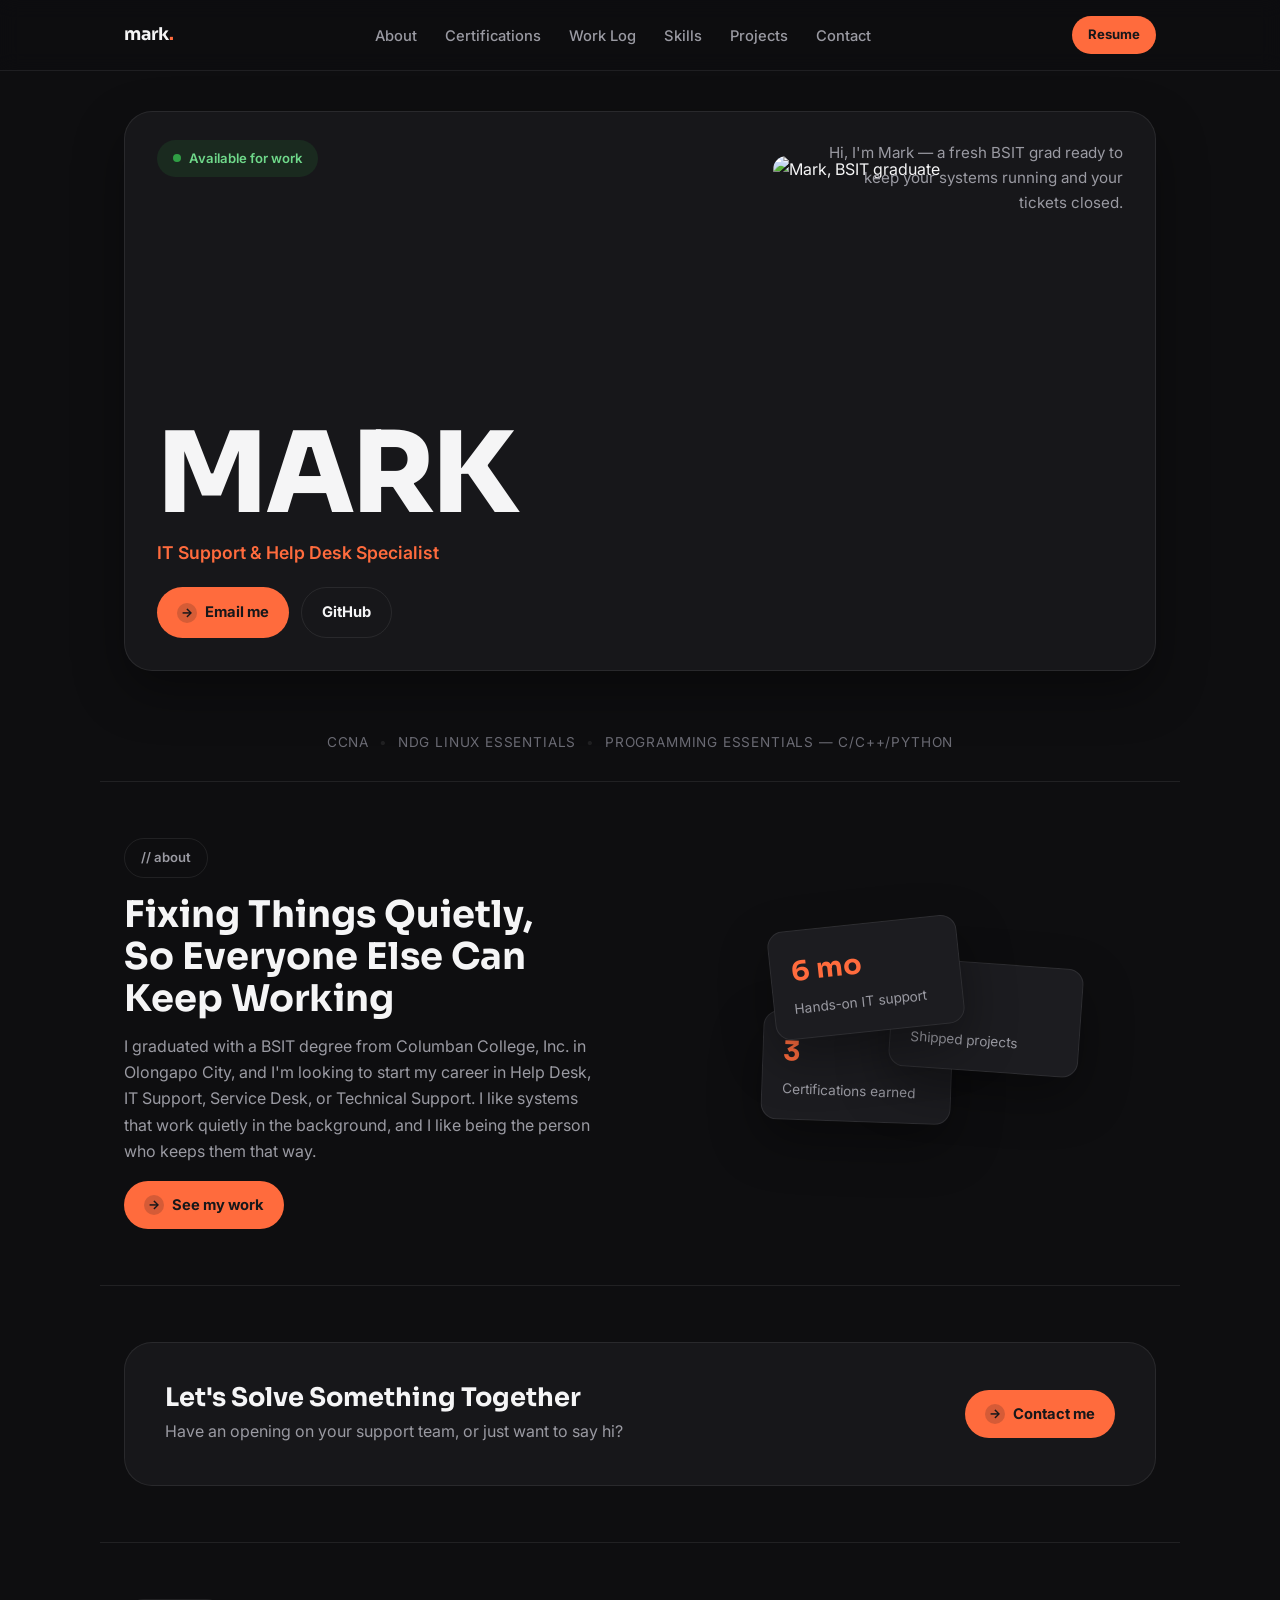
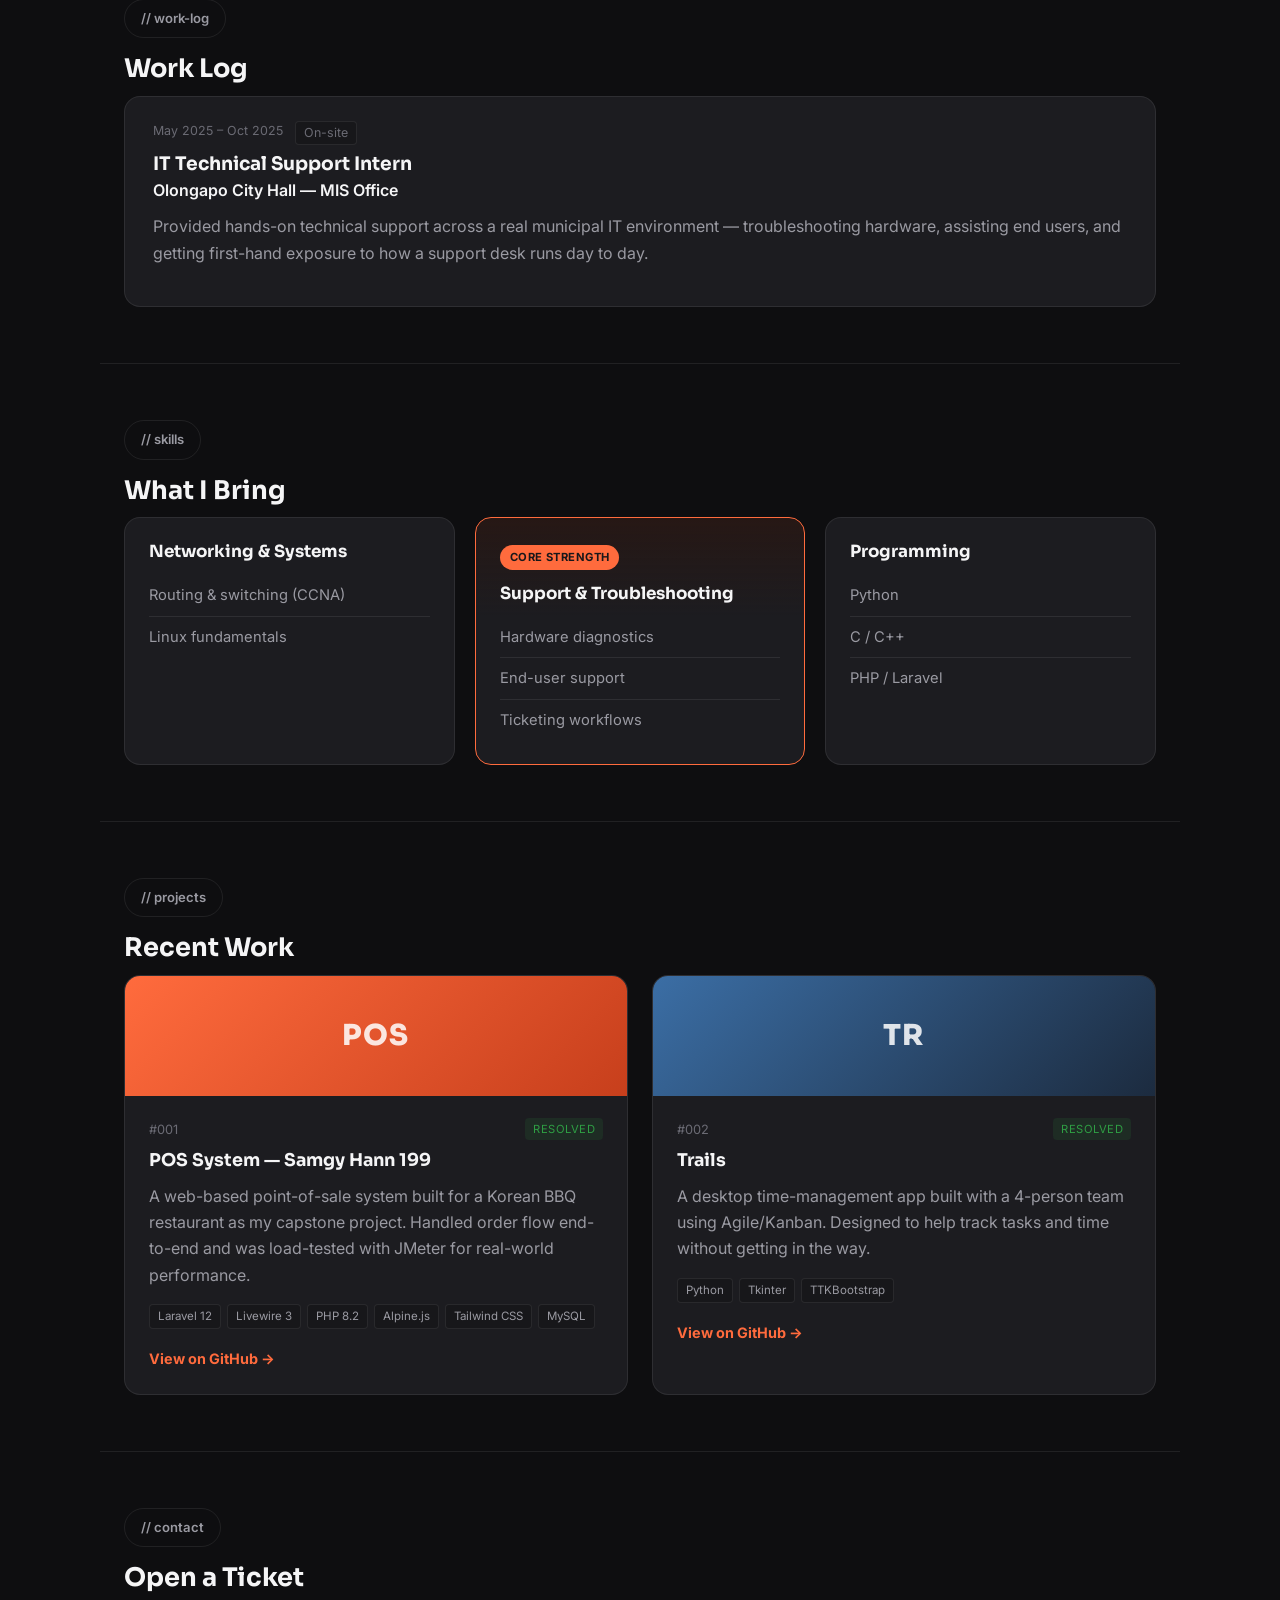
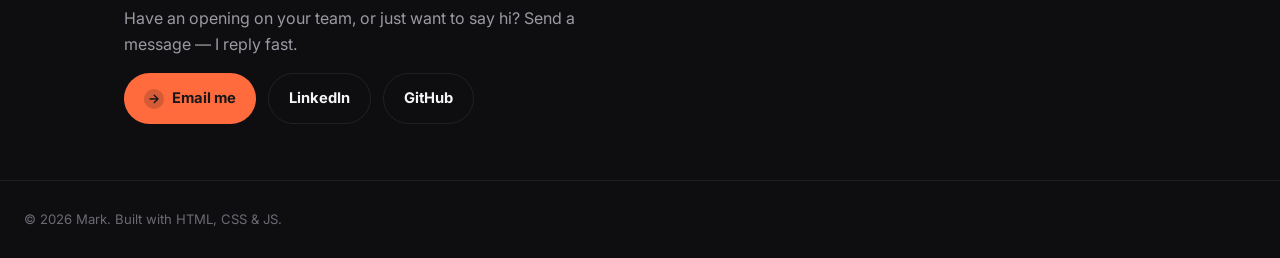
==== index.html @ 6ee8e48b "Update hero photo to graduation picture" ====
<!DOCTYPE html>
<html lang="en">
<head>
<meta charset="UTF-8">
<meta name="viewport" content="width=device-width, initial-scale=1.0">
<title>Mark — IT Support &amp; Help Desk Portfolio</title>
<meta name="description" content="Portfolio of Mark, a BSIT graduate seeking Help Desk, IT Support, and Technical Support roles.">

<link rel="preconnect" href="https://fonts.googleapis.com">
<link rel="preconnect" href="https://fonts.gstatic.com" crossorigin>
<link href="https://fonts.googleapis.com/css2?family=Inter:wght@400;500;600;700&family=Sora:wght@600;700;800&display=swap" rel="stylesheet">

<link rel="stylesheet" href="styles.css">
</head>
<body>

<header class="site-header">
  <nav class="nav container" aria-label="Primary">
    <a class="logo" href="#top">mark<span class="logo-accent">.</span></a>
    <ul id="nav-menu" class="nav-menu">
      <li><a href="#about">About</a></li>
      <li><a href="#certifications">Certifications</a></li>
      <li><a href="#experience">Work Log</a></li>
      <li><a href="#skills">Skills</a></li>
      <li><a href="#projects">Projects</a></li>
      <li><a href="#contact">Contact</a></li>
    </ul>
    <div class="nav-right">
      <!-- TODO: link to your actual resume PDF, e.g. hosted in this same repo -->
      <a class="pill pill-cta" href="#" target="_blank" rel="noopener">Resume</a>
      <button class="nav-toggle" aria-expanded="false" aria-controls="nav-menu" aria-label="Toggle menu">
        <span></span><span></span><span></span>
      </button>
    </div>
  </nav>
</header>

<main>

  <section id="top" class="hero container">
    <div class="hero-card">
      <div class="hero-card-top">
        <span class="pill pill-status"><span class="status-dot" aria-hidden="true"></span>Available for work</span>
        <p class="hero-intro">Hi, I'm Mark — a fresh BSIT grad ready to keep your systems running and your tickets closed.</p>
      </div>

      <!-- TODO: swap this illustration for a real photo of yourself when you have one -->
      <img class="hero-photo" src="MVJ13GradPic.png" alt="Mark, BSIT graduate">

      <div class="hero-card-bottom">
        <h1 class="hero-name">MARK</h1>
        <p class="hero-role">IT Support &amp; Help Desk Specialist</p>
        <div class="hero-actions">
          <!-- TODO: replace with your real email -->
          <a class="btn btn-primary" href="mailto:your.email@example.com"><span class="btn-icon">→</span>Email me</a>
          <!-- TODO: replace with your GitHub profile URL -->
          <a class="btn btn-outline" href="https://github.com/yourusername" target="_blank" rel="noopener">GitHub</a>
        </div>
      </div>
    </div>
  </section>

  <div id="certifications" class="cert-strip container">
    <span>CCNA</span>
    <span class="dot-sep" aria-hidden="true">•</span>
    <span>NDG Linux Essentials</span>
    <span class="dot-sep" aria-hidden="true">•</span>
    <span>Programming Essentials — C/C++/Python</span>
  </div>

  <section id="about" class="section container">
    <div class="about-grid">
      <div class="about-copy">
        <span class="pill pill-outline">// about</span>
        <h2 class="about-heading">Fixing Things Quietly, So Everyone Else Can Keep Working</h2>
        <p>I graduated with a BSIT degree from Columban College, Inc. in Olongapo City, and I'm looking to start my career in Help Desk, IT Support, Service Desk, or Technical Support. I like systems that work quietly in the background, and I like being the person who keeps them that way.</p>
        <a class="btn btn-primary" href="#projects"><span class="btn-icon">→</span>See my work</a>
      </div>
      <div class="stat-fan" aria-hidden="true">
        <div class="stat-card stat-card--a"><strong>6 mo</strong><span>Hands-on IT support</span></div>
        <div class="stat-card stat-card--b"><strong>2</strong><span>Shipped projects</span></div>
        <div class="stat-card stat-card--c"><strong>3</strong><span>Certifications earned</span></div>
      </div>
    </div>
  </section>

  <section class="section container">
    <div class="cta-banner">
      <div>
        <h2>Let's Solve Something Together</h2>
        <p>Have an opening on your support team, or just want to say hi?</p>
      </div>
      <a class="btn btn-primary" href="#contact"><span class="btn-icon">→</span>Contact me</a>
    </div>
  </section>

  <section id="experience" class="section container">
    <span class="pill pill-outline">// work-log</span>
    <h2 class="section-heading">Work Log</h2>
    <div class="log-entry">
      <div class="log-meta">
        <span class="log-date">May 2025 – Oct 2025</span>
        <span class="log-tag">On-site</span>
      </div>
      <h3>IT Technical Support Intern</h3>
      <p class="log-org">Olongapo City Hall — MIS Office</p>
      <p>Provided hands-on technical support across a real municipal IT environment — troubleshooting hardware, assisting end users, and getting first-hand exposure to how a support desk runs day to day.</p>
    </div>
  </section>

  <section id="skills" class="section container">
    <span class="pill pill-outline">// skills</span>
    <h2 class="section-heading">What I Bring</h2>
    <div class="skills-grid">
      <div class="skill-card">
        <h3>Networking &amp; Systems</h3>
        <ul>
          <li>Routing &amp; switching (CCNA)</li>
          <li>Linux fundamentals</li>
        </ul>
      </div>
      <div class="skill-card skill-card--highlight">
        <span class="skill-tag">Core strength</span>
        <h3>Support &amp; Troubleshooting</h3>
        <ul>
          <li>Hardware diagnostics</li>
          <li>End-user support</li>
          <li>Ticketing workflows</li>
        </ul>
      </div>
      <div class="skill-card">
        <h3>Programming</h3>
        <ul>
          <li>Python</li>
          <li>C / C++</li>
          <li>PHP / Laravel</li>
        </ul>
      </div>
    </div>
  </section>

  <section id="projects" class="section container">
    <span class="pill pill-outline">// projects</span>
    <h2 class="section-heading">Recent Work</h2>
    <div class="project-grid">

      <article class="project-card">
        <div class="project-thumb project-thumb--a">POS</div>
        <div class="project-body">
          <div class="project-head">
            <span class="project-id">#001</span>
            <span class="project-status">Resolved</span>
          </div>
          <h3>POS System — Samgy Hann 199</h3>
          <p>A web-based point-of-sale system built for a Korean BBQ restaurant as my capstone project. Handled order flow end-to-end and was load-tested with JMeter for real-world performance.</p>
          <ul class="stack-list">
            <li>Laravel 12</li>
            <li>Livewire 3</li>
            <li>PHP 8.2</li>
            <li>Alpine.js</li>
            <li>Tailwind CSS</li>
            <li>MySQL</li>
          </ul>
          <!-- TODO: link to the project's GitHub repo -->
          <a class="project-link" href="#" target="_blank" rel="noopener">View on GitHub →</a>
        </div>
      </article>

      <article class="project-card">
        <div class="project-thumb project-thumb--b">TR</div>
        <div class="project-body">
          <div class="project-head">
            <span class="project-id">#002</span>
            <span class="project-status">Resolved</span>
          </div>
          <h3>Trails</h3>
          <p>A desktop time-management app built with a 4-person team using Agile/Kanban. Designed to help track tasks and time without getting in the way.</p>
          <ul class="stack-list">
            <li>Python</li>
            <li>Tkinter</li>
            <li>TTKBootstrap</li>
          </ul>
          <!-- TODO: link to the project's GitHub repo -->
          <a class="project-link" href="#" target="_blank" rel="noopener">View on GitHub →</a>
        </div>
      </article>

    </div>
  </section>

  <section id="contact" class="section contact-section container">
    <span class="pill pill-outline">// contact</span>
    <h2 class="section-heading">Open a Ticket</h2>
    <p>Have an opening on your team, or just want to say hi? Send a message — I reply fast.</p>
    <div class="hero-actions">
      <!-- TODO: replace with your real email -->
      <a class="btn btn-primary" href="mailto:your.email@example.com"><span class="btn-icon">→</span>Email me</a>
      <!-- TODO: replace with your LinkedIn profile URL -->
      <a class="btn btn-outline" href="https://linkedin.com/in/yourusername" target="_blank" rel="noopener">LinkedIn</a>
      <!-- TODO: replace with your GitHub profile URL -->
      <a class="btn btn-outline" href="https://github.com/yourusername" target="_blank" rel="noopener">GitHub</a>
    </div>
  </section>

</main>

<footer class="site-footer">
  <p class="container">© <span id="year"></span> Mark. Built with HTML, CSS &amp; JS.</p>
</footer>

<script src="script.js"></script>
</body>
</html>
---- styles.css ----
/* ---------- Tokens ---------- */
:root {
  --bg: #0e0e10;
  --bg-elevated: #17171a;
  --card: #1c1c20;
  --border: rgba(255, 255, 255, 0.08);
  --text-primary: #f5f5f6;
  --text-secondary: #9a9aa2;
  --text-muted: #6b6b74;
  --accent: #ff6b3d;
  --accent-strong: #ff5722;
  --accent-soft: rgba(255, 107, 61, 0.12);
  --available: #2f9e44;
  --radius-lg: 28px;
  --radius-md: 16px;
  --radius-sm: 10px;
  --shadow: 0 20px 50px rgba(0, 0, 0, 0.35);
  --font-display: 'Sora', sans-serif;
  --font-body: 'Inter', -apple-system, BlinkMacSystemFont, 'Segoe UI', sans-serif;
  --max-width: 1080px;
}

/* ---------- Reset ---------- */
* { box-sizing: border-box; }
html { scroll-behavior: smooth; }
body {
  margin: 0;
  font-family: var(--font-body);
  background: var(--bg);
  color: var(--text-primary);
  line-height: 1.65;
  -webkit-font-smoothing: antialiased;
}
h1, h2, h3 { font-family: var(--font-display); line-height: 1.15; margin: 0 0 12px; }
p { margin: 0 0 16px; color: var(--text-secondary); }
ul { list-style: none; margin: 0; padding: 0; }
img { max-width: 100%; display: block; }
a { color: var(--accent); text-decoration: none; }
a:hover { text-decoration: underline; }
a:focus-visible, button:focus-visible {
  outline: 2px solid var(--accent);
  outline-offset: 2px;
}

.container {
  max-width: var(--max-width);
  margin: 0 auto;
  padding: 0 24px;
}

/* ---------- Pills ---------- */
.pill {
  display: inline-flex;
  align-items: center;
  gap: 8px;
  font-size: 0.82rem;
  font-weight: 600;
  padding: 8px 16px;
  border-radius: 999px;
  white-space: nowrap;
}
.pill-status {
  background: rgba(47, 158, 68, 0.14);
  color: #6fd88a;
}
.pill-cta {
  background: var(--accent);
  color: #17171a;
  font-weight: 700;
}
.pill-cta:hover { background: var(--accent-strong); text-decoration: none; }
.pill-outline {
  background: transparent;
  border: 1px solid var(--border);
  color: var(--text-secondary);
  font-family: var(--font-body);
  margin-bottom: 16px;
}

.status-dot {
  width: 8px;
  height: 8px;
  border-radius: 50%;
  background: var(--available);
  box-shadow: 0 0 0 0 rgba(47, 158, 68, 0.6);
  animation: pulse 2s infinite;
}
@keyframes pulse {
  0%   { box-shadow: 0 0 0 0 rgba(47, 158, 68, 0.5); }
  70%  { box-shadow: 0 0 0 6px rgba(47, 158, 68, 0); }
  100% { box-shadow: 0 0 0 0 rgba(47, 158, 68, 0); }
}

/* ---------- Header ---------- */
.site-header {
  position: sticky;
  top: 0;
  z-index: 10;
  background: rgba(14, 14, 16, 0.85);
  backdrop-filter: blur(10px);
  border-bottom: 1px solid var(--border);
}
.nav {
  display: flex;
  align-items: center;
  justify-content: space-between;
  padding-top: 16px;
  padding-bottom: 16px;
}
.logo {
  font-family: var(--font-display);
  font-weight: 700;
  font-size: 1.1rem;
  color: var(--text-primary);
}
.logo:hover { text-decoration: none; }
.logo-accent { color: var(--accent); }

.nav-menu { display: flex; gap: 28px; }
.nav-menu a {
  color: var(--text-secondary);
  font-size: 0.92rem;
  font-weight: 500;
}
.nav-menu a:hover { color: var(--text-primary); text-decoration: none; }

.nav-right { display: flex; align-items: center; gap: 16px; }

.nav-toggle {
  display: none;
  flex-direction: column;
  justify-content: center;
  gap: 4px;
  width: 32px;
  height: 32px;
  background: none;
  border: none;
  cursor: pointer;
  padding: 0;
}
.nav-toggle span { display: block; height: 2px; background: var(--text-primary); border-radius: 2px; }

/* ---------- Hero ---------- */
.hero { padding-top: 40px; padding-bottom: 32px; }
.hero-card {
  position: relative;
  background: var(--bg-elevated);
  border: 1px solid var(--border);
  border-radius: var(--radius-lg);
  overflow: hidden;
  min-height: 560px;
  display: flex;
  flex-direction: column;
  box-shadow: var(--shadow);
}
.hero-card-top {
  position: relative;
  z-index: 2;
  display: flex;
  align-items: flex-start;
  justify-content: space-between;
  gap: 24px;
  padding: 28px 32px 0;
}
.hero-intro {
  max-width: 30ch;
  text-align: right;
  font-size: 0.95rem;
  margin: 0;
  color: var(--text-secondary);
}
.hero-photo {
  position: absolute;
  right: 6%;
  top: 8%;
  width: 44%;
  max-width: 320px;
  border-radius: var(--radius-md);
  z-index: 1;
}
.hero-card-bottom {
  position: relative;
  z-index: 2;
  margin-top: auto;
  padding: 0 32px 32px;
}
.hero-name {
  font-size: clamp(3.5rem, 12vw, 7rem);
  font-weight: 800;
  letter-spacing: -0.02em;
  margin: 0;
  color: var(--text-primary);
}
.hero-role {
  font-size: 1.1rem;
  color: var(--accent);
  font-weight: 600;
  margin-bottom: 20px;
}
.hero-actions { display: flex; flex-wrap: wrap; gap: 12px; }

.btn {
  font-family: var(--font-body);
  font-weight: 700;
  font-size: 0.92rem;
  padding: 12px 20px;
  border-radius: 999px;
  display: inline-flex;
  align-items: center;
  gap: 8px;
}
.btn:hover { text-decoration: none; }
.btn-icon {
  display: inline-flex;
  align-items: center;
  justify-content: center;
  width: 20px;
  height: 20px;
  border-radius: 50%;
  background: rgba(0, 0, 0, 0.15);
  font-size: 0.8rem;
}
.btn-primary { background: var(--accent); color: #17171a; }
.btn-primary:hover { background: var(--accent-strong); }
.btn-primary .btn-icon { background: rgba(23, 23, 26, 0.18); }
.btn-outline {
  background: transparent;
  color: var(--text-primary);
  border: 1px solid var(--border);
}
.btn-outline:hover { border-color: var(--text-secondary); }

/* ---------- Certification strip ---------- */
.cert-strip {
  display: flex;
  flex-wrap: wrap;
  justify-content: center;
  gap: 10px;
  padding-top: 28px;
  padding-bottom: 28px;
  color: var(--text-muted);
  font-size: 0.85rem;
  text-transform: uppercase;
  letter-spacing: 0.06em;
}
.dot-sep { color: var(--border); }

/* ---------- Sections ---------- */
.section {
  padding-top: 56px;
  padding-bottom: 56px;
  border-top: 1px solid var(--border);
}
.section-heading { font-size: 1.6rem; }

/* ---------- About ---------- */
.about-grid {
  display: grid;
  grid-template-columns: 1.3fr 1fr;
  gap: 48px;
  align-items: center;
}
.about-heading {
  font-size: clamp(1.6rem, 3.5vw, 2.3rem);
  max-width: 16ch;
}
.about-copy p { max-width: 48ch; }

.stat-fan {
  position: relative;
  height: 220px;
}
.stat-card {
  position: absolute;
  width: 190px;
  background: var(--card);
  border: 1px solid var(--border);
  border-radius: var(--radius-md);
  padding: 18px 20px;
  box-shadow: var(--shadow);
}
.stat-card strong {
  display: block;
  font-family: var(--font-display);
  font-size: 1.7rem;
  color: var(--accent);
}
.stat-card span { font-size: 0.85rem; color: var(--text-secondary); }
.stat-card--a { top: 0; left: 10%; transform: rotate(-6deg); z-index: 3; }
.stat-card--b { top: 40px; left: 38%; transform: rotate(4deg); z-index: 2; }
.stat-card--c { top: 90px; left: 8%; transform: rotate(2deg); z-index: 1; }

/* ---------- CTA banner ---------- */
.cta-banner {
  background: var(--bg-elevated);
  border: 1px solid var(--border);
  border-radius: var(--radius-lg);
  padding: 40px 40px;
  display: flex;
  align-items: center;
  justify-content: space-between;
  gap: 24px;
  flex-wrap: wrap;
}
.cta-banner h2 { font-size: 1.6rem; margin-bottom: 6px; }
.cta-banner p { margin: 0; }

/* ---------- Work log ---------- */
.log-entry {
  background: var(--card);
  border: 1px solid var(--border);
  border-radius: var(--radius-md);
  padding: 24px 28px;
}
.log-meta {
  display: flex;
  gap: 12px;
  font-size: 0.78rem;
  color: var(--text-muted);
  margin-bottom: 8px;
}
.log-tag {
  background: var(--bg-elevated);
  border: 1px solid var(--border);
  border-radius: 4px;
  padding: 1px 8px;
}
.log-entry h3 { margin-bottom: 2px; }
.log-org { font-weight: 600; color: var(--text-primary); margin-bottom: 10px; }

/* ---------- Skills ---------- */
.skills-grid {
  display: grid;
  grid-template-columns: repeat(3, 1fr);
  gap: 20px;
}
.skill-card {
  background: var(--card);
  border: 1px solid var(--border);
  border-radius: var(--radius-md);
  padding: 24px;
  position: relative;
}
.skill-card--highlight {
  background: linear-gradient(180deg, rgba(255, 107, 61, 0.1), var(--card) 40%);
  border-color: var(--accent);
}
.skill-tag {
  display: inline-block;
  background: var(--accent);
  color: #17171a;
  font-size: 0.7rem;
  font-weight: 700;
  text-transform: uppercase;
  letter-spacing: 0.04em;
  padding: 3px 10px;
  border-radius: 999px;
  margin-bottom: 14px;
}
.skill-card h3 { font-size: 1.05rem; margin-bottom: 14px; }
.skill-card li {
  padding: 8px 0;
  border-top: 1px solid var(--border);
  color: var(--text-secondary);
  font-size: 0.92rem;
}
.skill-card li:first-of-type { border-top: none; }

/* ---------- Projects ---------- */
.project-grid {
  display: grid;
  grid-template-columns: repeat(auto-fit, minmax(320px, 1fr));
  gap: 24px;
}
.project-card {
  background: var(--card);
  border: 1px solid var(--border);
  border-radius: var(--radius-md);
  overflow: hidden;
  transition: transform 0.15s ease, box-shadow 0.15s ease;
}
.project-card:hover { transform: translateY(-4px); box-shadow: var(--shadow); }
.project-thumb {
  height: 120px;
  display: flex;
  align-items: center;
  justify-content: center;
  font-family: var(--font-display);
  font-weight: 800;
  font-size: 1.8rem;
  color: rgba(255, 255, 255, 0.85);
  letter-spacing: 0.05em;
}
.project-thumb--a { background: linear-gradient(135deg, #ff6b3d, #c73f1c); }
.project-thumb--b { background: linear-gradient(135deg, #3b6ea5, #1c2b3f); }
.project-body { padding: 22px 24px; }
.project-head {
  display: flex;
  justify-content: space-between;
  align-items: center;
  margin-bottom: 10px;
}
.project-id { font-size: 0.8rem; color: var(--text-muted); }
.project-status {
  font-size: 0.7rem;
  text-transform: uppercase;
  letter-spacing: 0.04em;
  color: var(--available);
  background: rgba(47, 158, 68, 0.12);
  border-radius: 4px;
  padding: 2px 8px;
}
.project-card h3 { font-size: 1.1rem; }
.stack-list {
  display: flex;
  flex-wrap: wrap;
  gap: 6px;
  margin-bottom: 16px;
}
.stack-list li {
  font-size: 0.72rem;
  background: var(--bg-elevated);
  border: 1px solid var(--border);
  border-radius: 4px;
  padding: 2px 8px;
  color: var(--text-secondary);
}
.project-link { font-weight: 700; font-size: 0.9rem; }

/* ---------- Contact ---------- */
.contact-section p { max-width: 50ch; }

/* ---------- Footer ---------- */
.site-footer { border-top: 1px solid var(--border); padding: 28px 0; }
.site-footer p { font-size: 0.82rem; color: var(--text-muted); margin: 0; }

/* ---------- Scroll reveal ---------- */
.section, .hero {
  opacity: 0;
  transform: translateY(12px);
  transition: opacity 0.5s ease, transform 0.5s ease;
}
.section.is-visible, .hero.is-visible { opacity: 1; transform: translateY(0); }

@media (prefers-reduced-motion: reduce) {
  html { scroll-behavior: auto; }
  .status-dot { animation: none; }
  .section, .hero { opacity: 1; transform: none; transition: none; }
  .project-card { transition: none; }
}

/* ---------- Mobile ---------- */
@media (max-width: 860px) {
  .about-grid { grid-template-columns: 1fr; }
  .stat-fan { height: 260px; margin-top: 12px; }
}

@media (max-width: 700px) {
  .nav-menu {
    display: none;
    position: absolute;
    top: 100%;
    left: 0;
    right: 0;
    background: var(--bg-elevated);
    border-bottom: 1px solid var(--border);
    flex-direction: column;
    gap: 0;
    padding: 8px 24px 16px;
  }
  .nav-menu.is-open { display: flex; }
  .nav-menu a { display: block; padding: 10px 0; border-bottom: 1px solid var(--border); }
  .nav-menu li:last-child a { border-bottom: none; }
  .nav-toggle { display: flex; }

  .hero-card { min-height: auto; padding-bottom: 200px; }
  .hero-card-top { flex-direction: column; gap: 16px; }
  .hero-intro { text-align: left; max-width: none; }
  .hero-photo { position: static; width: 60%; margin: 16px auto 0; }
  .hero-card-bottom { padding-top: 20px; }

  .skills-grid { grid-template-columns: 1fr; }
  .cta-banner { flex-direction: column; align-items: flex-start; }
}
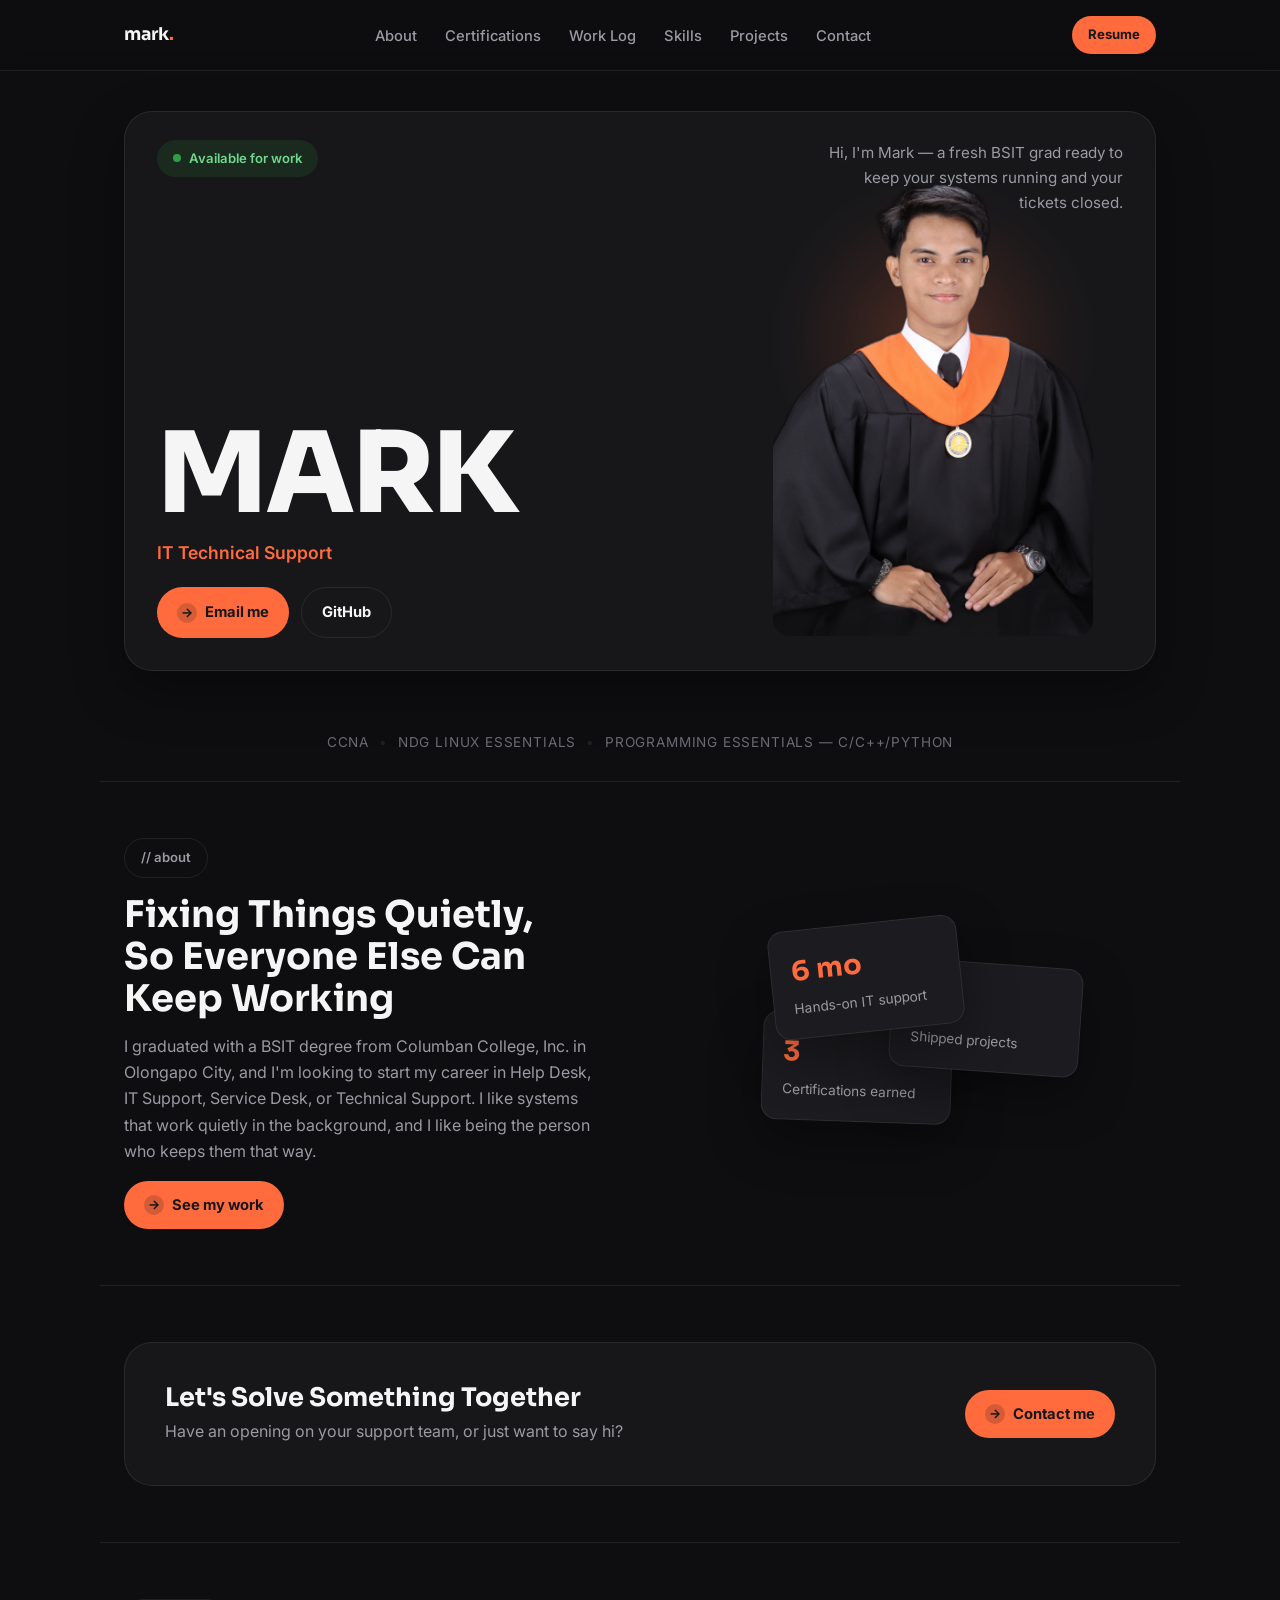
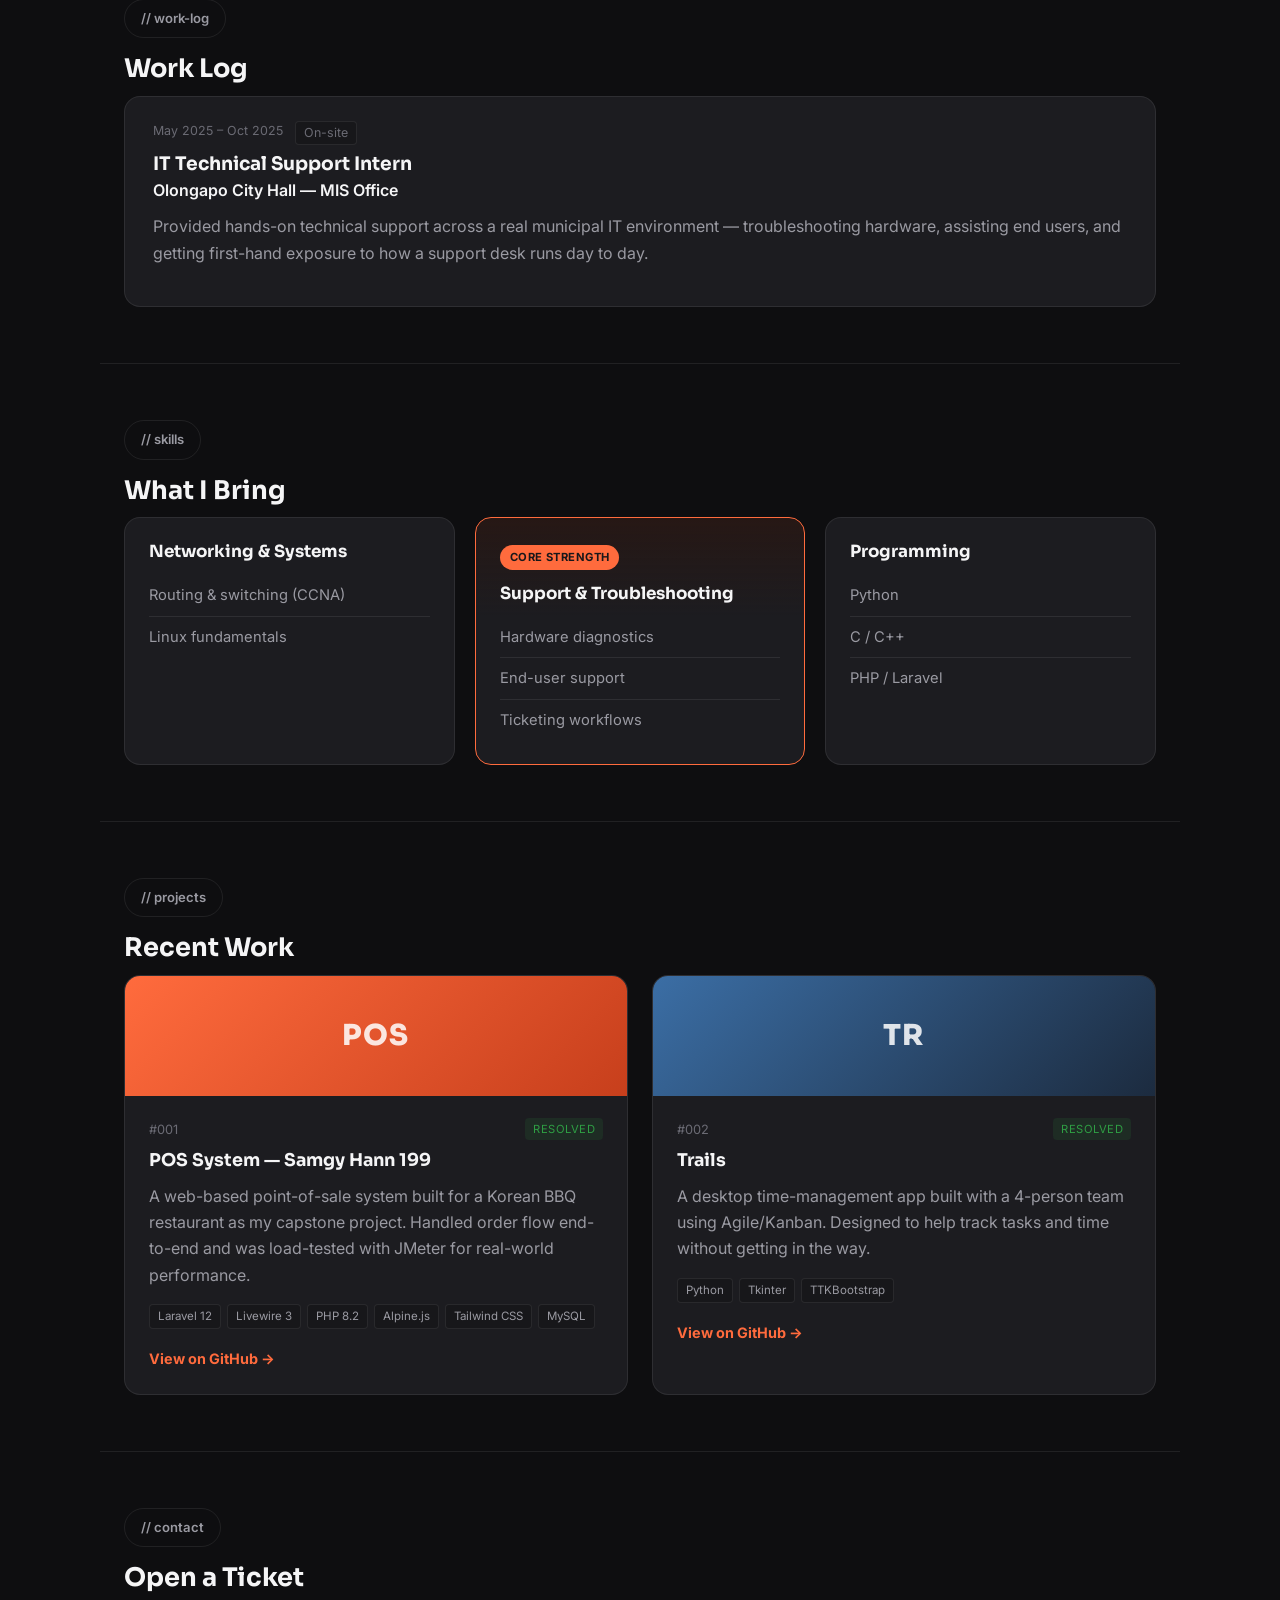
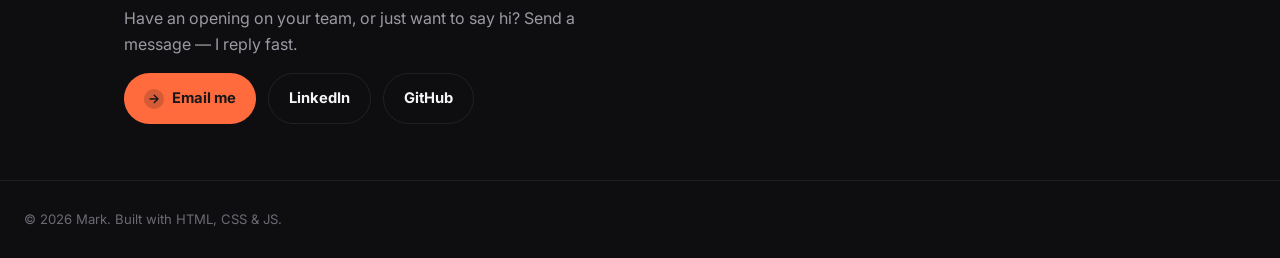
==== commit 2ae48e19: "Update index.html" ====
--- a/index.html
+++ b/index.html
@@ -49,12 +49,12 @@
 
       <div class="hero-card-bottom">
         <h1 class="hero-name">MARK</h1>
-        <p class="hero-role">IT Support &amp; Help Desk Specialist</p>
+        <p class="hero-role">IT Technical Support</p>
         <div class="hero-actions">
           <!-- TODO: replace with your real email -->
-          <a class="btn btn-primary" href="mailto:your.email@example.com"><span class="btn-icon">→</span>Email me</a>
+          <a class="btn btn-primary" href="mailto:jumalonmark13@gmail.com"><span class="btn-icon">→</span>Email me</a>
           <!-- TODO: replace with your GitHub profile URL -->
-          <a class="btn btn-outline" href="https://github.com/yourusername" target="_blank" rel="noopener">GitHub</a>
+          <a class="btn btn-outline" href="https://github.com/MVJ13" target="_blank" rel="noopener">GitHub</a>
         </div>
       </div>
     </div>
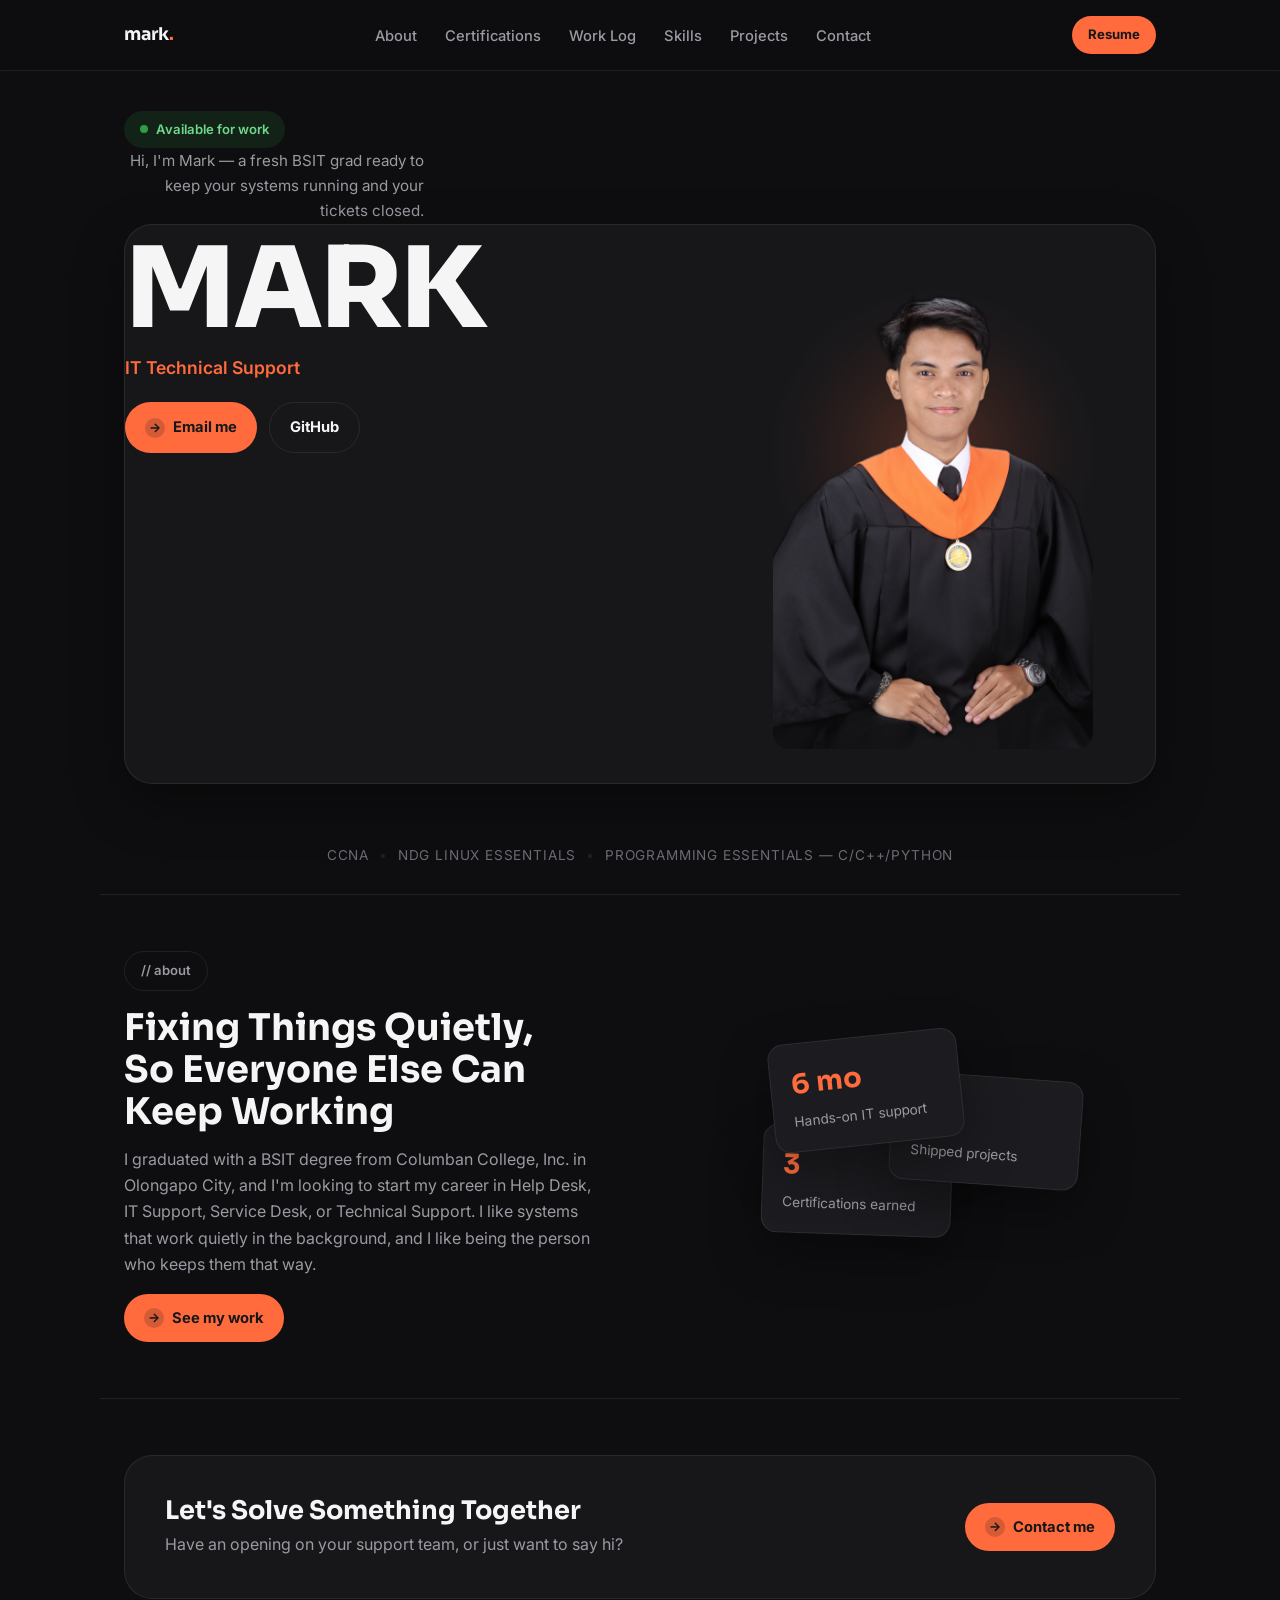
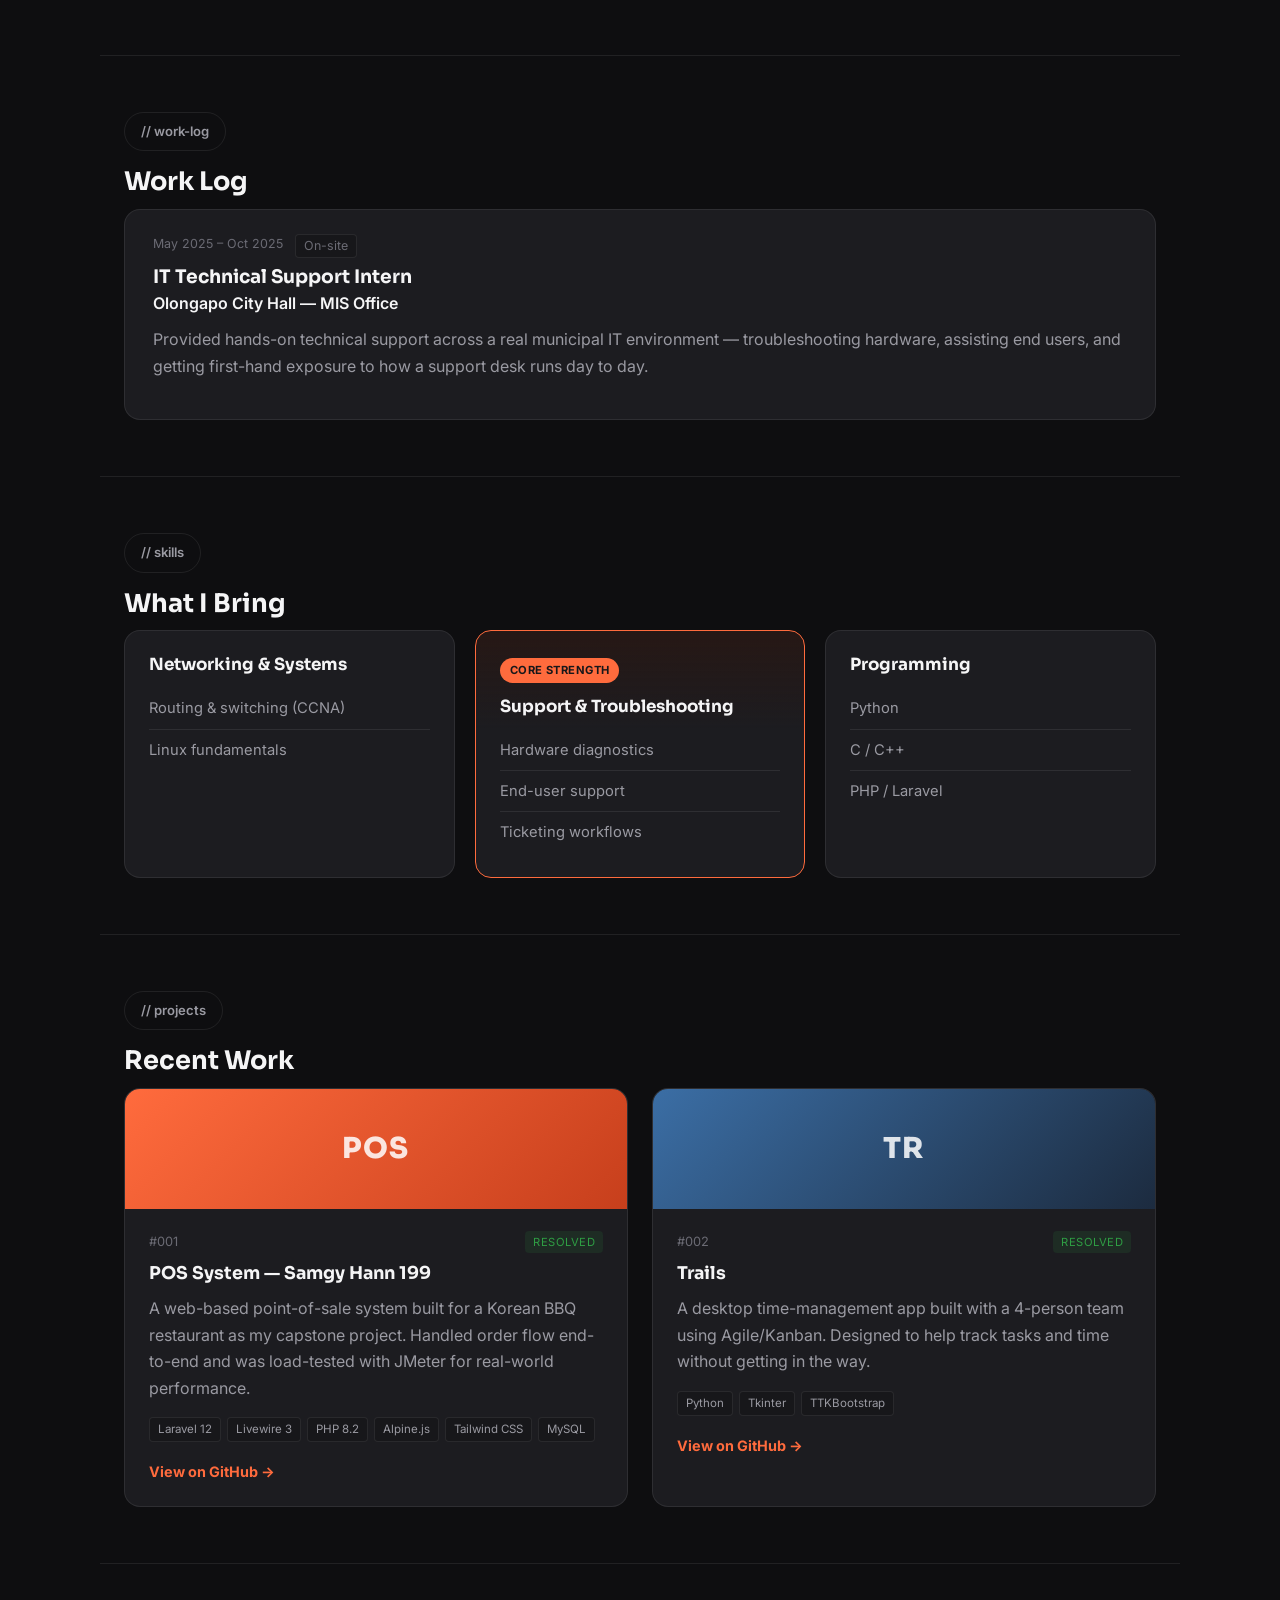
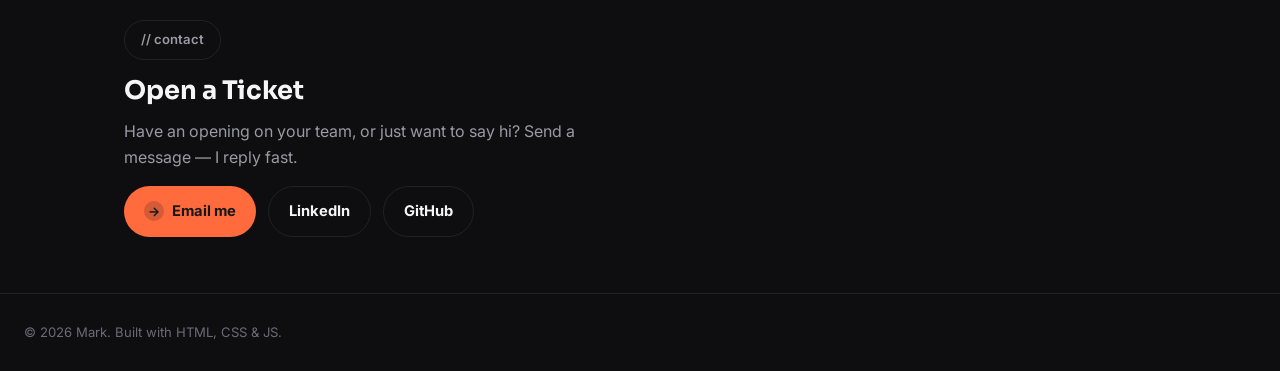
==== commit 414d3869: "Update hero section and contact links in index.html" ====
--- a/index.html
+++ b/index.html
@@ -38,24 +38,22 @@
 <main>
 
   <section id="top" class="hero container">
+    <div class="hero-topbar">
+      <span class="pill pill-status"><span class="status-dot" aria-hidden="true"></span>Available for work</span>
+      <p class="hero-intro">Hi, I'm Mark — a fresh BSIT grad ready to keep your systems running and your tickets closed.</p>
+    </div>
+
     <div class="hero-card">
-      <div class="hero-card-top">
-        <span class="pill pill-status"><span class="status-dot" aria-hidden="true"></span>Available for work</span>
-        <p class="hero-intro">Hi, I'm Mark — a fresh BSIT grad ready to keep your systems running and your tickets closed.</p>
-      </div>
-
-      <!-- TODO: swap this illustration for a real photo of yourself when you have one -->
-      <img class="hero-photo" src="MVJ13GradPic.png" alt="Mark, BSIT graduate">
-
-      <div class="hero-card-bottom">
+      <div class="hero-copy">
         <h1 class="hero-name">MARK</h1>
         <p class="hero-role">IT Technical Support</p>
         <div class="hero-actions">
-          <!-- TODO: replace with your real email -->
           <a class="btn btn-primary" href="mailto:jumalonmark13@gmail.com"><span class="btn-icon">→</span>Email me</a>
-          <!-- TODO: replace with your GitHub profile URL -->
           <a class="btn btn-outline" href="https://github.com/MVJ13" target="_blank" rel="noopener">GitHub</a>
         </div>
+      </div>
+      <div class="hero-photo-frame">
+        <img class="hero-photo" src="MVJ13GradPic.png" alt="Mark, BSIT graduate">
       </div>
     </div>
   </section>
@@ -194,11 +192,11 @@
     <p>Have an opening on your team, or just want to say hi? Send a message — I reply fast.</p>
     <div class="hero-actions">
       <!-- TODO: replace with your real email -->
-      <a class="btn btn-primary" href="mailto:your.email@example.com"><span class="btn-icon">→</span>Email me</a>
+      <a class="btn btn-primary" href="mailto:jumalonmark13@gmail.com"><span class="btn-icon">→</span>Email me</a>
       <!-- TODO: replace with your LinkedIn profile URL -->
       <a class="btn btn-outline" href="https://linkedin.com/in/yourusername" target="_blank" rel="noopener">LinkedIn</a>
       <!-- TODO: replace with your GitHub profile URL -->
-      <a class="btn btn-outline" href="https://github.com/yourusername" target="_blank" rel="noopener">GitHub</a>
+      <a class="btn btn-outline" href="https://github.com/MVJ13" target="_blank" rel="noopener">GitHub</a>
     </div>
   </section>
 
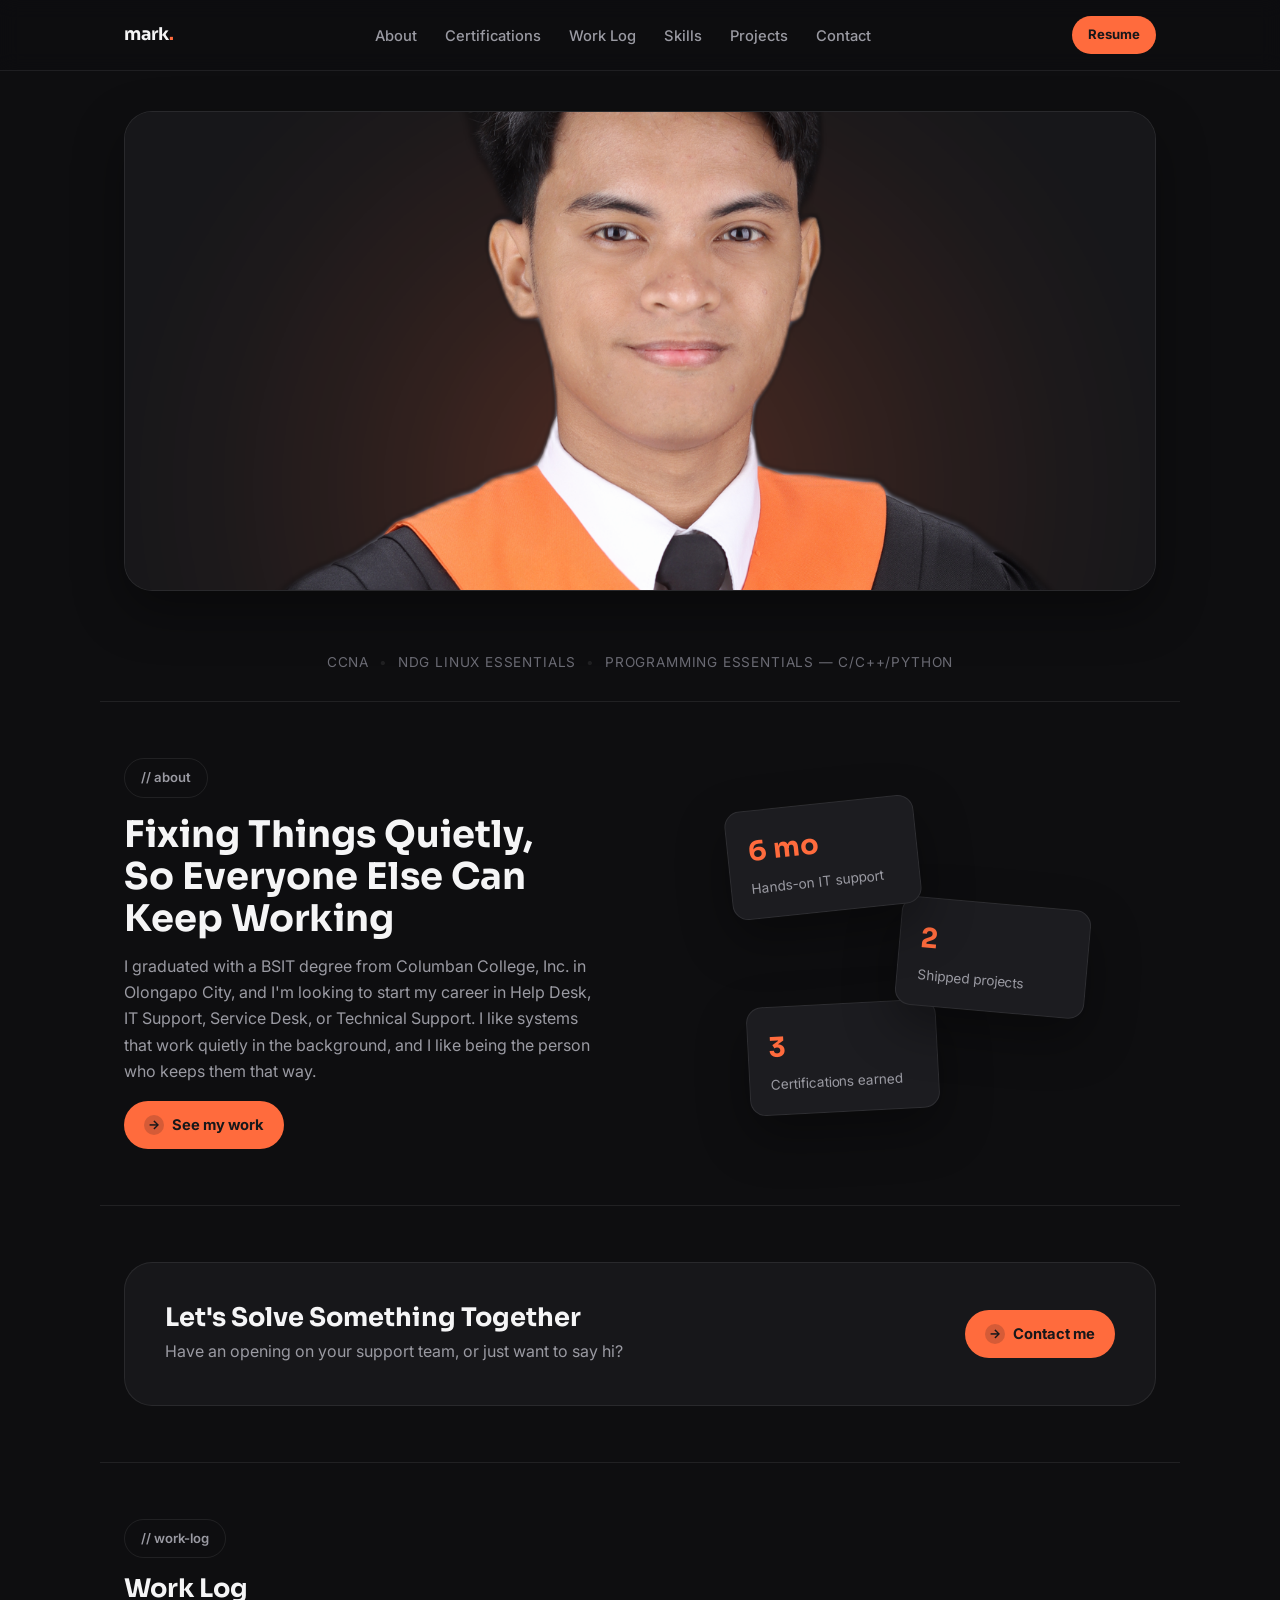
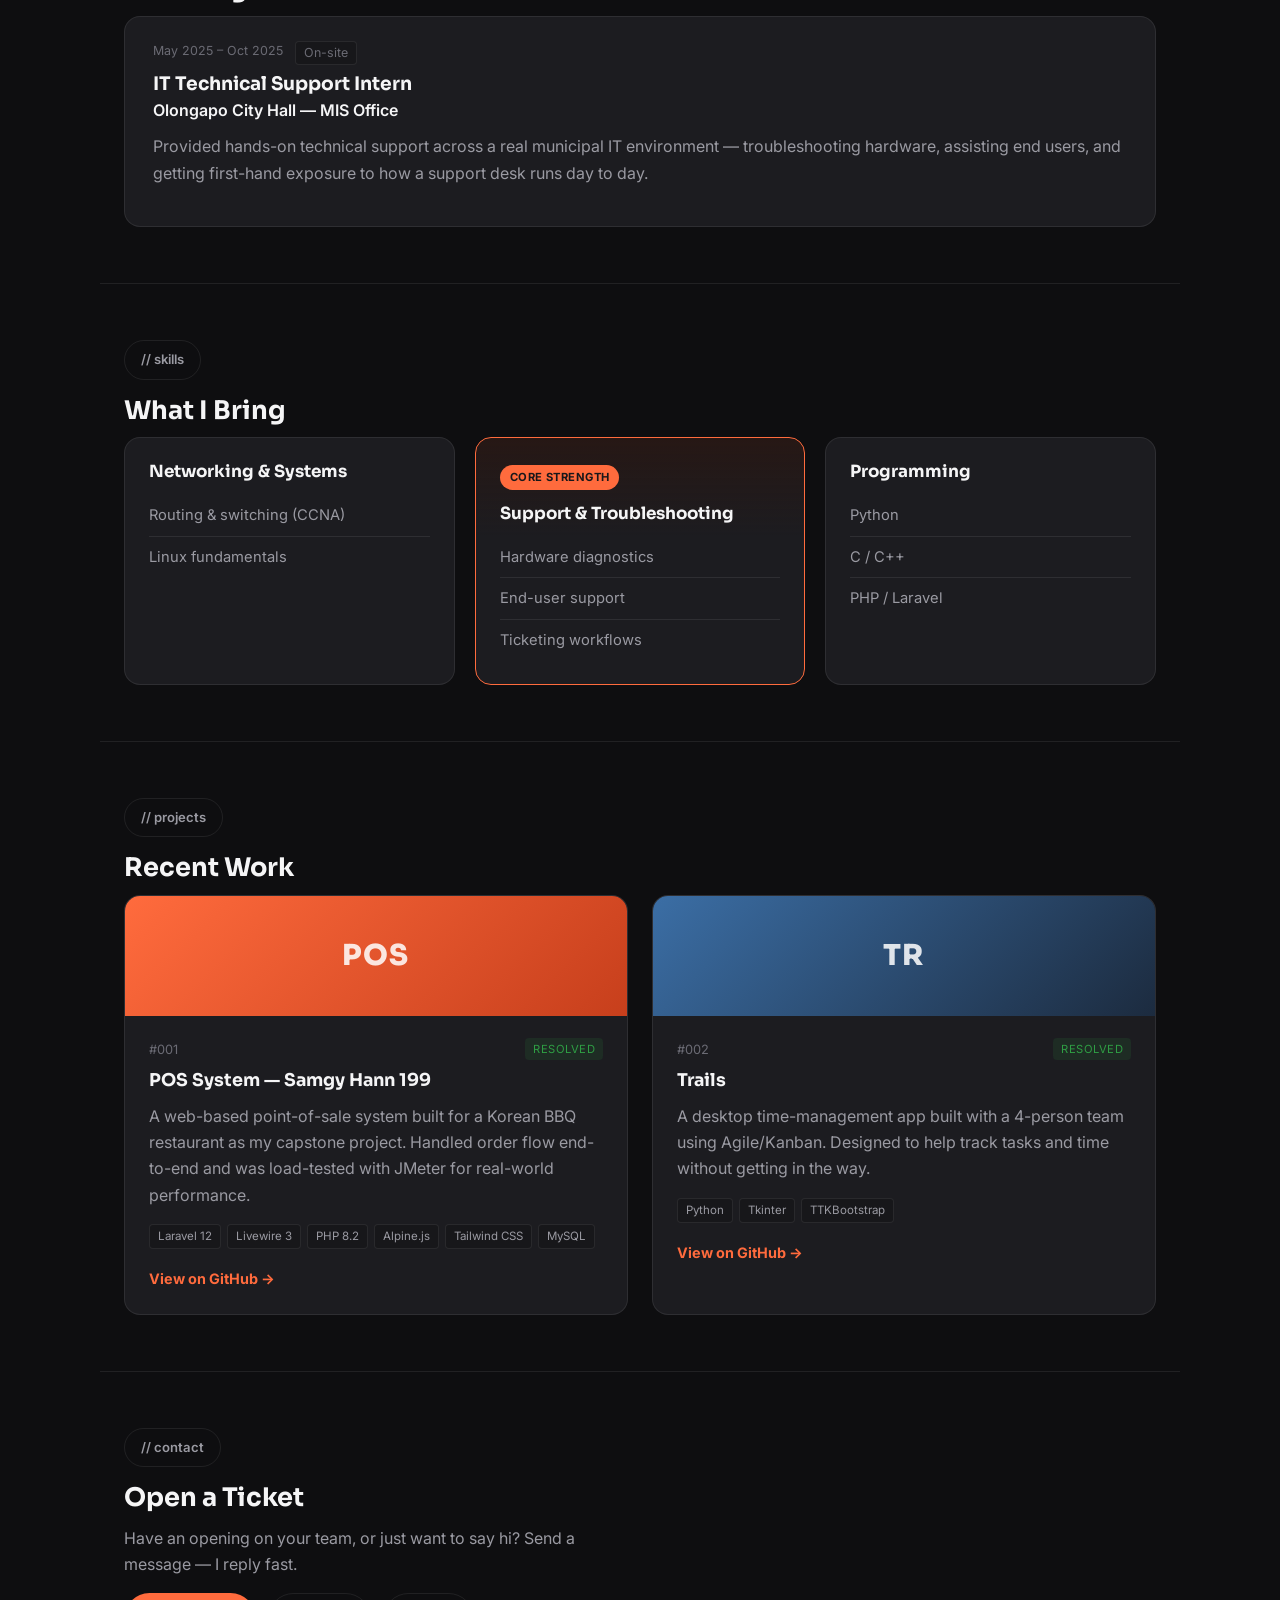
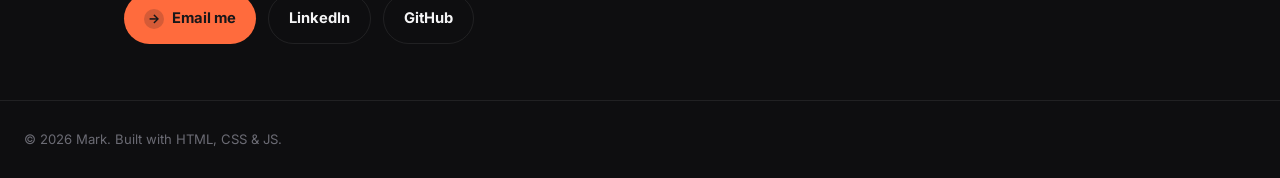
==== commit 6948d99b: "Refactor hero section and update links Updated hero section with new layout and image. Replaced plac" ====
--- a/index.html
+++ b/index.html
@@ -38,22 +38,24 @@
 <main>
 
   <section id="top" class="hero container">
-    <div class="hero-topbar">
-      <span class="pill pill-status"><span class="status-dot" aria-hidden="true"></span>Available for work</span>
-      <p class="hero-intro">Hi, I'm Mark — a fresh BSIT grad ready to keep your systems running and your tickets closed.</p>
-    </div>
-
     <div class="hero-card">
-      <div class="hero-copy">
+      <div class="hero-card-top">
+        <span class="pill pill-status"><span class="status-dot" aria-hidden="true"></span>Available for work</span>
+        <p class="hero-intro">Hi, I'm Mark — a fresh BSIT grad ready to keep your systems running and your tickets closed.</p>
+      </div>
+
+      <!-- TODO: swap this illustration for a real photo of yourself when you have one -->
+      <img class="hero-photo" src="MVJ13GradPic.png" alt="Mark, BSIT graduate">
+
+      <div class="hero-card-bottom">
         <h1 class="hero-name">MARK</h1>
         <p class="hero-role">IT Technical Support</p>
         <div class="hero-actions">
+          <!-- TODO: replace with your real email -->
           <a class="btn btn-primary" href="mailto:jumalonmark13@gmail.com"><span class="btn-icon">→</span>Email me</a>
+          <!-- TODO: replace with your GitHub profile URL -->
           <a class="btn btn-outline" href="https://github.com/MVJ13" target="_blank" rel="noopener">GitHub</a>
         </div>
-      </div>
-      <div class="hero-photo-frame">
-        <img class="hero-photo" src="MVJ13GradPic.png" alt="Mark, BSIT graduate">
       </div>
     </div>
   </section>
@@ -192,11 +194,11 @@
     <p>Have an opening on your team, or just want to say hi? Send a message — I reply fast.</p>
     <div class="hero-actions">
       <!-- TODO: replace with your real email -->
-      <a class="btn btn-primary" href="mailto:jumalonmark13@gmail.com"><span class="btn-icon">→</span>Email me</a>
+      <a class="btn btn-primary" href="mailto:your.email@example.com"><span class="btn-icon">→</span>Email me</a>
       <!-- TODO: replace with your LinkedIn profile URL -->
       <a class="btn btn-outline" href="https://linkedin.com/in/yourusername" target="_blank" rel="noopener">LinkedIn</a>
       <!-- TODO: replace with your GitHub profile URL -->
-      <a class="btn btn-outline" href="https://github.com/MVJ13" target="_blank" rel="noopener">GitHub</a>
+      <a class="btn btn-outline" href="https://github.com/yourusername" target="_blank" rel="noopener">GitHub</a>
     </div>
   </section>
 
--- a/styles.css
+++ b/styles.css
@@ -142,50 +142,64 @@
 
 /* ---------- Hero ---------- */
 .hero { padding-top: 40px; padding-bottom: 32px; }
-.hero-card {
-  position: relative;
-  background: var(--bg-elevated);
-  border: 1px solid var(--border);
-  border-radius: var(--radius-lg);
-  overflow: hidden;
-  min-height: 560px;
-  display: flex;
-  flex-direction: column;
-  box-shadow: var(--shadow);
-}
-.hero-card-top {
-  position: relative;
-  z-index: 2;
+
+.hero-topbar {
   display: flex;
   align-items: flex-start;
   justify-content: space-between;
   gap: 24px;
-  padding: 28px 32px 0;
+  margin-bottom: 20px;
+  flex-wrap: wrap;
 }
 .hero-intro {
-  max-width: 30ch;
+  max-width: 34ch;
   text-align: right;
   font-size: 0.95rem;
   margin: 0;
   color: var(--text-secondary);
 }
+
+.hero-card {
+  position: relative;
+  background: var(--bg-elevated);
+  border: 1px solid var(--border);
+  border-radius: var(--radius-lg);
+  overflow: hidden;
+  box-shadow: var(--shadow);
+  display: grid;
+  grid-template-columns: 1.15fr 0.85fr;
+  align-items: end;
+  min-height: 480px;
+}
+.hero-copy {
+  padding: 40px;
+  position: relative;
+  z-index: 2;
+}
+.hero-photo-frame {
+  position: relative;
+  align-self: stretch;
+  min-height: 480px;
+}
+.hero-photo-frame::before {
+  content: "";
+  position: absolute;
+  inset: 0;
+  z-index: 1;
+  background: linear-gradient(90deg, var(--bg-elevated) 0%, rgba(23, 23, 26, 0) 18%);
+  pointer-events: none;
+}
 .hero-photo {
   position: absolute;
-  right: 6%;
-  top: 8%;
-  width: 44%;
-  max-width: 320px;
-  border-radius: var(--radius-md);
-  z-index: 1;
-}
-.hero-card-bottom {
-  position: relative;
-  z-index: 2;
-  margin-top: auto;
-  padding: 0 32px 32px;
-}
+  inset: 0;
+  width: 100%;
+  height: 100%;
+  object-fit: cover;
+  object-position: center 20%;
+}
+
 .hero-name {
-  font-size: clamp(3.5rem, 12vw, 7rem);
+  font-size: clamp(3rem, 9vw, 5.5rem);
   font-weight: 800;
   letter-spacing: -0.02em;
   margin: 0;
@@ -268,7 +282,7 @@
 
 .stat-fan {
   position: relative;
-  height: 220px;
+  height: 300px;
 }
 .stat-card {
   position: absolute;
@@ -286,9 +300,11 @@
   color: var(--accent);
 }
 .stat-card span { font-size: 0.85rem; color: var(--text-secondary); }
-.stat-card--a { top: 0; left: 10%; transform: rotate(-6deg); z-index: 3; }
-.stat-card--b { top: 40px; left: 38%; transform: rotate(4deg); z-index: 2; }
-.stat-card--c { top: 90px; left: 8%; transform: rotate(2deg); z-index: 1; }
+/* Positioned so no two cards' bounding boxes overlap — every number and
+   label stays fully visible regardless of z-index stacking. */
+.stat-card--a { top: 0;    left: 0;   transform: rotate(-6deg); z-index: 3; }
+.stat-card--b { top: 100px; left: 170px; transform: rotate(5deg);  z-index: 2; }
+.stat-card--c { top: 200px; left: 20px;  transform: rotate(-3deg); z-index: 1; }
 
 /* ---------- CTA banner ---------- */
 .cta-banner {
@@ -452,7 +468,6 @@
 /* ---------- Mobile ---------- */
 @media (max-width: 860px) {
   .about-grid { grid-template-columns: 1fr; }
-  .stat-fan { height: 260px; margin-top: 12px; }
 }
 
 @media (max-width: 700px) {
@@ -473,11 +488,30 @@
   .nav-menu li:last-child a { border-bottom: none; }
   .nav-toggle { display: flex; }
 
-  .hero-card { min-height: auto; padding-bottom: 200px; }
-  .hero-card-top { flex-direction: column; gap: 16px; }
+  .hero-topbar { flex-direction: column; gap: 12px; }
   .hero-intro { text-align: left; max-width: none; }
-  .hero-photo { position: static; width: 60%; margin: 16px auto 0; }
-  .hero-card-bottom { padding-top: 20px; }
+  .hero-card { grid-template-columns: 1fr; min-height: auto; }
+  .hero-photo-frame { order: -1; min-height: 320px; height: 320px; }
+  .hero-photo-frame::before {
+    background: linear-gradient(0deg, var(--bg-elevated) 0%, rgba(23, 23, 26, 0) 22%);
+  }
+  .hero-copy { padding: 28px; }
+
+  /* Stat cards: drop the fanned/overlapping layout for a plain,
+     guaranteed-no-overlap stack on narrow screens. */
+  .stat-fan {
+    position: static;
+    height: auto;
+    display: flex;
+    flex-direction: column;
+    gap: 12px;
+    margin-top: 16px;
+  }
+  .stat-card {
+    position: static;
+    width: 100%;
+    transform: none !important;
+  }
 
   .skills-grid { grid-template-columns: 1fr; }
   .cta-banner { flex-direction: column; align-items: flex-start; }
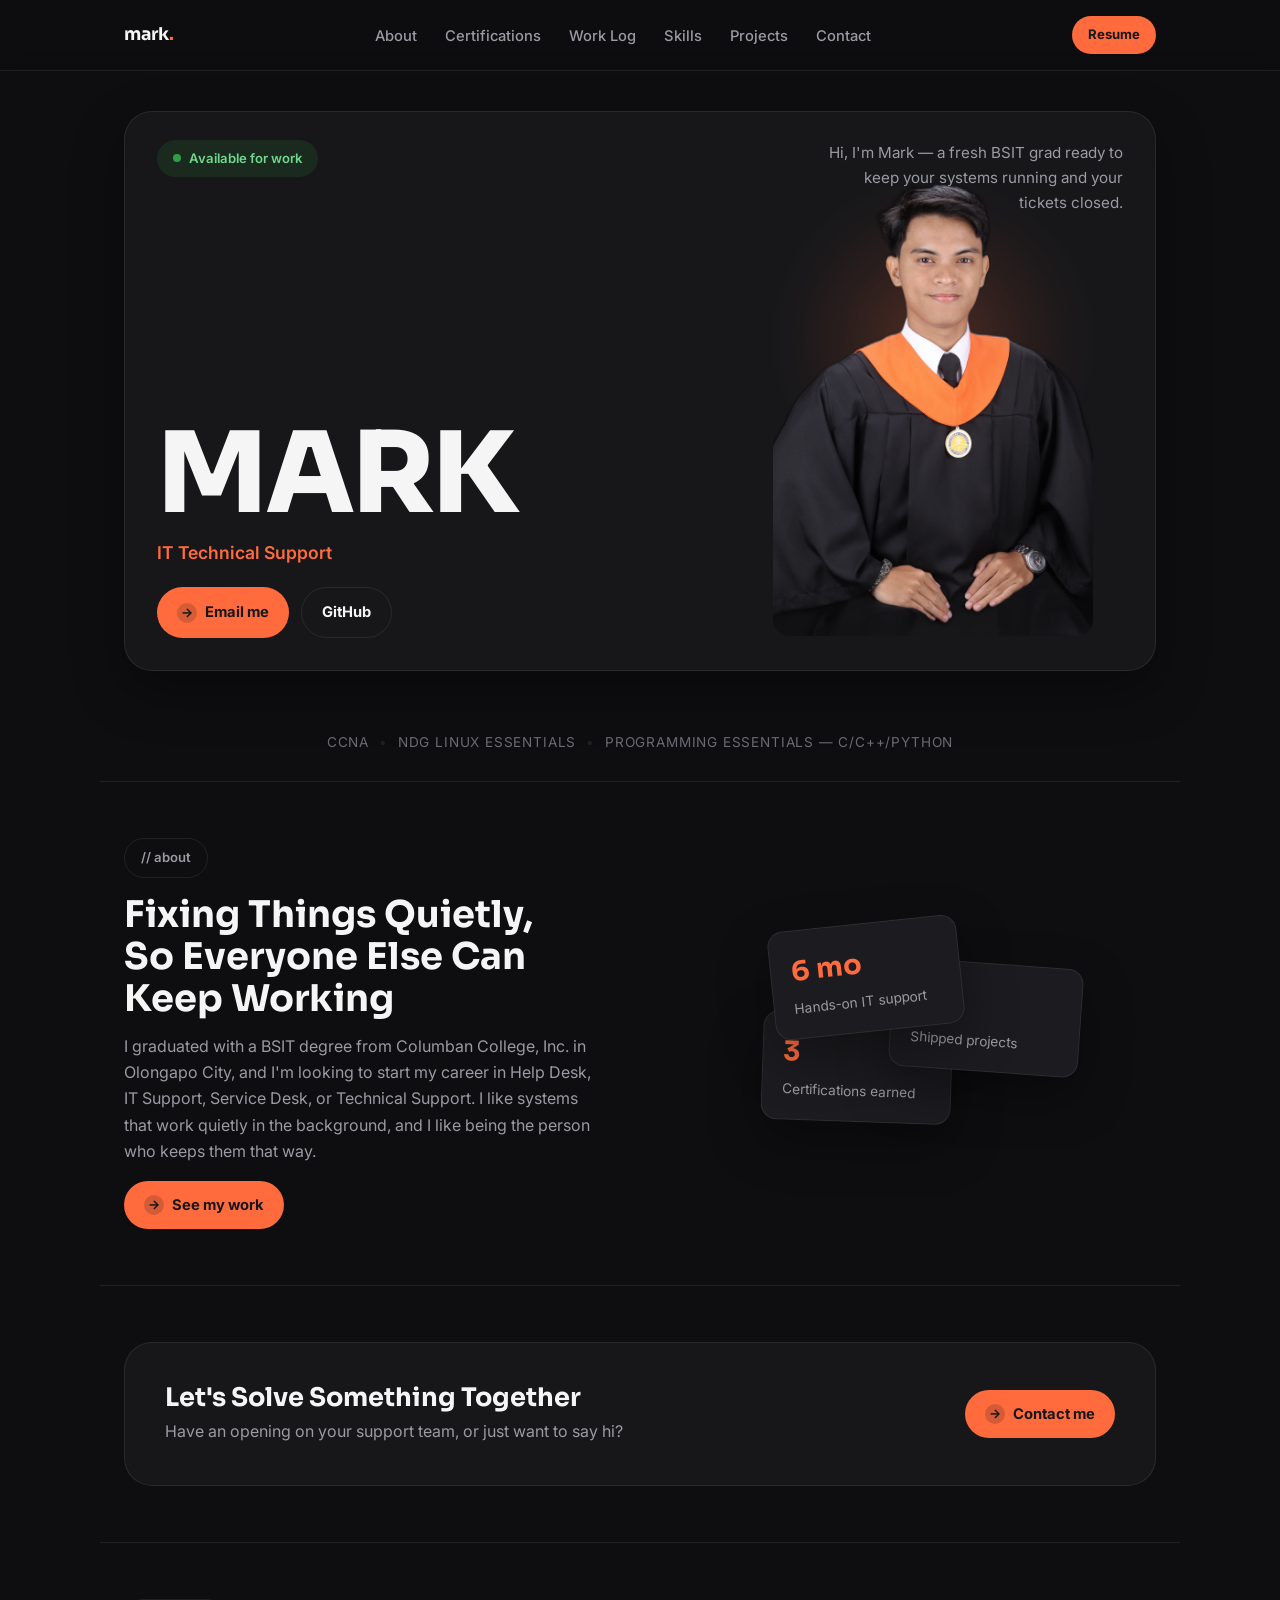
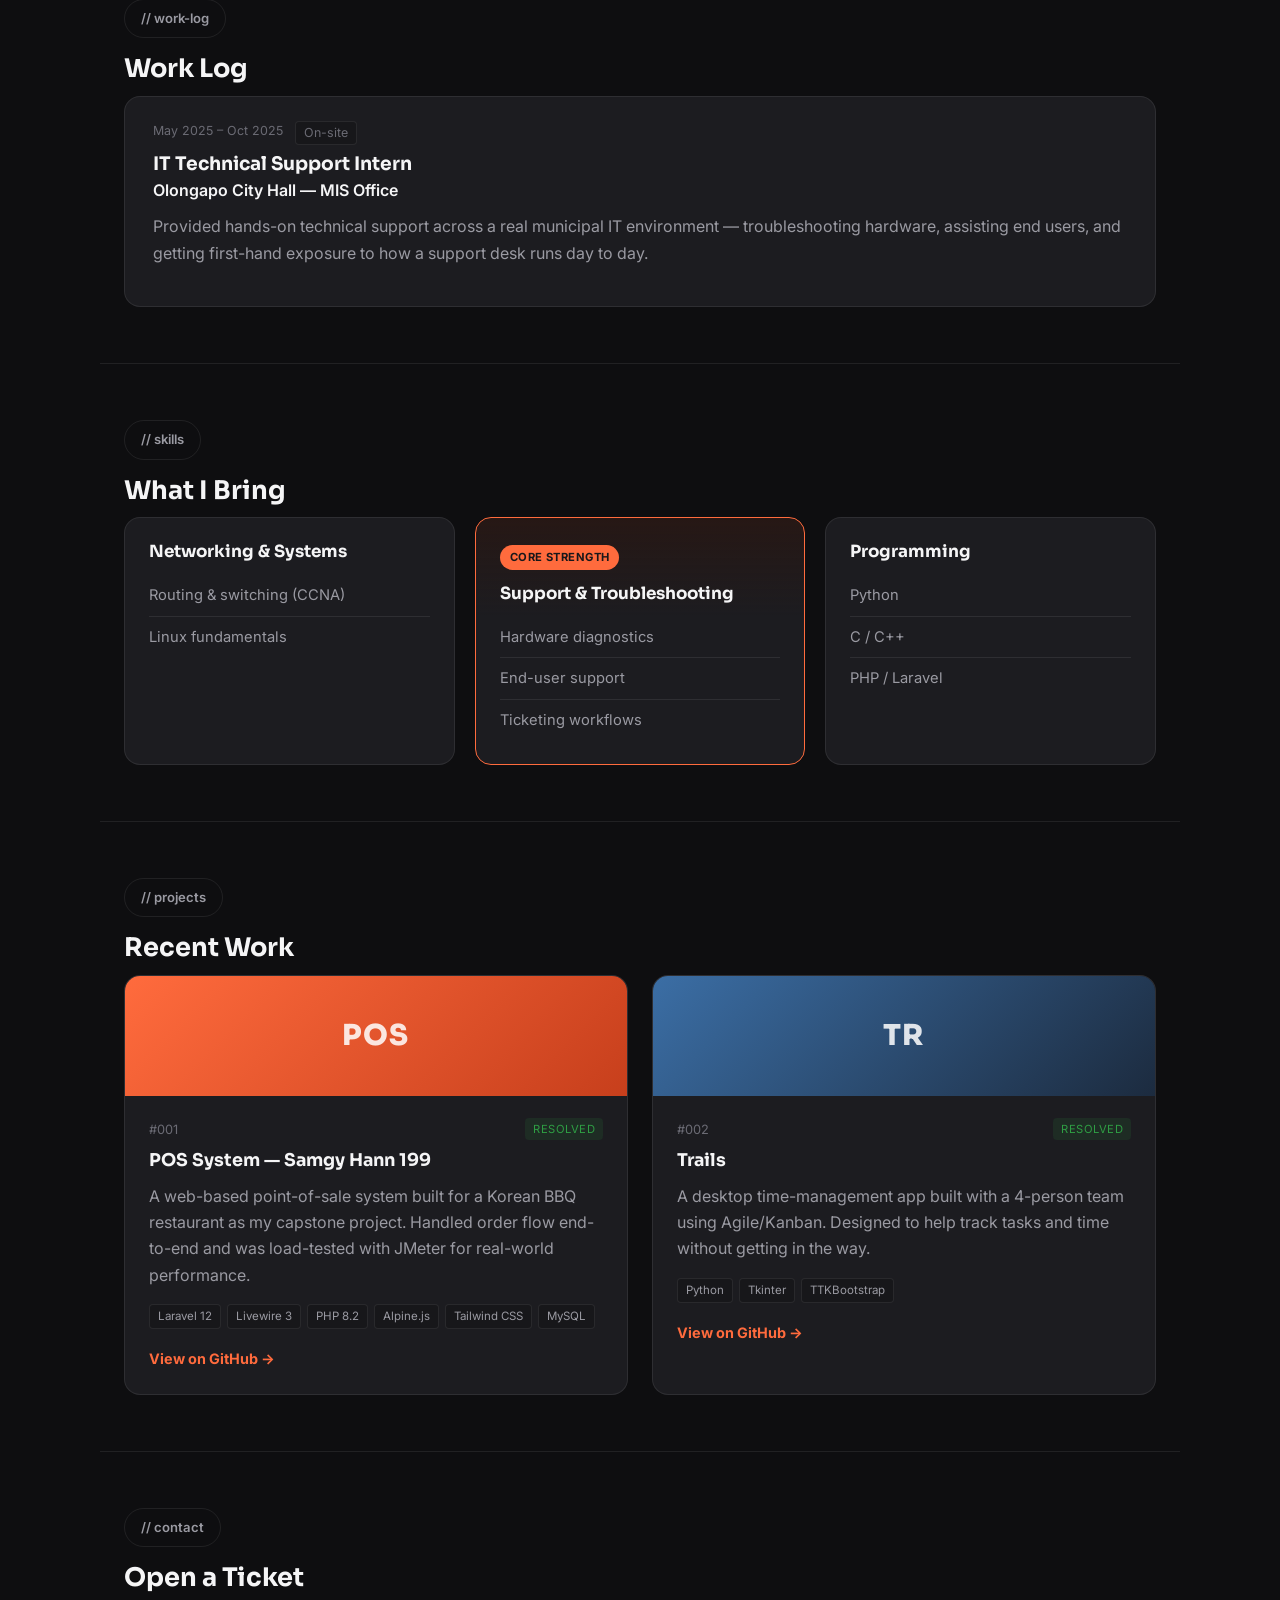
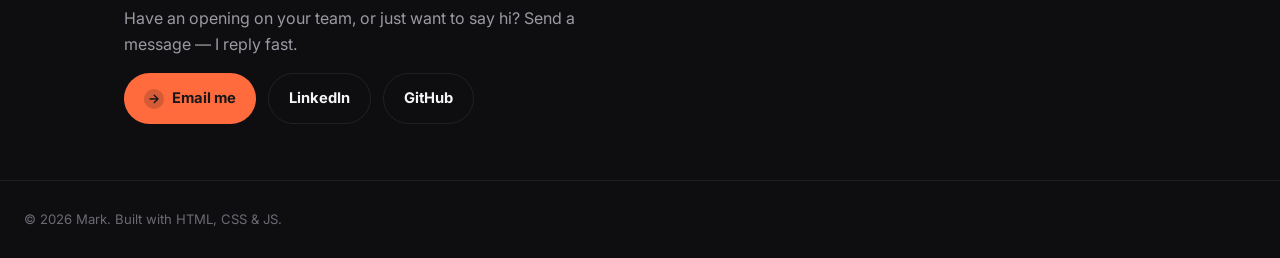
==== commit 155cec32: "Update index.html" ====
--- a/index.html
+++ b/index.html
@@ -44,7 +44,6 @@
         <p class="hero-intro">Hi, I'm Mark — a fresh BSIT grad ready to keep your systems running and your tickets closed.</p>
       </div>
 
-      <!-- TODO: swap this illustration for a real photo of yourself when you have one -->
       <img class="hero-photo" src="MVJ13GradPic.png" alt="Mark, BSIT graduate">
 
       <div class="hero-card-bottom">
--- a/styles.css
+++ b/styles.css
@@ -142,64 +142,50 @@
 
 /* ---------- Hero ---------- */
 .hero { padding-top: 40px; padding-bottom: 32px; }
-
-.hero-topbar {
+.hero-card {
+  position: relative;
+  background: var(--bg-elevated);
+  border: 1px solid var(--border);
+  border-radius: var(--radius-lg);
+  overflow: hidden;
+  min-height: 560px;
+  display: flex;
+  flex-direction: column;
+  box-shadow: var(--shadow);
+}
+.hero-card-top {
+  position: relative;
+  z-index: 2;
   display: flex;
   align-items: flex-start;
   justify-content: space-between;
   gap: 24px;
-  margin-bottom: 20px;
-  flex-wrap: wrap;
+  padding: 28px 32px 0;
 }
 .hero-intro {
-  max-width: 34ch;
+  max-width: 30ch;
   text-align: right;
   font-size: 0.95rem;
   margin: 0;
   color: var(--text-secondary);
 }
-
-.hero-card {
-  position: relative;
-  background: var(--bg-elevated);
-  border: 1px solid var(--border);
-  border-radius: var(--radius-lg);
-  overflow: hidden;
-  box-shadow: var(--shadow);
-  display: grid;
-  grid-template-columns: 1.15fr 0.85fr;
-  align-items: end;
-  min-height: 480px;
-}
-.hero-copy {
-  padding: 40px;
+.hero-photo {
+  position: absolute;
+  right: 6%;
+  top: 8%;
+  width: 44%;
+  max-width: 320px;
+  border-radius: var(--radius-md);
+  z-index: 1;
+}
+.hero-card-bottom {
   position: relative;
   z-index: 2;
-}
-.hero-photo-frame {
-  position: relative;
-  align-self: stretch;
-  min-height: 480px;
-}
-.hero-photo-frame::before {
-  content: "";
-  position: absolute;
-  inset: 0;
-  z-index: 1;
-  background: linear-gradient(90deg, var(--bg-elevated) 0%, rgba(23, 23, 26, 0) 18%);
-  pointer-events: none;
-}
-.hero-photo {
-  position: absolute;
-  inset: 0;
-  width: 100%;
-  height: 100%;
-  object-fit: cover;
-  object-position: center 20%;
-}
-
+  margin-top: auto;
+  padding: 0 32px 32px;
+}
 .hero-name {
-  font-size: clamp(3rem, 9vw, 5.5rem);
+  font-size: clamp(3.5rem, 12vw, 7rem);
   font-weight: 800;
   letter-spacing: -0.02em;
   margin: 0;
@@ -282,7 +268,7 @@
 
 .stat-fan {
   position: relative;
-  height: 300px;
+  height: 220px;
 }
 .stat-card {
   position: absolute;
@@ -300,11 +286,9 @@
   color: var(--accent);
 }
 .stat-card span { font-size: 0.85rem; color: var(--text-secondary); }
-/* Positioned so no two cards' bounding boxes overlap — every number and
-   label stays fully visible regardless of z-index stacking. */
-.stat-card--a { top: 0;    left: 0;   transform: rotate(-6deg); z-index: 3; }
-.stat-card--b { top: 100px; left: 170px; transform: rotate(5deg);  z-index: 2; }
-.stat-card--c { top: 200px; left: 20px;  transform: rotate(-3deg); z-index: 1; }
+.stat-card--a { top: 0; left: 10%; transform: rotate(-6deg); z-index: 3; }
+.stat-card--b { top: 40px; left: 38%; transform: rotate(4deg); z-index: 2; }
+.stat-card--c { top: 90px; left: 8%; transform: rotate(2deg); z-index: 1; }
 
 /* ---------- CTA banner ---------- */
 .cta-banner {
@@ -468,6 +452,7 @@
 /* ---------- Mobile ---------- */
 @media (max-width: 860px) {
   .about-grid { grid-template-columns: 1fr; }
+  .stat-fan { height: 260px; margin-top: 12px; }
 }
 
 @media (max-width: 700px) {
@@ -488,30 +473,11 @@
   .nav-menu li:last-child a { border-bottom: none; }
   .nav-toggle { display: flex; }
 
-  .hero-topbar { flex-direction: column; gap: 12px; }
+  .hero-card { min-height: auto; padding-bottom: 200px; }
+  .hero-card-top { flex-direction: column; gap: 16px; }
   .hero-intro { text-align: left; max-width: none; }
-  .hero-card { grid-template-columns: 1fr; min-height: auto; }
-  .hero-photo-frame { order: -1; min-height: 320px; height: 320px; }
-  .hero-photo-frame::before {
-    background: linear-gradient(0deg, var(--bg-elevated) 0%, rgba(23, 23, 26, 0) 22%);
-  }
-  .hero-copy { padding: 28px; }
-
-  /* Stat cards: drop the fanned/overlapping layout for a plain,
-     guaranteed-no-overlap stack on narrow screens. */
-  .stat-fan {
-    position: static;
-    height: auto;
-    display: flex;
-    flex-direction: column;
-    gap: 12px;
-    margin-top: 16px;
-  }
-  .stat-card {
-    position: static;
-    width: 100%;
-    transform: none !important;
-  }
+  .hero-photo { position: static; width: 60%; margin: 16px auto 0; }
+  .hero-card-bottom { padding-top: 20px; }
 
   .skills-grid { grid-template-columns: 1fr; }
   .cta-banner { flex-direction: column; align-items: flex-start; }
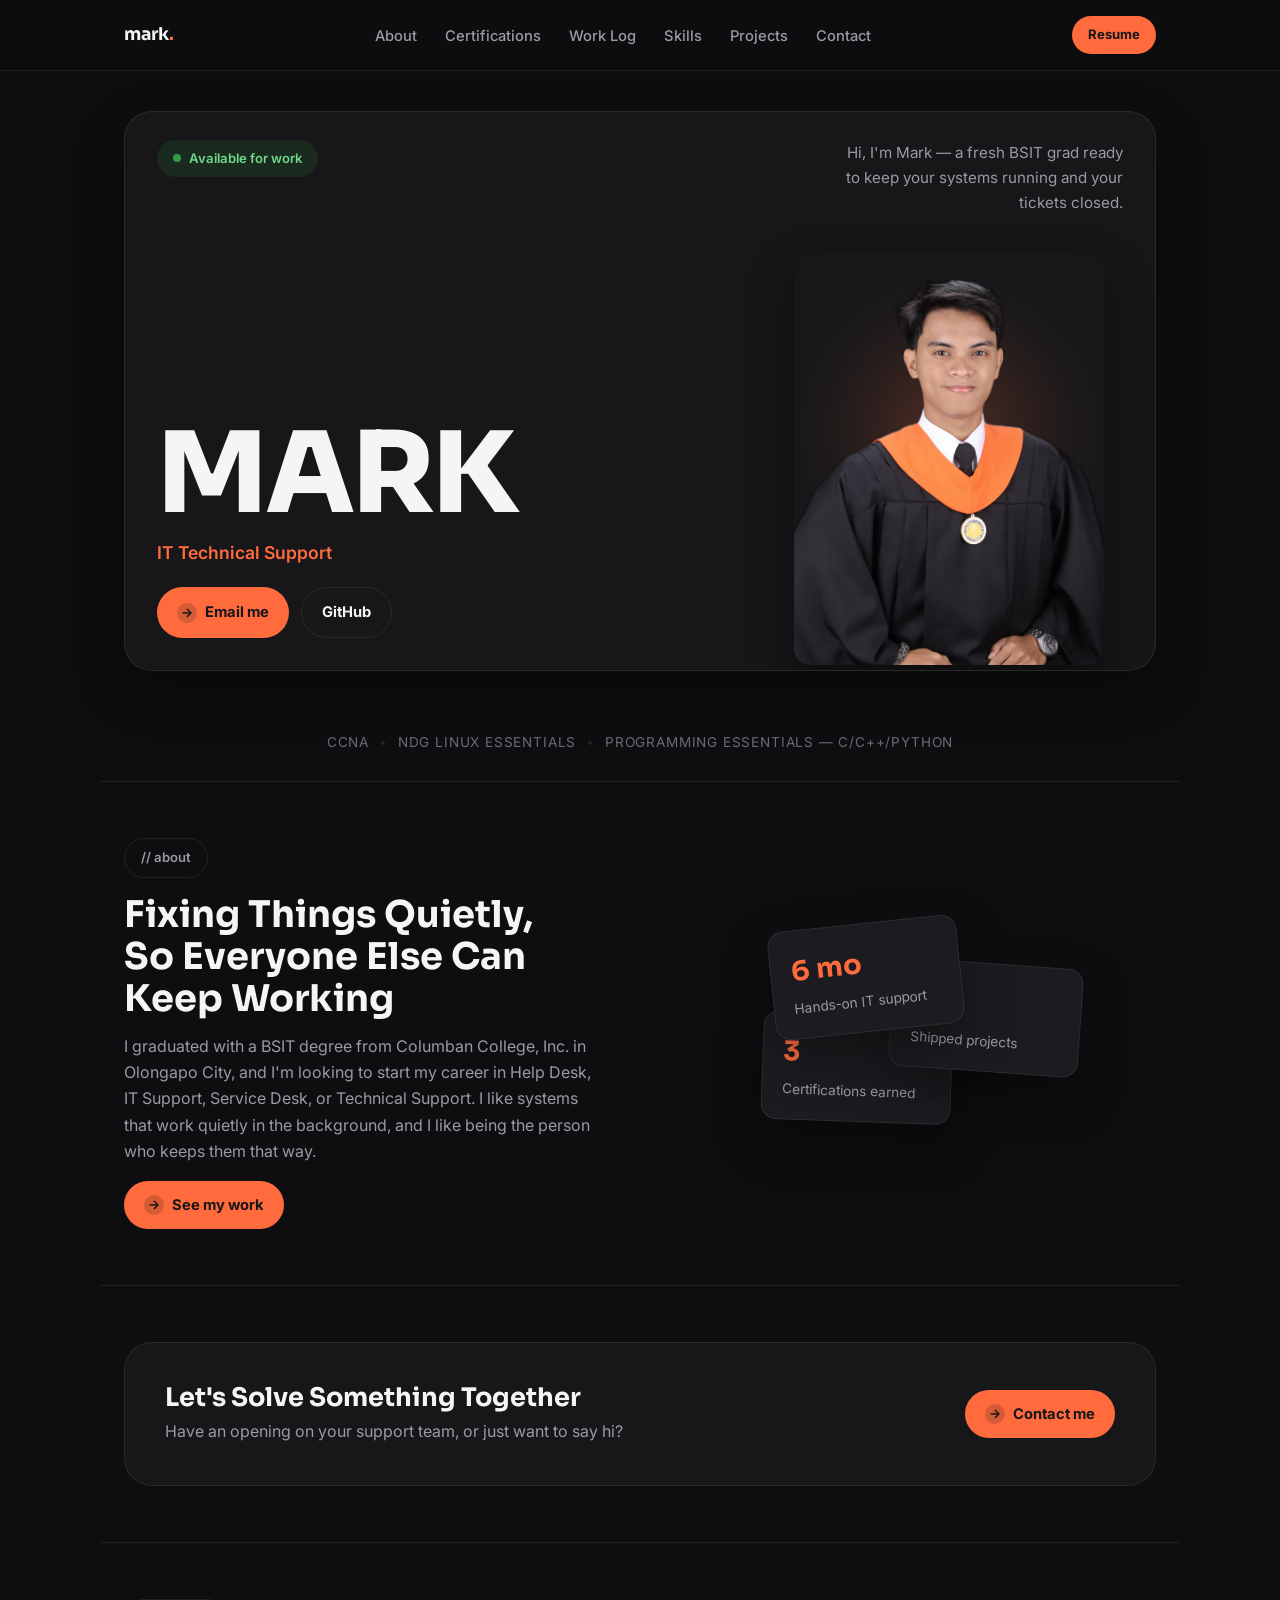
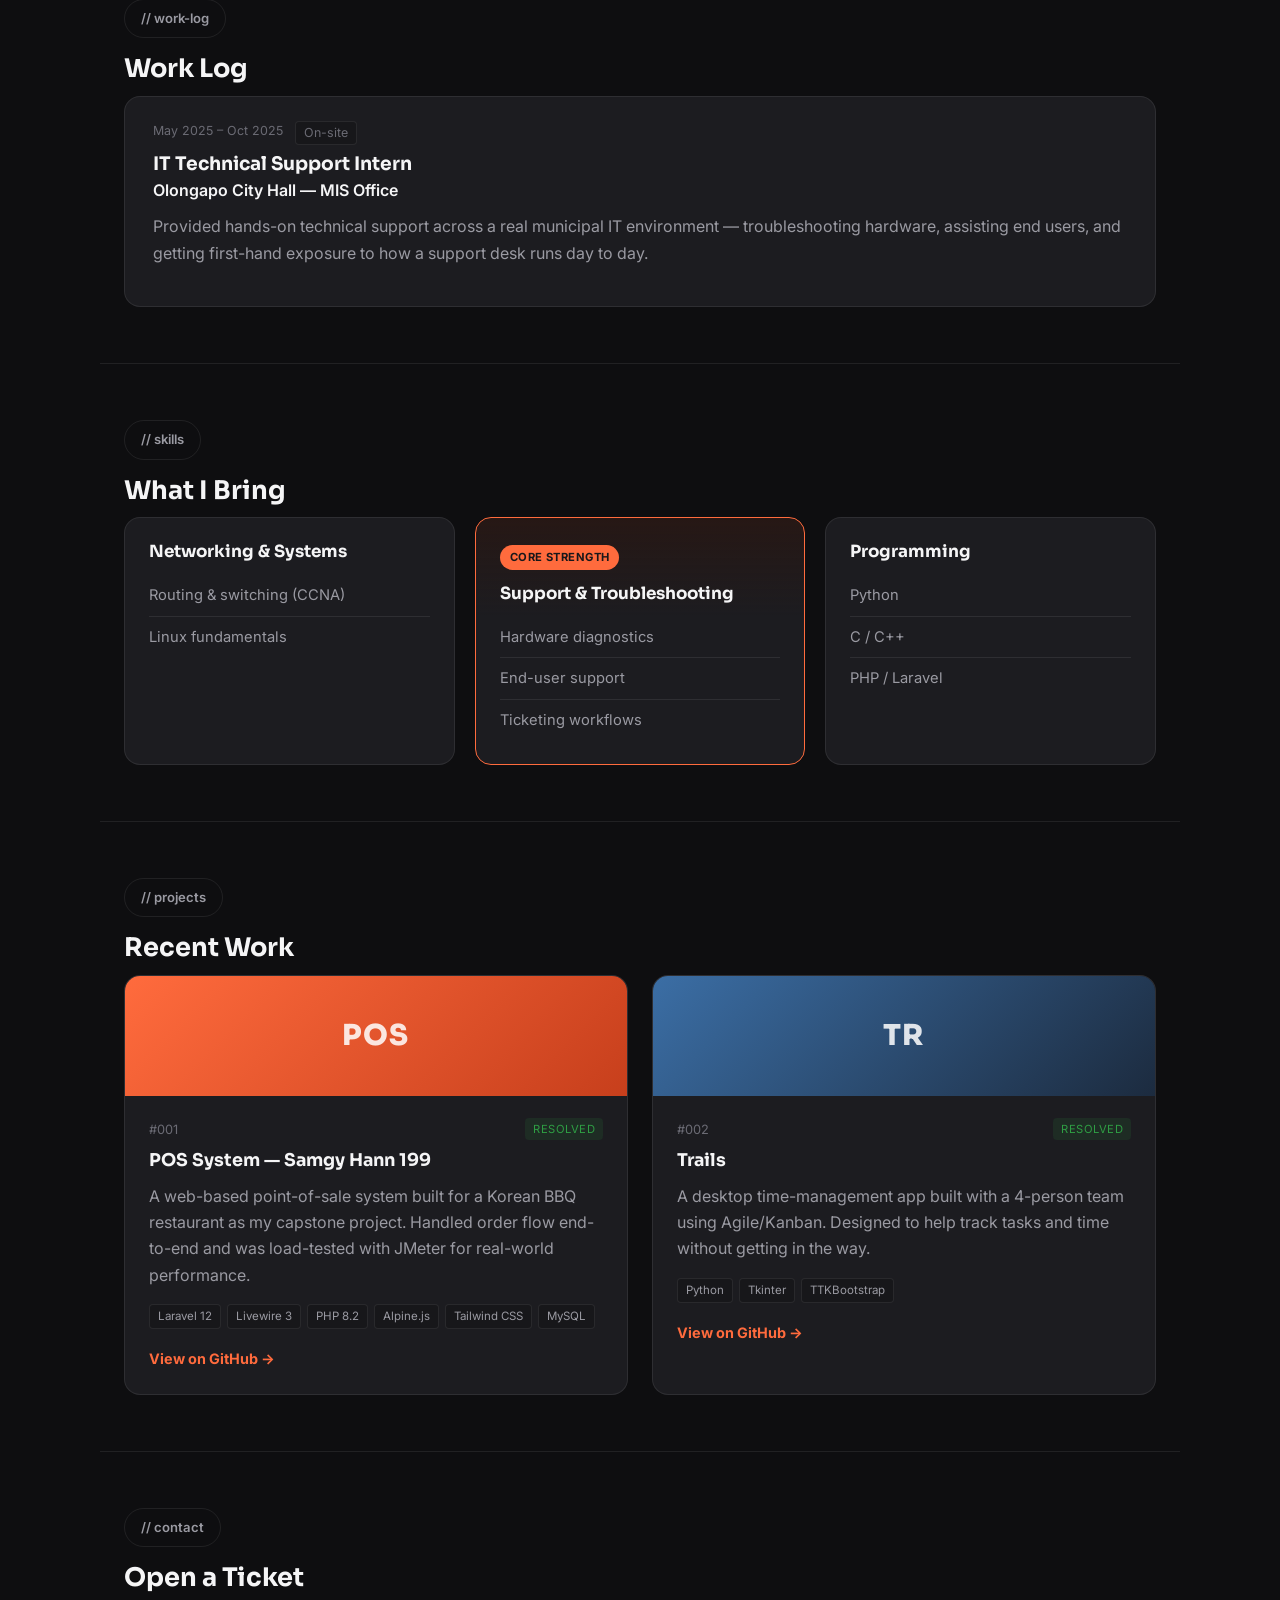
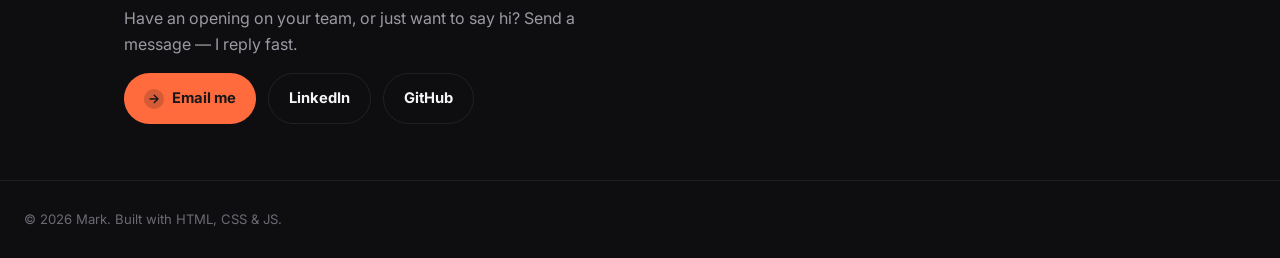
==== commit 3ed43f46: "Update index.html" ====
--- a/index.html
+++ b/index.html
@@ -44,6 +44,7 @@
         <p class="hero-intro">Hi, I'm Mark — a fresh BSIT grad ready to keep your systems running and your tickets closed.</p>
       </div>
 
+      <!-- TODO: swap this illustration for a real photo of yourself when you have one -->
       <img class="hero-photo" src="MVJ13GradPic.png" alt="Mark, BSIT graduate">
 
       <div class="hero-card-bottom">
--- a/styles.css
+++ b/styles.css
@@ -157,13 +157,14 @@
   position: relative;
   z-index: 2;
   display: flex;
+  flex-wrap: wrap;
   align-items: flex-start;
   justify-content: space-between;
   gap: 24px;
   padding: 28px 32px 0;
 }
 .hero-intro {
-  max-width: 30ch;
+  max-width: 28ch;
   text-align: right;
   font-size: 0.95rem;
   margin: 0;
@@ -171,11 +172,18 @@
 }
 .hero-photo {
   position: absolute;
-  right: 6%;
-  top: 8%;
-  width: 44%;
-  max-width: 320px;
+  /* Fixed px offset, not a %, so it clears .hero-intro's actual height
+     regardless of card height — a % here was the bug: it scaled with
+     the card, not with the text it needed to clear. */
+  top: 140px;
+  right: 5%;
+  width: 42%;
+  max-width: 310px;
+  aspect-ratio: 3 / 4;
+  object-fit: cover;
+  object-position: top center;
   border-radius: var(--radius-md);
+  box-shadow: 0 24px 48px rgba(0, 0, 0, 0.45);
   z-index: 1;
 }
 .hero-card-bottom {
@@ -473,10 +481,10 @@
   .nav-menu li:last-child a { border-bottom: none; }
   .nav-toggle { display: flex; }
 
-  .hero-card { min-height: auto; padding-bottom: 200px; }
+  .hero-card { min-height: auto; padding-bottom: 260px; }
   .hero-card-top { flex-direction: column; gap: 16px; }
   .hero-intro { text-align: left; max-width: none; }
-  .hero-photo { position: static; width: 60%; margin: 16px auto 0; }
+  .hero-photo { position: static; width: 60%; max-width: none; margin: 16px auto 0; }
   .hero-card-bottom { padding-top: 20px; }
 
   .skills-grid { grid-template-columns: 1fr; }
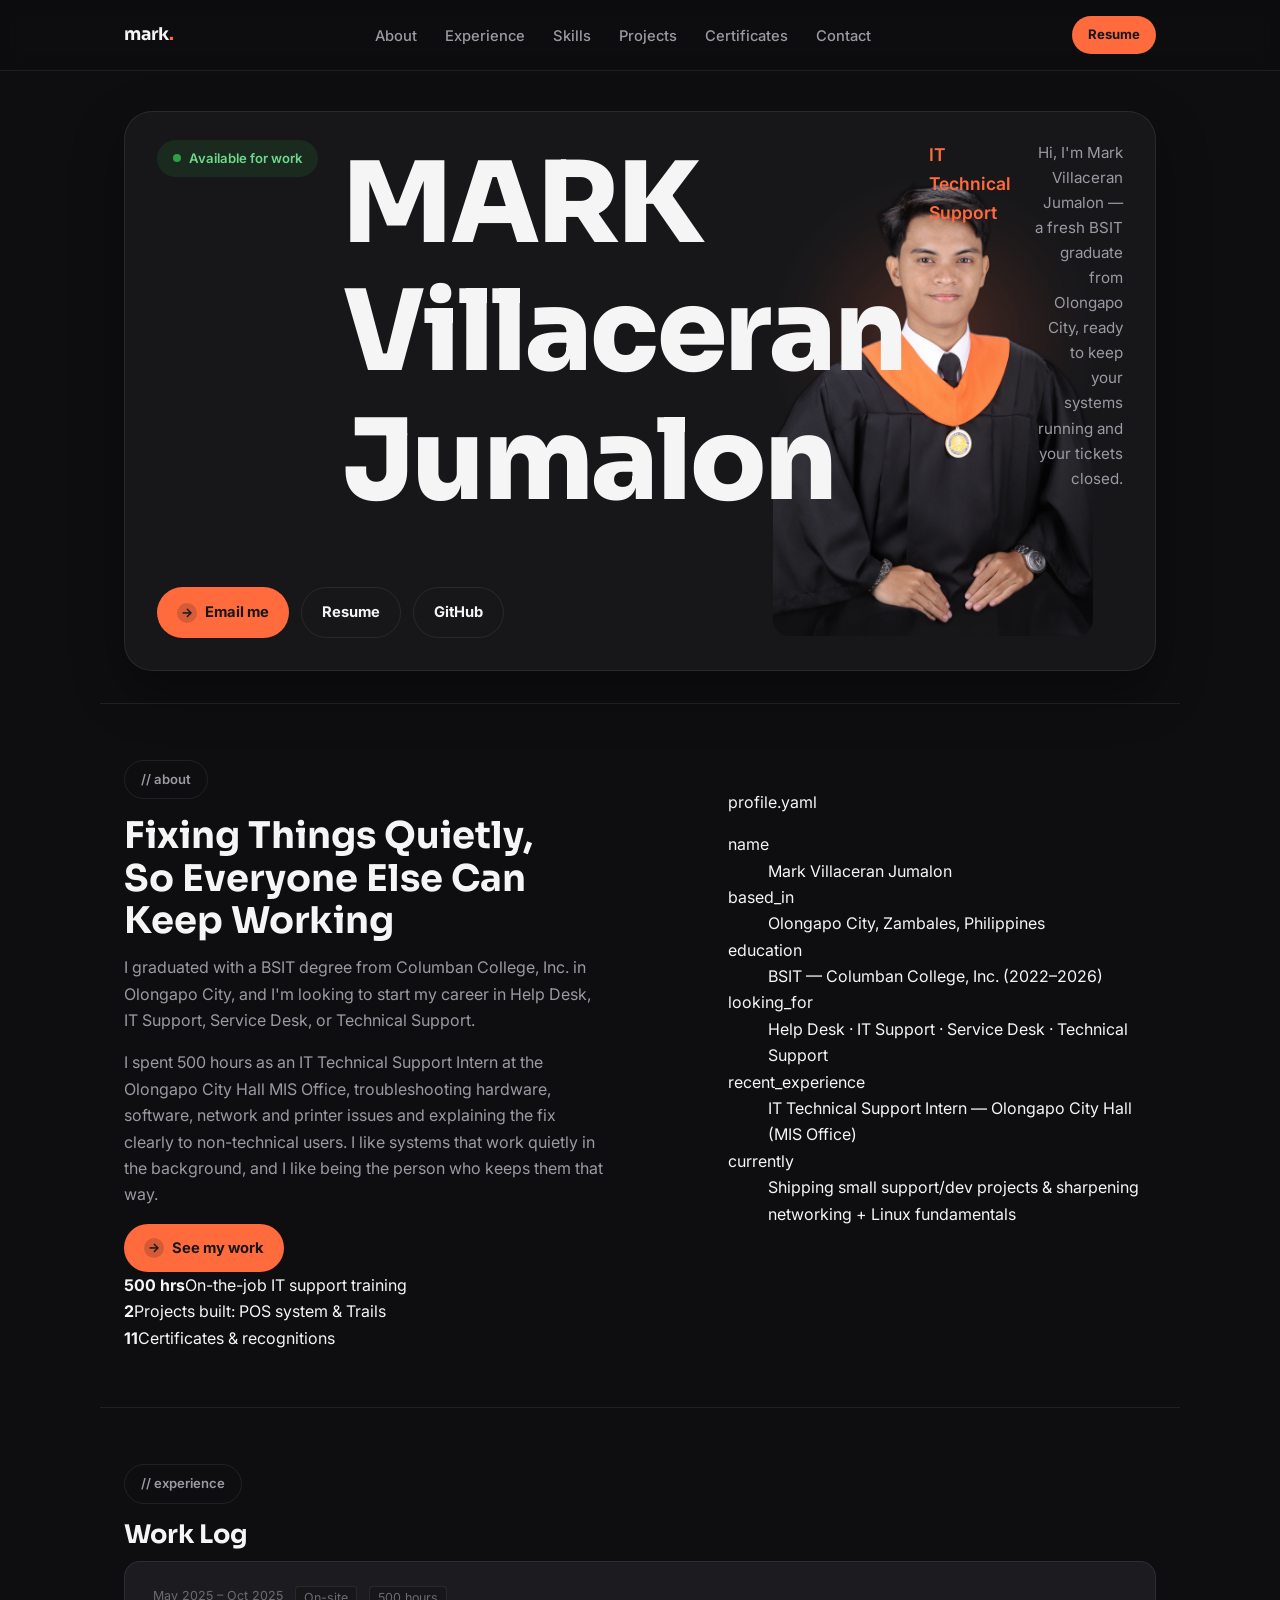
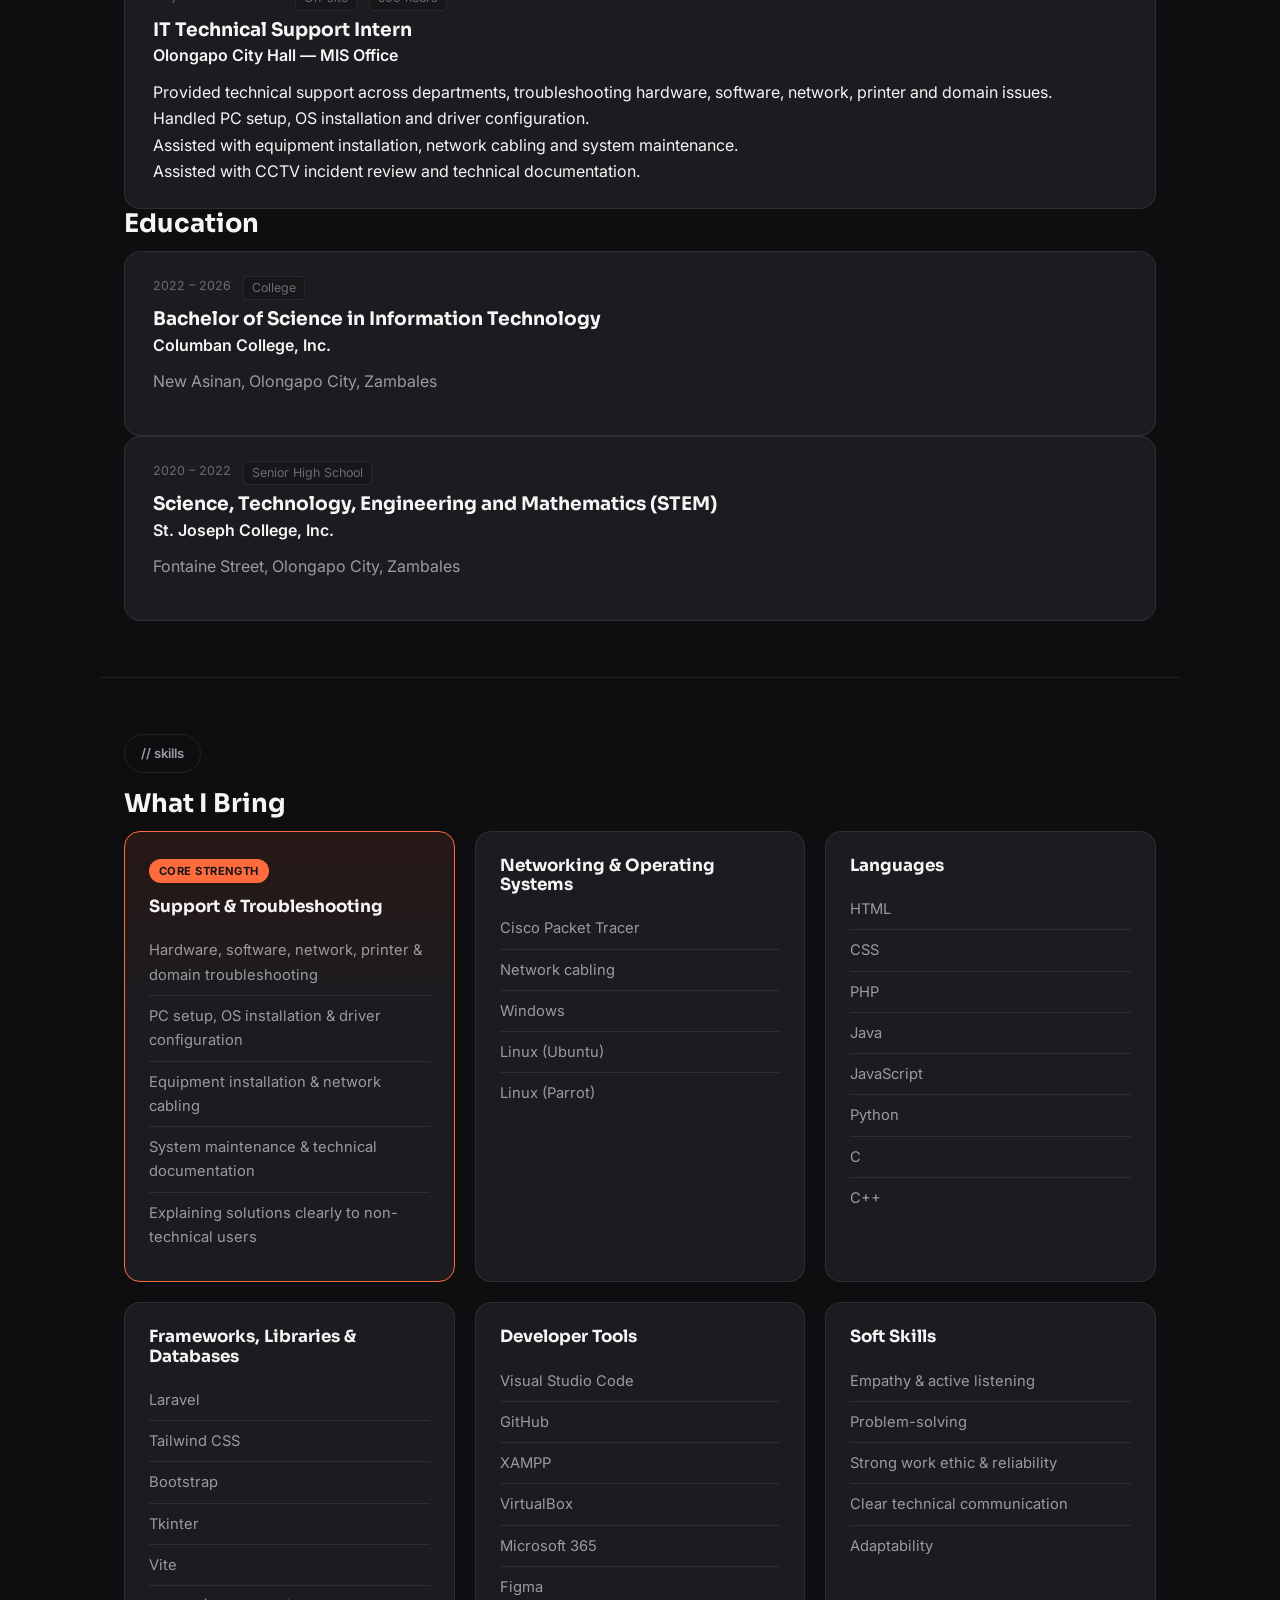
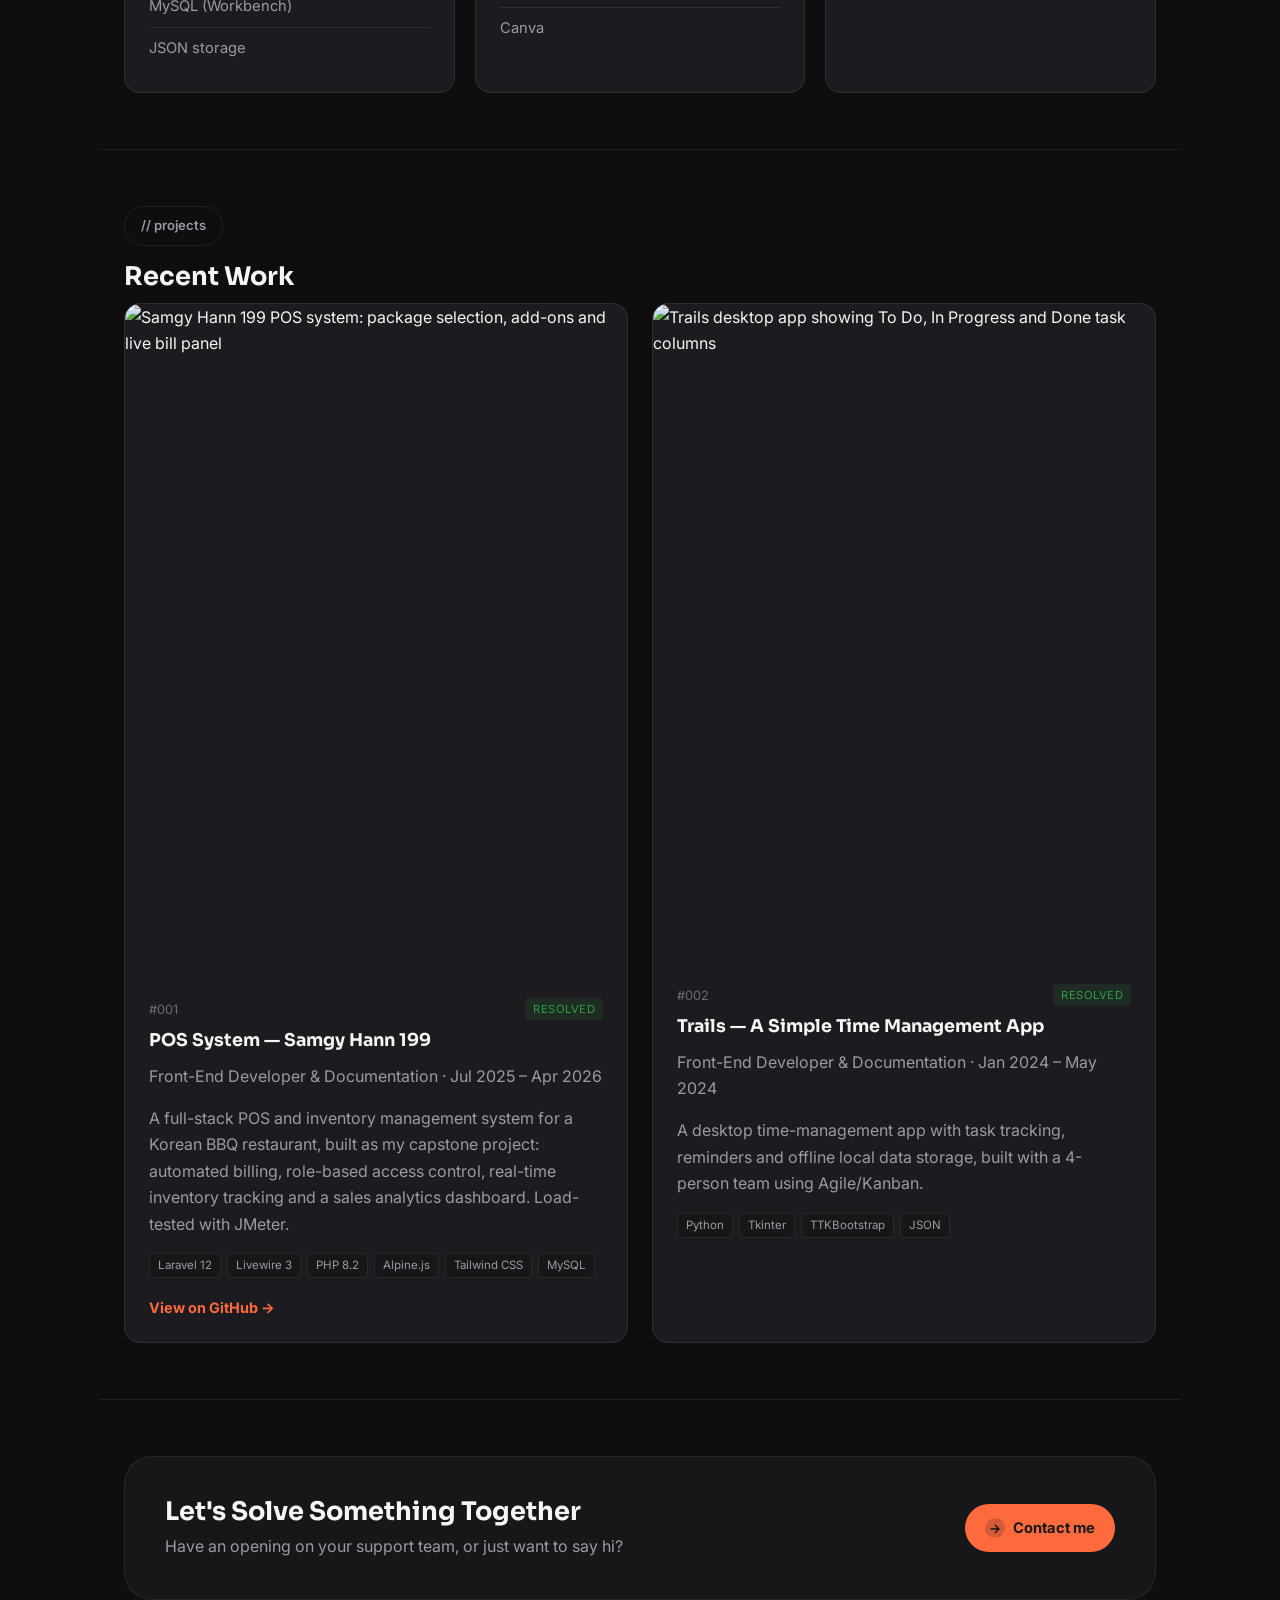
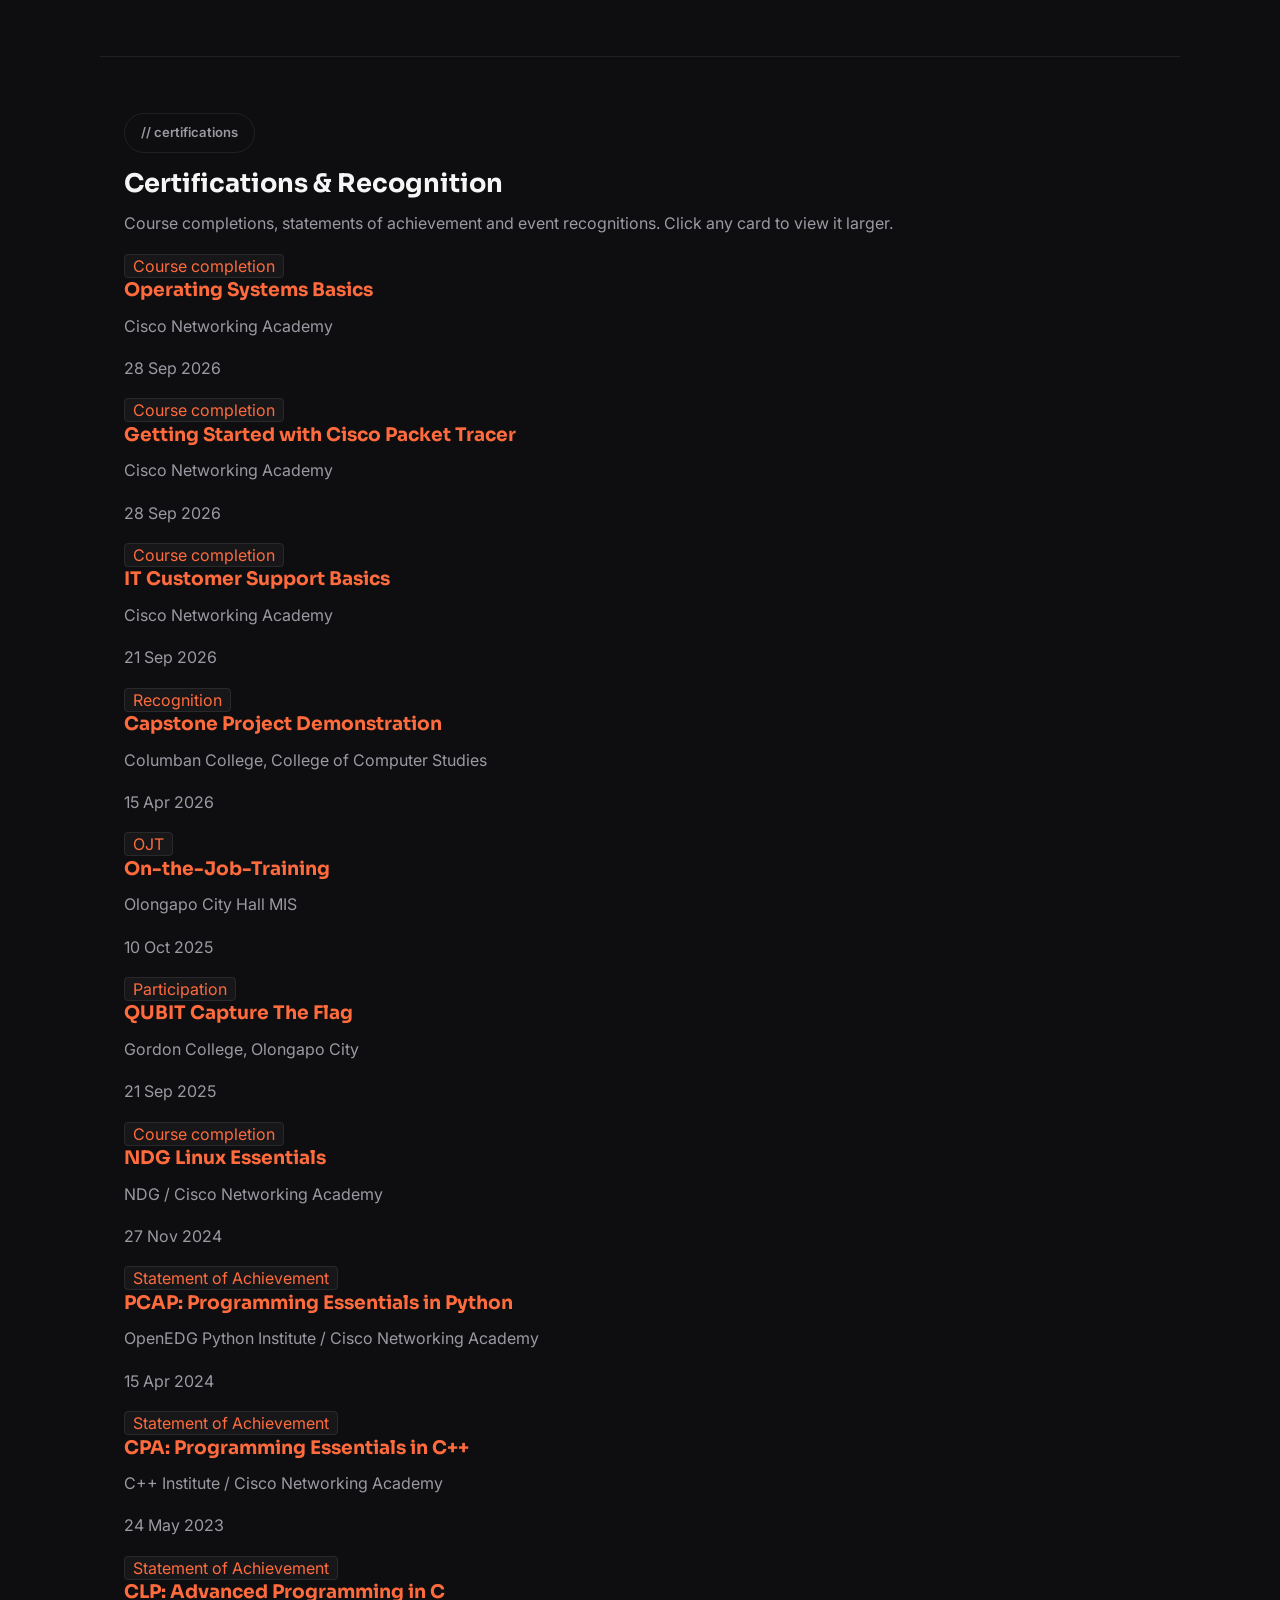
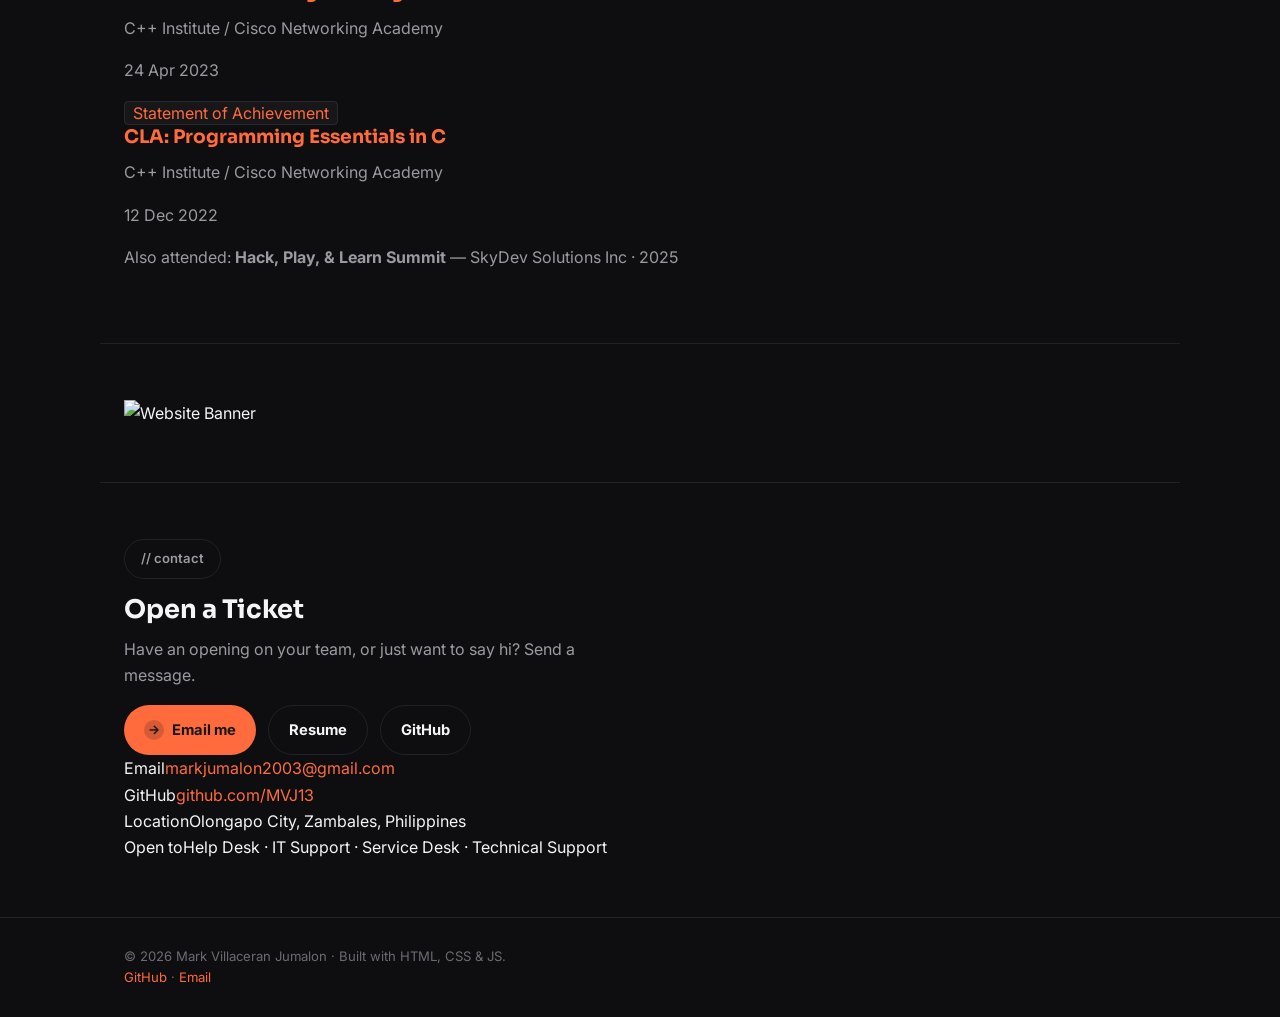
==== commit 61609ff6: "Update index.html with personal details and links" ====
--- a/index.html
+++ b/index.html
@@ -3,14 +3,23 @@
 <head>
 <meta charset="UTF-8">
 <meta name="viewport" content="width=device-width, initial-scale=1.0">
-<title>Mark — IT Support &amp; Help Desk Portfolio</title>
-<meta name="description" content="Portfolio of Mark, a BSIT graduate seeking Help Desk, IT Support, and Technical Support roles.">
+<title>Mark Jumalon — IT Technical Support Portfolio</title>
+<meta name="description" content="Portfolio of Mark Villaceran Jumalon, a BSIT graduate from Olongapo City with 500 hours of hands-on IT technical support, Cisco and Linux training, and Laravel and Python projects. Open to Help Desk, IT Support, Service Desk and Technical Support roles.">
+<meta name="theme-color" content="#0e0e10">
+<meta property="og:type" content="website">
+<meta property="og:title" content="Mark Jumalon — IT Technical Support Portfolio">
+<meta property="og:description" content="BSIT graduate from Olongapo City. 500 hours of IT technical support, Cisco and Linux training, and real projects. Open to Help Desk and IT Support roles.">
+<meta property="og:image" content="https://mvj13.github.io/MVJ13GradPic.png">
+<meta property="og:url" content="https://mvj13.github.io/">
+<meta name="twitter:card" content="summary">
+<link rel="icon" href="data:image/svg+xml,%3Csvg xmlns='http://www.w3.org/2000/svg' viewBox='0 0 64 64'%3E%3Crect width='64' height='64' rx='14' fill='%2317171a'/%3E%3Ctext x='32' y='44' font-size='36' font-weight='700' text-anchor='middle' fill='%23ff6b3d' font-family='Arial,sans-serif'%3Em.%3C/text%3E%3C/svg%3E">
 
 <link rel="preconnect" href="https://fonts.googleapis.com">
 <link rel="preconnect" href="https://fonts.gstatic.com" crossorigin>
 <link href="https://fonts.googleapis.com/css2?family=Inter:wght@400;500;600;700&family=Sora:wght@600;700;800&display=swap" rel="stylesheet">
 
 <link rel="stylesheet" href="styles.css">
+<noscript><style>.section, .hero { opacity: 1; transform: none; }</style></noscript>
 </head>
 <body>
 
@@ -19,15 +28,15 @@
     <a class="logo" href="#top">mark<span class="logo-accent">.</span></a>
     <ul id="nav-menu" class="nav-menu">
       <li><a href="#about">About</a></li>
-      <li><a href="#certifications">Certifications</a></li>
-      <li><a href="#experience">Work Log</a></li>
+      <li><a href="#experience">Experience</a></li>
       <li><a href="#skills">Skills</a></li>
       <li><a href="#projects">Projects</a></li>
+      <li><a href="#certifications">Certificates</a></li>
       <li><a href="#contact">Contact</a></li>
     </ul>
     <div class="nav-right">
-      <!-- TODO: link to your actual resume PDF, e.g. hosted in this same repo -->
-      <a class="pill pill-cta" href="#" target="_blank" rel="noopener">Resume</a>
+      <!-- Put your final resume PDF at Resume/Mark-Jumalon-Resume.pdf -->
+      <a class="pill pill-cta" href="Resume/Mark-Jumalon-Resume.pdf" target="_blank" rel="noopener">Resume</a>
       <button class="nav-toggle" aria-expanded="false" aria-controls="nav-menu" aria-label="Toggle menu">
         <span></span><span></span><span></span>
       </button>
@@ -41,70 +50,94 @@
     <div class="hero-card">
       <div class="hero-card-top">
         <span class="pill pill-status"><span class="status-dot" aria-hidden="true"></span>Available for work</span>
-        <p class="hero-intro">Hi, I'm Mark — a fresh BSIT grad ready to keep your systems running and your tickets closed.</p>
-      </div>
-
-      <!-- TODO: swap this illustration for a real photo of yourself when you have one -->
-      <img class="hero-photo" src="MVJ13GradPic.png" alt="Mark, BSIT graduate">
+        <h1 class="hero-name">MARK<span class="visually-hidden"> Villaceran Jumalon</span></h1>
+        <p class="hero-role">IT Technical Support</p>
+        <p class="hero-intro">Hi, I'm Mark Villaceran Jumalon &mdash; a fresh BSIT graduate from Olongapo City, ready to keep your systems running and your tickets closed.</p>
+      </div>
+
+      <img class="hero-photo" src="MVJ13GradPic.png" alt="Mark Jumalon in his graduation gown">
 
       <div class="hero-card-bottom">
-        <h1 class="hero-name">MARK</h1>
-        <p class="hero-role">IT Technical Support</p>
         <div class="hero-actions">
-          <!-- TODO: replace with your real email -->
-          <a class="btn btn-primary" href="mailto:jumalonmark13@gmail.com"><span class="btn-icon">→</span>Email me</a>
-          <!-- TODO: replace with your GitHub profile URL -->
+          <a class="btn btn-primary" href="mailto:markjumalon2003@gmail.com"><span class="btn-icon">→</span>Email me</a>
+          <a class="btn btn-outline" href="Resume/Mark-Jumalon-Resume.pdf" target="_blank" rel="noopener">Resume</a>
           <a class="btn btn-outline" href="https://github.com/MVJ13" target="_blank" rel="noopener">GitHub</a>
-        </div>
-      </div>
-    </div>
-  </section>
-
-  <div id="certifications" class="cert-strip container">
-    <span>CCNA</span>
-    <span class="dot-sep" aria-hidden="true">•</span>
-    <span>NDG Linux Essentials</span>
-    <span class="dot-sep" aria-hidden="true">•</span>
-    <span>Programming Essentials — C/C++/Python</span>
-  </div>
+          <!-- LinkedIn: uncomment and paste your real profile URL
+          <a class="btn btn-outline" href="https://www.linkedin.com/in/YOUR-PROFILE" target="_blank" rel="noopener">LinkedIn</a> -->
+        </div>
+      </div>
+    </div>
+  </section>
 
   <section id="about" class="section container">
     <div class="about-grid">
       <div class="about-copy">
         <span class="pill pill-outline">// about</span>
         <h2 class="about-heading">Fixing Things Quietly, So Everyone Else Can Keep Working</h2>
-        <p>I graduated with a BSIT degree from Columban College, Inc. in Olongapo City, and I'm looking to start my career in Help Desk, IT Support, Service Desk, or Technical Support. I like systems that work quietly in the background, and I like being the person who keeps them that way.</p>
+        <p>I graduated with a BSIT degree from Columban College, Inc. in Olongapo City, and I'm looking to start my career in Help Desk, IT Support, Service Desk, or Technical Support.</p>
+        <p>I spent 500 hours as an IT Technical Support Intern at the Olongapo City Hall MIS Office, troubleshooting hardware, software, network and printer issues and explaining the fix clearly to non-technical users. I like systems that work quietly in the background, and I like being the person who keeps them that way.</p>
         <a class="btn btn-primary" href="#projects"><span class="btn-icon">→</span>See my work</a>
       </div>
-      <div class="stat-fan" aria-hidden="true">
-        <div class="stat-card stat-card--a"><strong>6 mo</strong><span>Hands-on IT support</span></div>
-        <div class="stat-card stat-card--b"><strong>2</strong><span>Shipped projects</span></div>
-        <div class="stat-card stat-card--c"><strong>3</strong><span>Certifications earned</span></div>
-      </div>
-    </div>
-  </section>
-
-  <section class="section container">
-    <div class="cta-banner">
-      <div>
-        <h2>Let's Solve Something Together</h2>
-        <p>Have an opening on your support team, or just want to say hi?</p>
-      </div>
-      <a class="btn btn-primary" href="#contact"><span class="btn-icon">→</span>Contact me</a>
+
+      <div class="profile-card" role="group" aria-label="Profile at a glance">
+        <div class="profile-card-bar">profile.yaml</div>
+        <dl class="profile-list">
+          <div><dt>name</dt><dd>Mark Villaceran Jumalon</dd></div>
+          <div><dt>based_in</dt><dd>Olongapo City, Zambales, Philippines</dd></div>
+          <div><dt>education</dt><dd>BSIT &mdash; Columban College, Inc. (2022&ndash;2026)</dd></div>
+          <div><dt>looking_for</dt><dd>Help Desk &middot; IT Support &middot; Service Desk &middot; Technical Support</dd></div>
+          <div><dt>recent_experience</dt><dd>IT Technical Support Intern &mdash; Olongapo City Hall (MIS Office)</dd></div>
+          <div><dt>currently</dt><dd>Shipping small support/dev projects &amp; sharpening networking + Linux fundamentals</dd></div>
+        </dl>
+      </div>
+    </div>
+
+    <div class="stat-row">
+      <div class="stat-tile"><strong>500 hrs</strong><span>On-the-job IT support training</span></div>
+      <div class="stat-tile"><strong>2</strong><span>Projects built: POS system &amp; Trails</span></div>
+      <div class="stat-tile"><strong>11</strong><span>Certificates &amp; recognitions</span></div>
     </div>
   </section>
 
   <section id="experience" class="section container">
-    <span class="pill pill-outline">// work-log</span>
+    <span class="pill pill-outline">// experience</span>
     <h2 class="section-heading">Work Log</h2>
     <div class="log-entry">
       <div class="log-meta">
         <span class="log-date">May 2025 – Oct 2025</span>
         <span class="log-tag">On-site</span>
+        <span class="log-tag">500 hours</span>
       </div>
       <h3>IT Technical Support Intern</h3>
       <p class="log-org">Olongapo City Hall — MIS Office</p>
-      <p>Provided hands-on technical support across a real municipal IT environment — troubleshooting hardware, assisting end users, and getting first-hand exposure to how a support desk runs day to day.</p>
+      <ul class="log-list">
+        <li>Provided technical support across departments, troubleshooting hardware, software, network, printer and domain issues.</li>
+        <li>Handled PC setup, OS installation and driver configuration.</li>
+        <li>Assisted with equipment installation, network cabling and system maintenance.</li>
+        <li>Assisted with CCTV incident review and technical documentation.</li>
+      </ul>
+    </div>
+
+    <h2 class="section-heading sub-heading">Education</h2>
+    <div class="edu-grid">
+      <div class="log-entry">
+        <div class="log-meta">
+          <span class="log-date">2022 – 2026</span>
+          <span class="log-tag">College</span>
+        </div>
+        <h3>Bachelor of Science in Information Technology</h3>
+        <p class="log-org">Columban College, Inc.</p>
+        <p>New Asinan, Olongapo City, Zambales</p>
+      </div>
+      <div class="log-entry">
+        <div class="log-meta">
+          <span class="log-date">2020 – 2022</span>
+          <span class="log-tag">Senior High School</span>
+        </div>
+        <h3>Science, Technology, Engineering and Mathematics (STEM)</h3>
+        <p class="log-org">St. Joseph College, Inc.</p>
+        <p>Fontaine Street, Olongapo City, Zambales</p>
+      </div>
     </div>
   </section>
 
@@ -112,28 +145,72 @@
     <span class="pill pill-outline">// skills</span>
     <h2 class="section-heading">What I Bring</h2>
     <div class="skills-grid">
-      <div class="skill-card">
-        <h3>Networking &amp; Systems</h3>
-        <ul>
-          <li>Routing &amp; switching (CCNA)</li>
-          <li>Linux fundamentals</li>
-        </ul>
-      </div>
       <div class="skill-card skill-card--highlight">
         <span class="skill-tag">Core strength</span>
         <h3>Support &amp; Troubleshooting</h3>
         <ul>
-          <li>Hardware diagnostics</li>
-          <li>End-user support</li>
-          <li>Ticketing workflows</li>
+          <li>Hardware, software, network, printer &amp; domain troubleshooting</li>
+          <li>PC setup, OS installation &amp; driver configuration</li>
+          <li>Equipment installation &amp; network cabling</li>
+          <li>System maintenance &amp; technical documentation</li>
+          <li>Explaining solutions clearly to non-technical users</li>
         </ul>
       </div>
       <div class="skill-card">
-        <h3>Programming</h3>
+        <h3>Networking &amp; Operating Systems</h3>
+        <ul class="chip-list">
+          <li>Cisco Packet Tracer</li>
+          <li>Network cabling</li>
+          <li>Windows</li>
+          <li>Linux (Ubuntu)</li>
+          <li>Linux (Parrot)</li>
+        </ul>
+      </div>
+      <div class="skill-card">
+        <h3>Languages</h3>
+        <ul class="chip-list">
+          <li>HTML</li>
+          <li>CSS</li>
+          <li>PHP</li>
+          <li>Java</li>
+          <li>JavaScript</li>
+          <li>Python</li>
+          <li>C</li>
+          <li>C++</li>
+        </ul>
+      </div>
+      <div class="skill-card">
+        <h3>Frameworks, Libraries &amp; Databases</h3>
+        <ul class="chip-list">
+          <li>Laravel</li>
+          <li>Tailwind CSS</li>
+          <li>Bootstrap</li>
+          <li>Tkinter</li>
+          <li>Vite</li>
+          <li>MySQL (Workbench)</li>
+          <li>JSON storage</li>
+        </ul>
+      </div>
+      <div class="skill-card">
+        <h3>Developer Tools</h3>
+        <ul class="chip-list">
+          <li>Visual Studio Code</li>
+          <li>GitHub</li>
+          <li>XAMPP</li>
+          <li>VirtualBox</li>
+          <li>Microsoft 365</li>
+          <li>Figma</li>
+          <li>Canva</li>
+        </ul>
+      </div>
+      <div class="skill-card">
+        <h3>Soft Skills</h3>
         <ul>
-          <li>Python</li>
-          <li>C / C++</li>
-          <li>PHP / Laravel</li>
+          <li>Empathy &amp; active listening</li>
+          <li>Problem-solving</li>
+          <li>Strong work ethic &amp; reliability</li>
+          <li>Clear technical communication</li>
+          <li>Adaptability</li>
         </ul>
       </div>
     </div>
@@ -145,14 +222,15 @@
     <div class="project-grid">
 
       <article class="project-card">
-        <div class="project-thumb project-thumb--a">POS</div>
+        <img class="project-shot" src="Projects/POS.png" alt="Samgy Hann 199 POS system: package selection, add-ons and live bill panel" width="1200" height="672" loading="lazy">
         <div class="project-body">
           <div class="project-head">
             <span class="project-id">#001</span>
             <span class="project-status">Resolved</span>
           </div>
           <h3>POS System — Samgy Hann 199</h3>
-          <p>A web-based point-of-sale system built for a Korean BBQ restaurant as my capstone project. Handled order flow end-to-end and was load-tested with JMeter for real-world performance.</p>
+          <p class="project-meta">Front-End Developer &amp; Documentation &middot; Jul 2025 – Apr 2026</p>
+          <p>A full-stack POS and inventory management system for a Korean BBQ restaurant, built as my capstone project: automated billing, role-based access control, real-time inventory tracking and a sales analytics dashboard. Load-tested with JMeter.</p>
           <ul class="stack-list">
             <li>Laravel 12</li>
             <li>Livewire 3</li>
@@ -161,52 +239,198 @@
             <li>Tailwind CSS</li>
             <li>MySQL</li>
           </ul>
-          <!-- TODO: link to the project's GitHub repo -->
-          <a class="project-link" href="#" target="_blank" rel="noopener">View on GitHub →</a>
+          <a class="project-link" href="https://github.com/MVJ13/SAMGY_HANN_POS_FINAL" target="_blank" rel="noopener">View on GitHub →</a>
         </div>
       </article>
 
       <article class="project-card">
-        <div class="project-thumb project-thumb--b">TR</div>
+        <img class="project-shot" src="Projects/Trails.png" alt="Trails desktop app showing To Do, In Progress and Done task columns" width="1200" height="658" loading="lazy">
         <div class="project-body">
           <div class="project-head">
             <span class="project-id">#002</span>
             <span class="project-status">Resolved</span>
           </div>
-          <h3>Trails</h3>
-          <p>A desktop time-management app built with a 4-person team using Agile/Kanban. Designed to help track tasks and time without getting in the way.</p>
+          <h3>Trails — A Simple Time Management App</h3>
+          <p class="project-meta">Front-End Developer &amp; Documentation &middot; Jan 2024 – May 2024</p>
+          <p>A desktop time-management app with task tracking, reminders and offline local data storage, built with a 4-person team using Agile/Kanban.</p>
           <ul class="stack-list">
             <li>Python</li>
             <li>Tkinter</li>
             <li>TTKBootstrap</li>
+            <li>JSON</li>
           </ul>
-          <!-- TODO: link to the project's GitHub repo -->
-          <a class="project-link" href="#" target="_blank" rel="noopener">View on GitHub →</a>
+          <!-- Add a "View on GitHub" link here once the Trails repo is public -->
         </div>
       </article>
 
     </div>
+  </section>
+
+  <section class="section container">
+    <div class="cta-banner">
+      <div>
+        <h2>Let's Solve Something Together</h2>
+        <p>Have an opening on your support team, or just want to say hi?</p>
+      </div>
+      <a class="btn btn-primary" href="#contact"><span class="btn-icon">→</span>Contact me</a>
+    </div>
+  </section>
+
+  <section id="certifications" class="section container">
+    <span class="pill pill-outline">// certifications</span>
+    <h2 class="section-heading">Certifications &amp; Recognition</h2>
+    <p>Course completions, statements of achievement and event recognitions. Click any card to view it larger.</p>
+    <div class="cert-grid">
+      <a class="cert-card" href="Certifications/MarkJumalon-Operating-Systems-Basics-Certificate.jpg" data-title="Operating Systems Basics" data-meta="Cisco Networking Academy · 28 Sep 2026" data-pdf="Certifications/os-basics.pdf">
+        <div class="cert-thumb"><img src="Certifications/MarkJumalon-Operating-Systems-Basics-Certificate.jpg" alt="" loading="lazy"></div>
+        <div class="cert-body">
+          <span class="log-tag">Course completion</span>
+          <h3>Operating Systems Basics</h3>
+          <p class="cert-issuer">Cisco Networking Academy</p>
+          <p class="cert-date">28 Sep 2026</p>
+        </div>
+      </a>
+      <a class="cert-card" href="Certifications/MarkJumalon-Getting-Started-w-Cisco-Packet-Tracer-Certificate.jpg" data-title="Getting Started with Cisco Packet Tracer" data-meta="Cisco Networking Academy · 28 Sep 2026" data-pdf="Certifications/packet-tracer.pdf">
+        <div class="cert-thumb"><img src="Certifications/MarkJumalon-Getting-Started-w-Cisco-Packet-Tracer-Certificate.jpg" alt="" loading="lazy"></div>
+        <div class="cert-body">
+          <span class="log-tag">Course completion</span>
+          <h3>Getting Started with Cisco Packet Tracer</h3>
+          <p class="cert-issuer">Cisco Networking Academy</p>
+          <p class="cert-date">28 Sep 2026</p>
+        </div>
+      </a>
+      <a class="cert-card" href="Certifications/MarkJumalon-IT-Customer-Support-Basics.jpg" data-title="IT Customer Support Basics" data-meta="Cisco Networking Academy · 21 Sep 2026" data-pdf="Certifications/it-customer-support.pdf">
+        <div class="cert-thumb"><img src="Certifications/MarkJumalon-IT-Customer-Support-Basics.jpg" alt="" loading="lazy"></div>
+        <div class="cert-body">
+          <span class="log-tag">Course completion</span>
+          <h3>IT Customer Support Basics</h3>
+          <p class="cert-issuer">Cisco Networking Academy</p>
+          <p class="cert-date">21 Sep 2026</p>
+        </div>
+      </a>
+      <a class="cert-card" href="Certifications/POSSSH199_Project_Demonstration.jpg" data-title="Capstone Project Demonstration" data-meta="Columban College, College of Computer Studies · 15 Apr 2026" data-pdf="Certifications/capstone-recognition.pdf">
+        <div class="cert-thumb"><img src="Certifications/POSSSH199_Project_Demonstration.jpg" alt="" loading="lazy"></div>
+        <div class="cert-body">
+          <span class="log-tag">Recognition</span>
+          <h3>Capstone Project Demonstration</h3>
+          <p class="cert-issuer">Columban College, College of Computer Studies</p>
+          <p class="cert-date">15 Apr 2026</p>
+        </div>
+      </a>
+      <a class="cert-card" href="Certifications/CertificateofCompletion.jpg" data-title="On-the-Job-Training" data-meta="Olongapo City Hall MIS · 10 Oct 2025">
+        <div class="cert-thumb"><img src="Certifications/CertificateofCompletion.jpg" alt="" loading="lazy"></div>
+        <div class="cert-body">
+          <span class="log-tag">OJT</span>
+          <h3>On-the-Job-Training</h3>
+          <p class="cert-issuer">Olongapo City Hall MIS</p>
+          <p class="cert-date">10 Oct 2025</p>
+        </div>
+      </a>
+      <a class="cert-card" href="Certifications/MarkJumalon-QUBIT_Capture-The-Flag.png" data-title="QUBIT Capture The Flag" data-meta="Gordon College, Olongapo City · 21 Sep 2025">
+        <div class="cert-thumb"><img src="Certifications/MarkJumalon-QUBIT_Capture-The-Flag.png" alt="" loading="lazy"></div>
+        <div class="cert-body">
+          <span class="log-tag">Participation</span>
+          <h3>QUBIT Capture The Flag</h3>
+          <p class="cert-issuer">Gordon College, Olongapo City</p>
+          <p class="cert-date">21 Sep 2025</p>
+        </div>
+      </a>
+      <a class="cert-card" href="Certifications/MarkJumalon-IT NDG Linux Ess-certificate I-N MVJ.jpg" data-title="NDG Linux Essentials" data-meta="NDG / Cisco Networking Academy · 27 Nov 2024" data-pdf="Certifications/ndg-linux-essentials.pdf">
+        <div class="cert-thumb"><img src="Certifications/MarkJumalon-IT NDG Linux Ess-certificate I-N MVJ.jpg" alt="" loading="lazy"></div>
+        <div class="cert-body">
+          <span class="log-tag">Course completion</span>
+          <h3>NDG Linux Essentials</h3>
+          <p class="cert-issuer">NDG / Cisco Networking Academy</p>
+          <p class="cert-date">27 Nov 2024</p>
+        </div>
+      </a>
+      <a class="cert-card" href="Certifications/MarkJumalon-Advanced Python SY-certificate P MVJ.jpg" data-title="PCAP: Programming Essentials in Python" data-meta="OpenEDG Python Institute / Cisco Networking Academy · 15 Apr 2024" data-pdf="Certifications/pcap-python.pdf">
+        <div class="cert-thumb"><img src="Certifications/MarkJumalon-Advanced Python SY-certificate P MVJ.jpg" alt="" loading="lazy"></div>
+        <div class="cert-body">
+          <span class="log-tag">Statement of Achievement</span>
+          <h3>PCAP: Programming Essentials in Python</h3>
+          <p class="cert-issuer">OpenEDG Python Institute / Cisco Networking Academy</p>
+          <p class="cert-date">15 Apr 2024</p>
+        </div>
+      </a>
+      <a class="cert-card" href="Certifications/MarkJumalon-CSY2022-2023-certificate C++ MVJ.jpg" data-title="CPA: Programming Essentials in C++" data-meta="C++ Institute / Cisco Networking Academy · 24 May 2023" data-pdf="Certifications/cpa-cpp.pdf">
+        <div class="cert-thumb"><img src="Certifications/MarkJumalon-CSY2022-2023-certificate C++ MVJ.jpg" alt="" loading="lazy"></div>
+        <div class="cert-body">
+          <span class="log-tag">Statement of Achievement</span>
+          <h3>CPA: Programming Essentials in C++</h3>
+          <p class="cert-issuer">C++ Institute / Cisco Networking Academy</p>
+          <p class="cert-date">24 May 2023</p>
+        </div>
+      </a>
+      <a class="cert-card" href="Certifications/MarkJumalon-Advanced- C_Programming SY-certificate CISCO C MVJ.jpg" data-title="CLP: Advanced Programming in C" data-meta="C++ Institute / Cisco Networking Academy · 24 Apr 2023" data-pdf="Certifications/clp-c-advanced.pdf">
+        <div class="cert-thumb"><img src="Certifications/MarkJumalon-Advanced- C_Programming SY-certificate CISCO C MVJ.jpg" alt="" loading="lazy"></div>
+        <div class="cert-body">
+          <span class="log-tag">Statement of Achievement</span>
+          <h3>CLP: Advanced Programming in C</h3>
+          <p class="cert-issuer">C++ Institute / Cisco Networking Academy</p>
+          <p class="cert-date">24 Apr 2023</p>
+        </div>
+      </a>
+      <a class="cert-card" href="Certifications/MarkJumalon-C_Programming SY-certificate CISCO C MVJ.jpg" data-title="CLA: Programming Essentials in C" data-meta="C++ Institute / Cisco Networking Academy · 12 Dec 2022" data-pdf="Certifications/cla-c.pdf">
+        <div class="cert-thumb"><img src="Certifications/MarkJumalon-C_Programming SY-certificate CISCO C MVJ.jpg" alt="" loading="lazy"></div>
+        <div class="cert-body">
+          <span class="log-tag">Statement of Achievement</span>
+          <h3>CLA: Programming Essentials in C</h3>
+          <p class="cert-issuer">C++ Institute / Cisco Networking Academy</p>
+          <p class="cert-date">12 Dec 2022</p>
+        </div>
+      </a>
+    </div>
+    <p class="cert-note">Also attended: <strong>Hack, Play, &amp; Learn Summit</strong> &mdash; SkyDev Solutions Inc &middot; 2025</p>
+  </section>
+
+  <section class="section container">
+    <img src="matrix-banner-mvj-theme.svg" alt="Website Banner" style="width: 100%; height: auto;">
   </section>
 
   <section id="contact" class="section contact-section container">
     <span class="pill pill-outline">// contact</span>
     <h2 class="section-heading">Open a Ticket</h2>
-    <p>Have an opening on your team, or just want to say hi? Send a message — I reply fast.</p>
+    <p>Have an opening on your team, or just want to say hi? Send a message.</p>
     <div class="hero-actions">
-      <!-- TODO: replace with your real email -->
-      <a class="btn btn-primary" href="mailto:your.email@example.com"><span class="btn-icon">→</span>Email me</a>
-      <!-- TODO: replace with your LinkedIn profile URL -->
-      <a class="btn btn-outline" href="https://linkedin.com/in/yourusername" target="_blank" rel="noopener">LinkedIn</a>
-      <!-- TODO: replace with your GitHub profile URL -->
-      <a class="btn btn-outline" href="https://github.com/yourusername" target="_blank" rel="noopener">GitHub</a>
-    </div>
+      <a class="btn btn-primary" href="mailto:markjumalon2003@gmail.com"><span class="btn-icon">→</span>Email me</a>
+      <a class="btn btn-outline" href="Resume/Mark-Jumalon-Resume.pdf" target="_blank" rel="noopener">Resume</a>
+      <a class="btn btn-outline" href="https://github.com/MVJ13" target="_blank" rel="noopener">GitHub</a>
+      <!-- LinkedIn: uncomment and paste your real profile URL
+      <a class="btn btn-outline" href="https://www.linkedin.com/in/YOUR-PROFILE" target="_blank" rel="noopener">LinkedIn</a> -->
+    </div>
+    <ul class="contact-list">
+      <li><span>Email</span><a href="mailto:markjumalon2003@gmail.com">markjumalon2003@gmail.com</a></li>
+      <li><span>GitHub</span><a href="https://github.com/MVJ13" target="_blank" rel="noopener">github.com/MVJ13</a></li>
+      <li><span>Location</span>Olongapo City, Zambales, Philippines</li>
+      <li><span>Open to</span>Help Desk &middot; IT Support &middot; Service Desk &middot; Technical Support</li>
+    </ul>
   </section>
 
 </main>
 
 <footer class="site-footer">
-  <p class="container">© <span id="year"></span> Mark. Built with HTML, CSS &amp; JS.</p>
+  <div class="container footer-inner">
+    <p>© <span id="year"></span> Mark Villaceran Jumalon &middot; Built with HTML, CSS &amp; JS.</p>
+    <p class="footer-links"><a href="https://github.com/MVJ13" target="_blank" rel="noopener">GitHub</a> &middot; <a href="mailto:markjumalon2003@gmail.com">Email</a></p>
+  </div>
 </footer>
+
+<dialog id="cert-dialog" class="cert-dialog" aria-labelledby="cert-dialog-title">
+  <div class="cert-dialog-inner">
+    <div class="cert-dialog-bar">
+      <div>
+        <h3 id="cert-dialog-title" class="cert-dialog-title"></h3>
+        <p class="cert-dialog-meta"></p>
+      </div>
+      <div class="cert-dialog-actions">
+        <a class="btn btn-primary cert-pdf" href="#" target="_blank" rel="noopener" hidden>Open PDF</a>
+        <button class="btn btn-outline cert-close" type="button">Close</button>
+      </div>
+    </div>
+    <img class="cert-dialog-img" alt="">
+  </div>
+</dialog>
 
 <script src="script.js"></script>
 </body>
--- a/styles.css
+++ b/styles.css
@@ -157,14 +157,13 @@
   position: relative;
   z-index: 2;
   display: flex;
-  flex-wrap: wrap;
   align-items: flex-start;
   justify-content: space-between;
   gap: 24px;
   padding: 28px 32px 0;
 }
 .hero-intro {
-  max-width: 28ch;
+  max-width: 30ch;
   text-align: right;
   font-size: 0.95rem;
   margin: 0;
@@ -172,18 +171,11 @@
 }
 .hero-photo {
   position: absolute;
-  /* Fixed px offset, not a %, so it clears .hero-intro's actual height
-     regardless of card height — a % here was the bug: it scaled with
-     the card, not with the text it needed to clear. */
-  top: 140px;
-  right: 5%;
-  width: 42%;
-  max-width: 310px;
-  aspect-ratio: 3 / 4;
-  object-fit: cover;
-  object-position: top center;
+  right: 6%;
+  top: 8%;
+  width: 44%;
+  max-width: 320px;
   border-radius: var(--radius-md);
-  box-shadow: 0 24px 48px rgba(0, 0, 0, 0.45);
   z-index: 1;
 }
 .hero-card-bottom {
@@ -481,10 +473,10 @@
   .nav-menu li:last-child a { border-bottom: none; }
   .nav-toggle { display: flex; }
 
-  .hero-card { min-height: auto; padding-bottom: 260px; }
+  .hero-card { min-height: auto; padding-bottom: 200px; }
   .hero-card-top { flex-direction: column; gap: 16px; }
   .hero-intro { text-align: left; max-width: none; }
-  .hero-photo { position: static; width: 60%; max-width: none; margin: 16px auto 0; }
+  .hero-photo { position: static; width: 60%; margin: 16px auto 0; }
   .hero-card-bottom { padding-top: 20px; }
 
   .skills-grid { grid-template-columns: 1fr; }
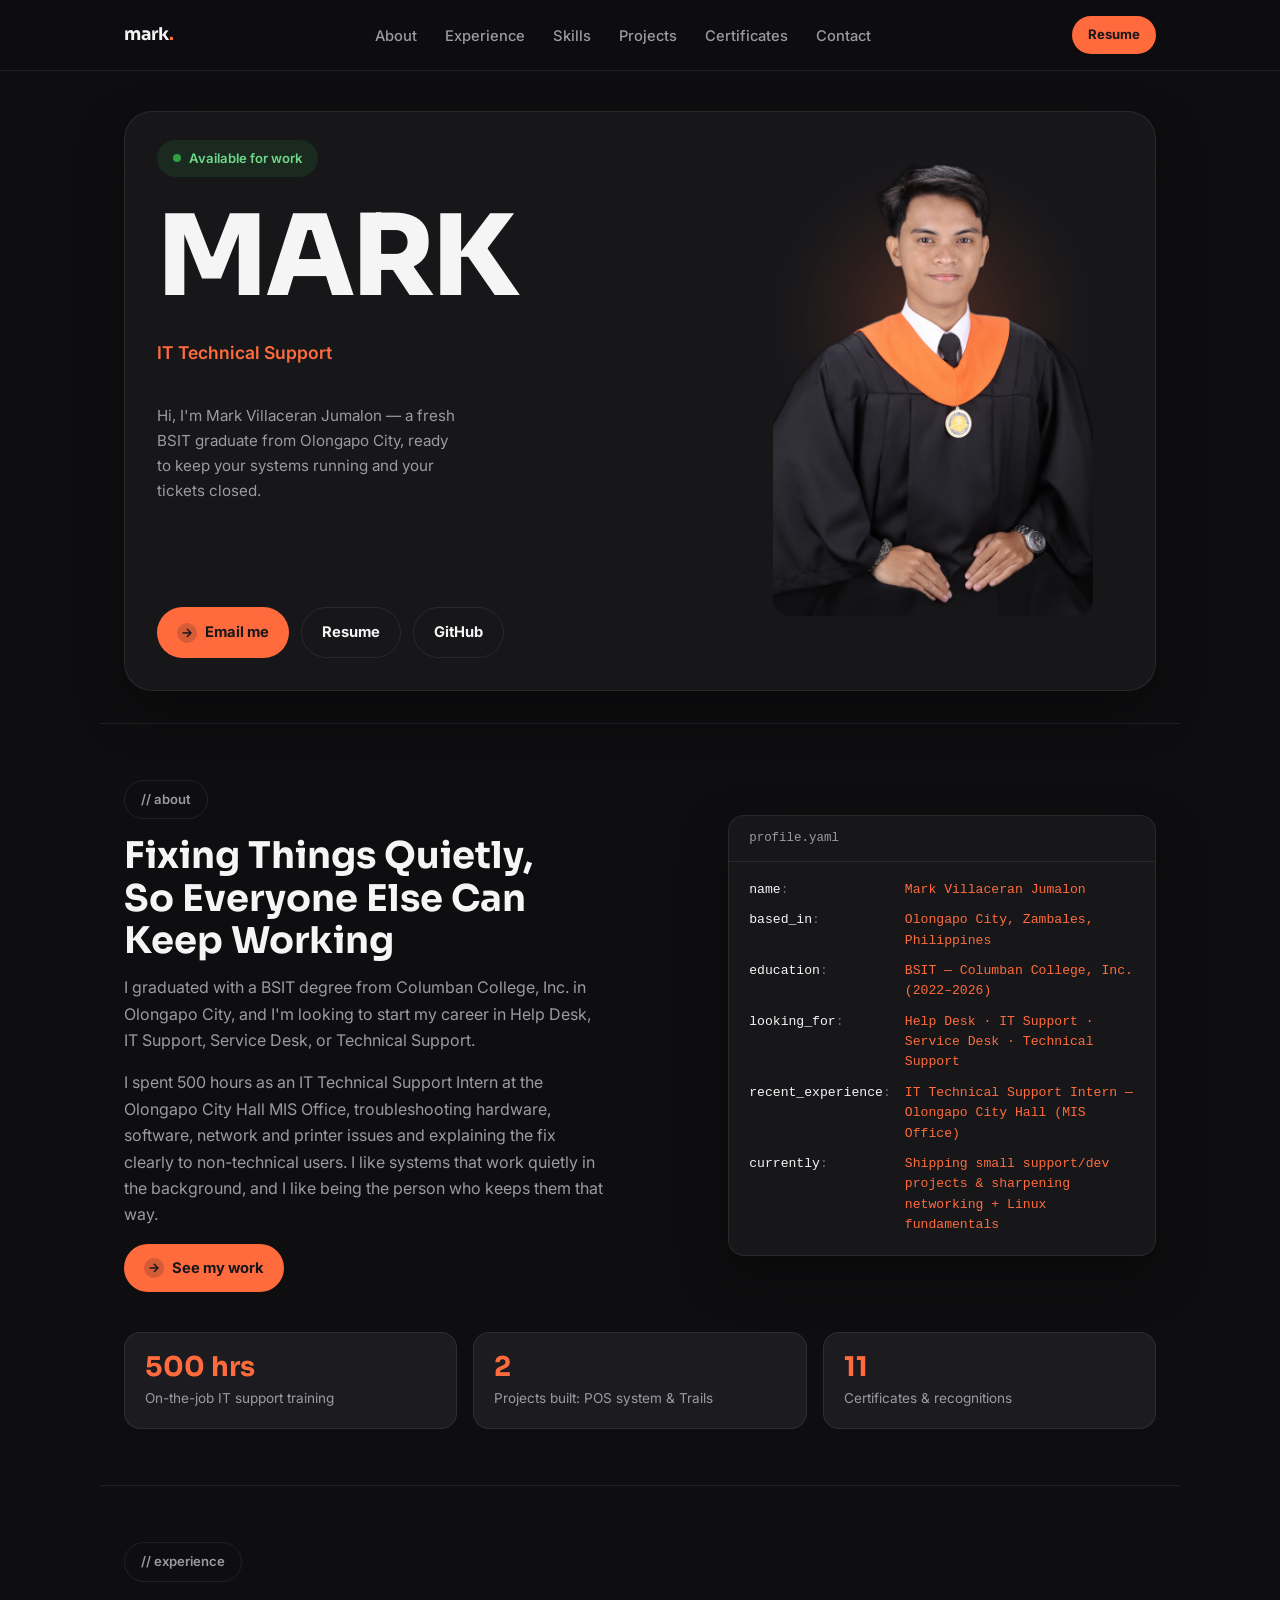
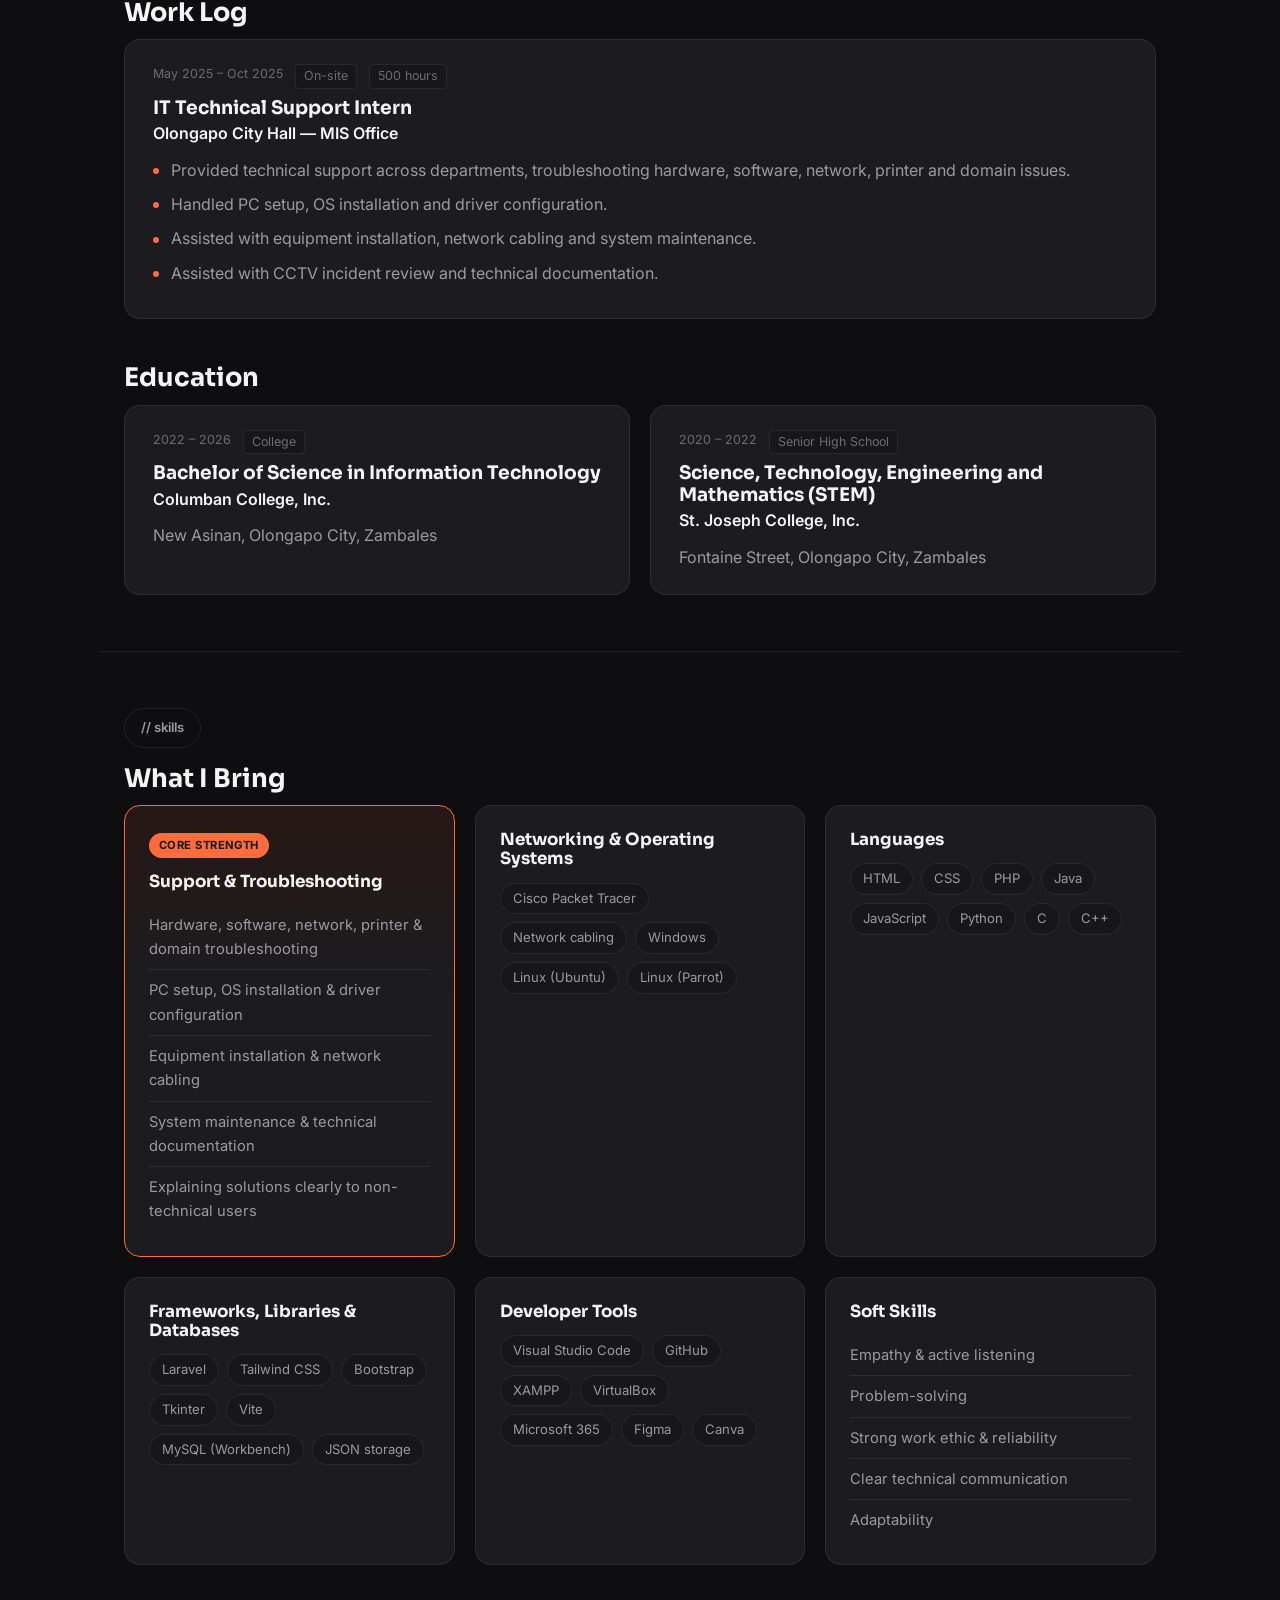
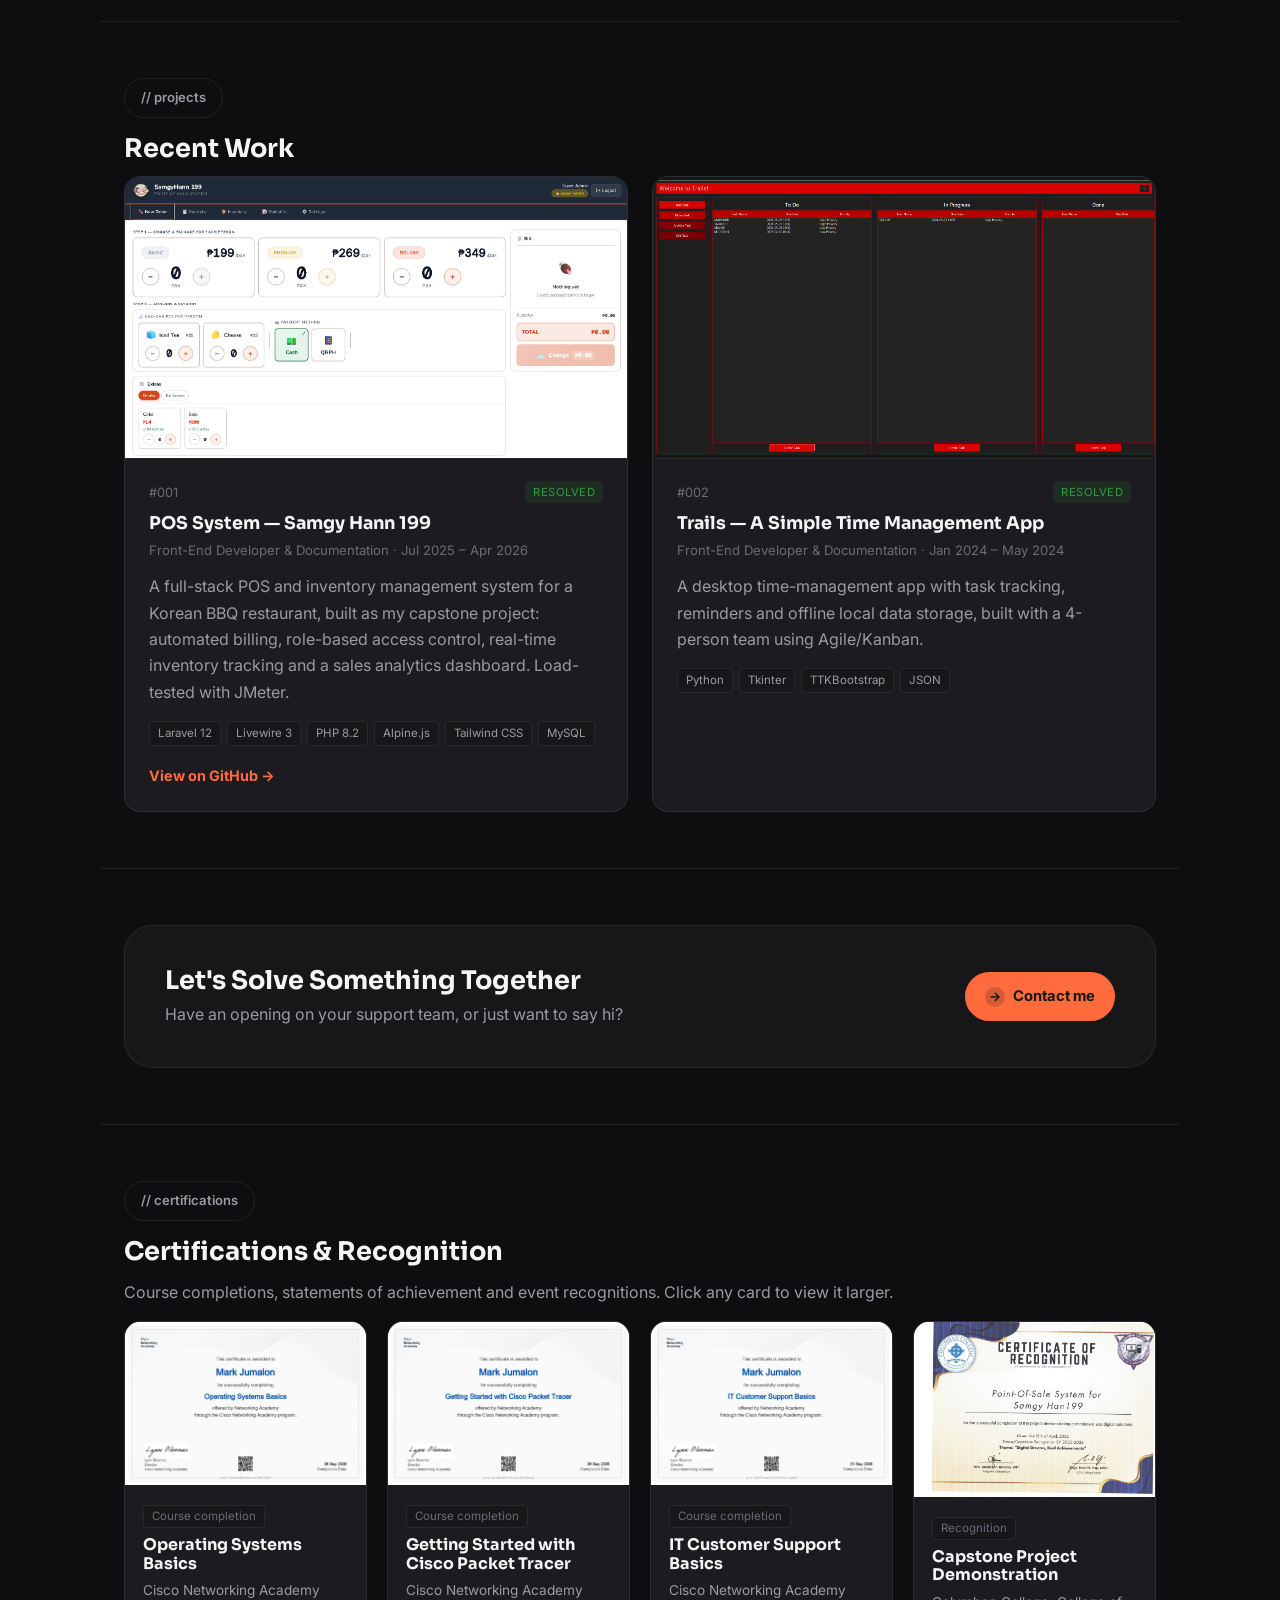
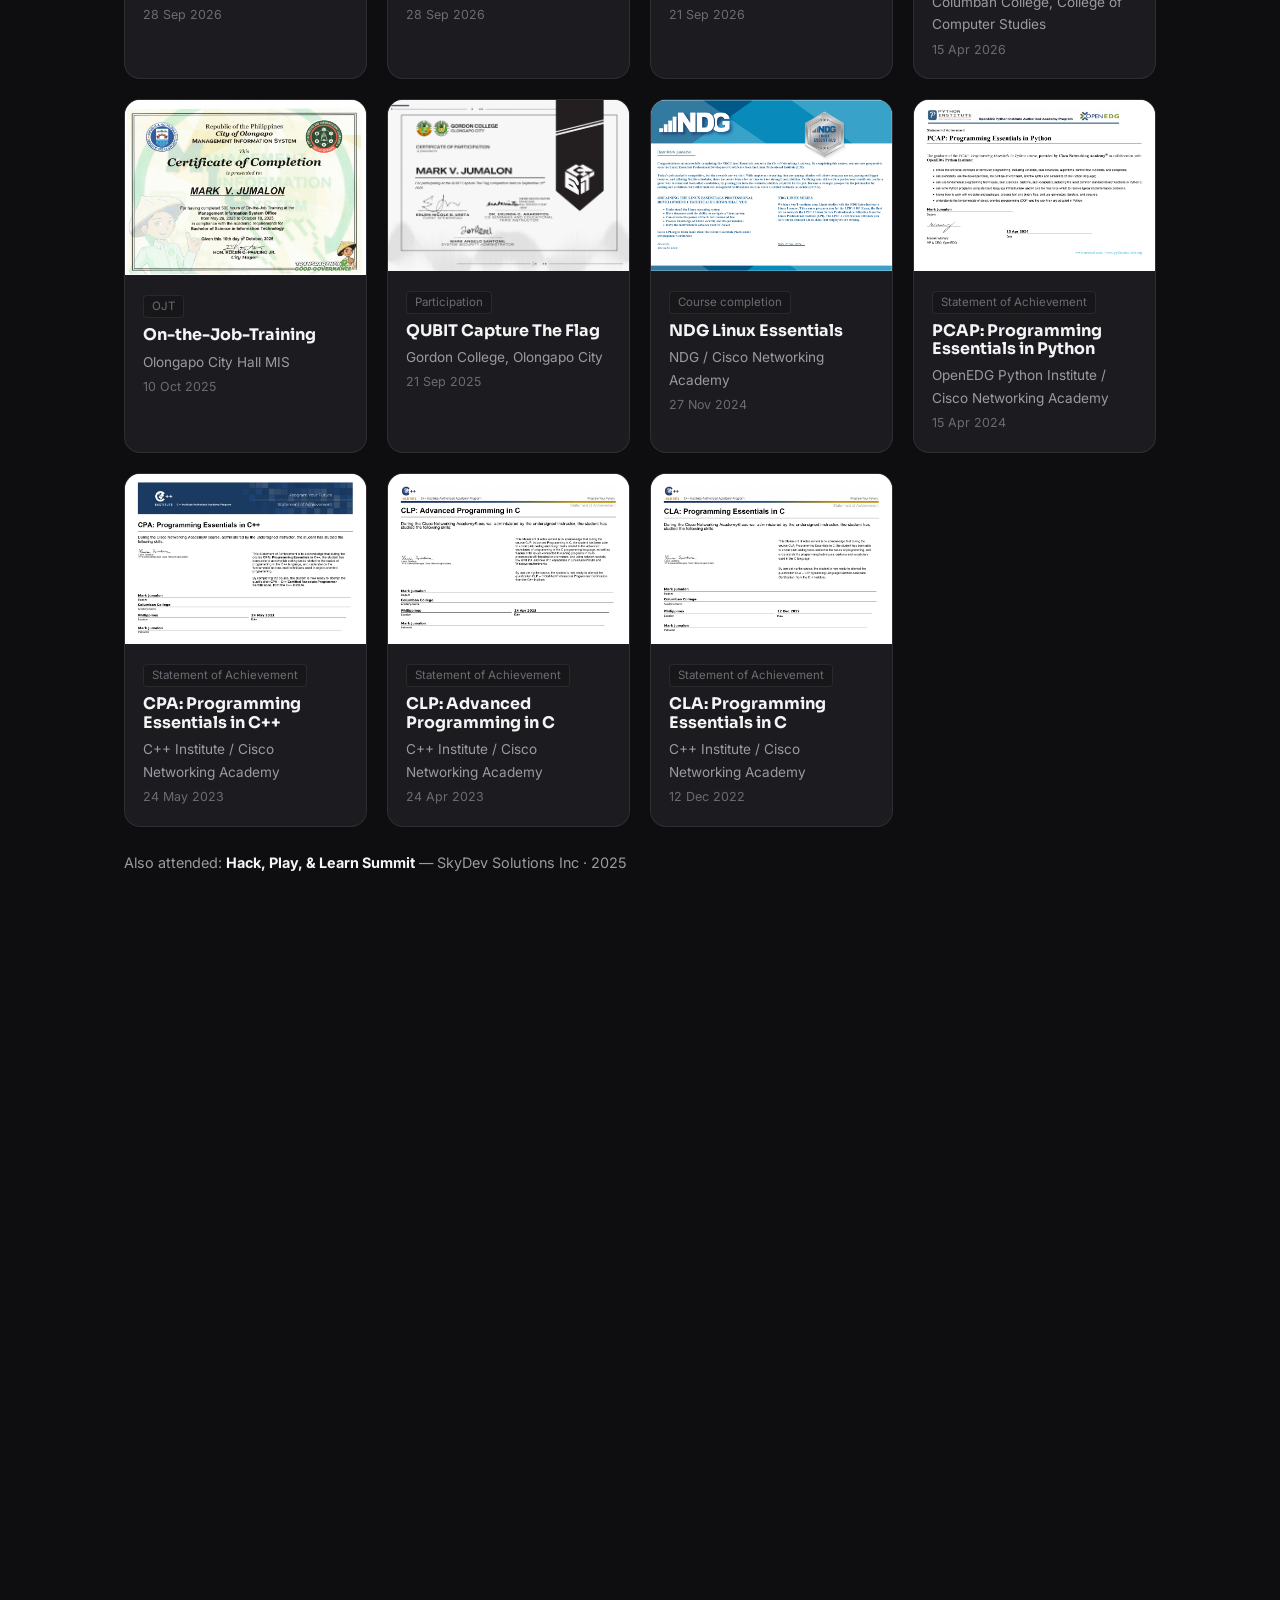
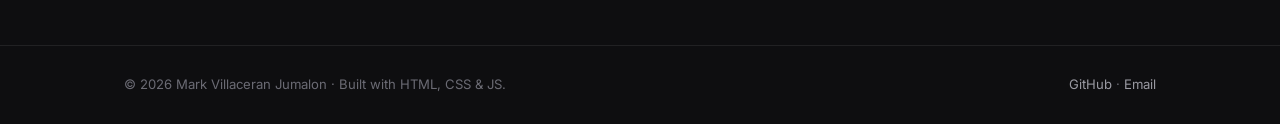
==== commit a484c406: "Change image paths to use 'assets' directory Updated image source paths for project and certificatio" ====
--- a/index.html
+++ b/index.html
@@ -222,7 +222,7 @@
     <div class="project-grid">
 
       <article class="project-card">
-        <img class="project-shot" src="Projects/POS.png" alt="Samgy Hann 199 POS system: package selection, add-ons and live bill panel" width="1200" height="672" loading="lazy">
+        <img class="project-shot" src="assets/Projects/POS.png" alt="Samgy Hann 199 POS system: package selection, add-ons and live bill panel" width="1200" height="672" loading="lazy">
         <div class="project-body">
           <div class="project-head">
             <span class="project-id">#001</span>
@@ -244,7 +244,7 @@
       </article>
 
       <article class="project-card">
-        <img class="project-shot" src="Projects/Trails.png" alt="Trails desktop app showing To Do, In Progress and Done task columns" width="1200" height="658" loading="lazy">
+        <img class="project-shot" src="assets/Projects/Trails.png" alt="Trails desktop app showing To Do, In Progress and Done task columns" width="1200" height="658" loading="lazy">
         <div class="project-body">
           <div class="project-head">
             <span class="project-id">#002</span>
@@ -282,7 +282,7 @@
     <p>Course completions, statements of achievement and event recognitions. Click any card to view it larger.</p>
     <div class="cert-grid">
       <a class="cert-card" href="Certifications/MarkJumalon-Operating-Systems-Basics-Certificate.jpg" data-title="Operating Systems Basics" data-meta="Cisco Networking Academy · 28 Sep 2026" data-pdf="Certifications/os-basics.pdf">
-        <div class="cert-thumb"><img src="Certifications/MarkJumalon-Operating-Systems-Basics-Certificate.jpg" alt="" loading="lazy"></div>
+        <div class="cert-thumb"><img src="assets/Certifications/MarkJumalon-Operating-Systems-Basics-Certificate.jpg" alt="" loading="lazy"></div>
         <div class="cert-body">
           <span class="log-tag">Course completion</span>
           <h3>Operating Systems Basics</h3>
@@ -291,7 +291,7 @@
         </div>
       </a>
       <a class="cert-card" href="Certifications/MarkJumalon-Getting-Started-w-Cisco-Packet-Tracer-Certificate.jpg" data-title="Getting Started with Cisco Packet Tracer" data-meta="Cisco Networking Academy · 28 Sep 2026" data-pdf="Certifications/packet-tracer.pdf">
-        <div class="cert-thumb"><img src="Certifications/MarkJumalon-Getting-Started-w-Cisco-Packet-Tracer-Certificate.jpg" alt="" loading="lazy"></div>
+        <div class="cert-thumb"><img src="assets/Certifications/MarkJumalon-Getting-Started-w-Cisco-Packet-Tracer-Certificate.jpg" alt="" loading="lazy"></div>
         <div class="cert-body">
           <span class="log-tag">Course completion</span>
           <h3>Getting Started with Cisco Packet Tracer</h3>
@@ -300,7 +300,7 @@
         </div>
       </a>
       <a class="cert-card" href="Certifications/MarkJumalon-IT-Customer-Support-Basics.jpg" data-title="IT Customer Support Basics" data-meta="Cisco Networking Academy · 21 Sep 2026" data-pdf="Certifications/it-customer-support.pdf">
-        <div class="cert-thumb"><img src="Certifications/MarkJumalon-IT-Customer-Support-Basics.jpg" alt="" loading="lazy"></div>
+        <div class="cert-thumb"><img src="assets/Certifications/MarkJumalon-IT-Customer-Support-Basics.jpg" alt="" loading="lazy"></div>
         <div class="cert-body">
           <span class="log-tag">Course completion</span>
           <h3>IT Customer Support Basics</h3>
@@ -309,7 +309,7 @@
         </div>
       </a>
       <a class="cert-card" href="Certifications/POSSSH199_Project_Demonstration.jpg" data-title="Capstone Project Demonstration" data-meta="Columban College, College of Computer Studies · 15 Apr 2026" data-pdf="Certifications/capstone-recognition.pdf">
-        <div class="cert-thumb"><img src="Certifications/POSSSH199_Project_Demonstration.jpg" alt="" loading="lazy"></div>
+        <div class="cert-thumb"><img src="assets/Certifications/POSSSH199_Project_Demonstration.jpg" alt="" loading="lazy"></div>
         <div class="cert-body">
           <span class="log-tag">Recognition</span>
           <h3>Capstone Project Demonstration</h3>
@@ -318,7 +318,7 @@
         </div>
       </a>
       <a class="cert-card" href="Certifications/CertificateofCompletion.jpg" data-title="On-the-Job-Training" data-meta="Olongapo City Hall MIS · 10 Oct 2025">
-        <div class="cert-thumb"><img src="Certifications/CertificateofCompletion.jpg" alt="" loading="lazy"></div>
+        <div class="cert-thumb"><img src="assets/Certifications/CertificateofCompletion.jpg" alt="" loading="lazy"></div>
         <div class="cert-body">
           <span class="log-tag">OJT</span>
           <h3>On-the-Job-Training</h3>
@@ -327,7 +327,7 @@
         </div>
       </a>
       <a class="cert-card" href="Certifications/MarkJumalon-QUBIT_Capture-The-Flag.png" data-title="QUBIT Capture The Flag" data-meta="Gordon College, Olongapo City · 21 Sep 2025">
-        <div class="cert-thumb"><img src="Certifications/MarkJumalon-QUBIT_Capture-The-Flag.png" alt="" loading="lazy"></div>
+        <div class="cert-thumb"><img src="assets/Certifications/MarkJumalon-QUBIT_Capture-The-Flag.png" alt="" loading="lazy"></div>
         <div class="cert-body">
           <span class="log-tag">Participation</span>
           <h3>QUBIT Capture The Flag</h3>
@@ -336,7 +336,7 @@
         </div>
       </a>
       <a class="cert-card" href="Certifications/MarkJumalon-IT NDG Linux Ess-certificate I-N MVJ.jpg" data-title="NDG Linux Essentials" data-meta="NDG / Cisco Networking Academy · 27 Nov 2024" data-pdf="Certifications/ndg-linux-essentials.pdf">
-        <div class="cert-thumb"><img src="Certifications/MarkJumalon-IT NDG Linux Ess-certificate I-N MVJ.jpg" alt="" loading="lazy"></div>
+        <div class="cert-thumb"><img src="assets/Certifications/MarkJumalon-IT NDG Linux Ess-certificate I-N MVJ.jpg" alt="" loading="lazy"></div>
         <div class="cert-body">
           <span class="log-tag">Course completion</span>
           <h3>NDG Linux Essentials</h3>
@@ -345,7 +345,7 @@
         </div>
       </a>
       <a class="cert-card" href="Certifications/MarkJumalon-Advanced Python SY-certificate P MVJ.jpg" data-title="PCAP: Programming Essentials in Python" data-meta="OpenEDG Python Institute / Cisco Networking Academy · 15 Apr 2024" data-pdf="Certifications/pcap-python.pdf">
-        <div class="cert-thumb"><img src="Certifications/MarkJumalon-Advanced Python SY-certificate P MVJ.jpg" alt="" loading="lazy"></div>
+        <div class="cert-thumb"><img src="assets/Certifications/MarkJumalon-Advanced Python SY-certificate P MVJ.jpg" alt="" loading="lazy"></div>
         <div class="cert-body">
           <span class="log-tag">Statement of Achievement</span>
           <h3>PCAP: Programming Essentials in Python</h3>
@@ -354,7 +354,7 @@
         </div>
       </a>
       <a class="cert-card" href="Certifications/MarkJumalon-CSY2022-2023-certificate C++ MVJ.jpg" data-title="CPA: Programming Essentials in C++" data-meta="C++ Institute / Cisco Networking Academy · 24 May 2023" data-pdf="Certifications/cpa-cpp.pdf">
-        <div class="cert-thumb"><img src="Certifications/MarkJumalon-CSY2022-2023-certificate C++ MVJ.jpg" alt="" loading="lazy"></div>
+        <div class="cert-thumb"><img src="assets/Certifications/MarkJumalon-CSY2022-2023-certificate C++ MVJ.jpg" alt="" loading="lazy"></div>
         <div class="cert-body">
           <span class="log-tag">Statement of Achievement</span>
           <h3>CPA: Programming Essentials in C++</h3>
@@ -363,7 +363,7 @@
         </div>
       </a>
       <a class="cert-card" href="Certifications/MarkJumalon-Advanced- C_Programming SY-certificate CISCO C MVJ.jpg" data-title="CLP: Advanced Programming in C" data-meta="C++ Institute / Cisco Networking Academy · 24 Apr 2023" data-pdf="Certifications/clp-c-advanced.pdf">
-        <div class="cert-thumb"><img src="Certifications/MarkJumalon-Advanced- C_Programming SY-certificate CISCO C MVJ.jpg" alt="" loading="lazy"></div>
+        <div class="cert-thumb"><img src="assets/Certifications/MarkJumalon-Advanced- C_Programming SY-certificate CISCO C MVJ.jpg" alt="" loading="lazy"></div>
         <div class="cert-body">
           <span class="log-tag">Statement of Achievement</span>
           <h3>CLP: Advanced Programming in C</h3>
@@ -372,7 +372,7 @@
         </div>
       </a>
       <a class="cert-card" href="Certifications/MarkJumalon-C_Programming SY-certificate CISCO C MVJ.jpg" data-title="CLA: Programming Essentials in C" data-meta="C++ Institute / Cisco Networking Academy · 12 Dec 2022" data-pdf="Certifications/cla-c.pdf">
-        <div class="cert-thumb"><img src="Certifications/MarkJumalon-C_Programming SY-certificate CISCO C MVJ.jpg" alt="" loading="lazy"></div>
+        <div class="cert-thumb"><img src="assets/Certifications/MarkJumalon-C_Programming SY-certificate CISCO C MVJ.jpg" alt="" loading="lazy"></div>
         <div class="cert-body">
           <span class="log-tag">Statement of Achievement</span>
           <h3>CLA: Programming Essentials in C</h3>
--- a/styles.css
+++ b/styles.css
@@ -16,6 +16,7 @@
   --radius-sm: 10px;
   --shadow: 0 20px 50px rgba(0, 0, 0, 0.35);
   --font-display: 'Sora', sans-serif;
+  --font-mono: ui-monospace, SFMono-Regular, Menlo, Consolas, 'Liberation Mono', monospace;
   --font-body: 'Inter', -apple-system, BlinkMacSystemFont, 'Segoe UI', sans-serif;
   --max-width: 1080px;
 }
@@ -23,6 +24,7 @@
 /* ---------- Reset ---------- */
 * { box-sizing: border-box; }
 html { scroll-behavior: smooth; }
+section[id], .cert-strip[id] { scroll-margin-top: 84px; }
 body {
   margin: 0;
   font-family: var(--font-body);
@@ -148,7 +150,7 @@
   border: 1px solid var(--border);
   border-radius: var(--radius-lg);
   overflow: hidden;
-  min-height: 560px;
+  min-height: 580px;
   display: flex;
   flex-direction: column;
   box-shadow: var(--shadow);
@@ -157,14 +159,14 @@
   position: relative;
   z-index: 2;
   display: flex;
+  flex-direction: column;
   align-items: flex-start;
-  justify-content: space-between;
-  gap: 24px;
+  gap: 16px;
   padding: 28px 32px 0;
 }
 .hero-intro {
   max-width: 30ch;
-  text-align: right;
+  text-align: left;
   font-size: 0.95rem;
   margin: 0;
   color: var(--text-secondary);
@@ -172,9 +174,12 @@
 .hero-photo {
   position: absolute;
   right: 6%;
-  top: 8%;
+  top: 24px;
   width: 44%;
   max-width: 320px;
+  aspect-ratio: 2 / 3;
+  object-fit: cover;
+  object-position: top;
   border-radius: var(--radius-md);
   z-index: 1;
 }
@@ -264,31 +269,9 @@
   font-size: clamp(1.6rem, 3.5vw, 2.3rem);
   max-width: 16ch;
 }
+.about-grid > * { min-width: 0; }
 .about-copy p { max-width: 48ch; }
 
-.stat-fan {
-  position: relative;
-  height: 220px;
-}
-.stat-card {
-  position: absolute;
-  width: 190px;
-  background: var(--card);
-  border: 1px solid var(--border);
-  border-radius: var(--radius-md);
-  padding: 18px 20px;
-  box-shadow: var(--shadow);
-}
-.stat-card strong {
-  display: block;
-  font-family: var(--font-display);
-  font-size: 1.7rem;
-  color: var(--accent);
-}
-.stat-card span { font-size: 0.85rem; color: var(--text-secondary); }
-.stat-card--a { top: 0; left: 10%; transform: rotate(-6deg); z-index: 3; }
-.stat-card--b { top: 40px; left: 38%; transform: rotate(4deg); z-index: 2; }
-.stat-card--c { top: 90px; left: 8%; transform: rotate(2deg); z-index: 1; }
 
 /* ---------- CTA banner ---------- */
 .cta-banner {
@@ -393,6 +376,15 @@
 }
 .project-thumb--a { background: linear-gradient(135deg, #ff6b3d, #c73f1c); }
 .project-thumb--b { background: linear-gradient(135deg, #3b6ea5, #1c2b3f); }
+.project-shot {
+  width: 100%;
+  height: auto;
+  aspect-ratio: 16 / 9;
+  object-fit: contain;
+  object-position: center;
+  background: var(--bg-elevated);
+  border-bottom: 1px solid var(--border);
+}
 .project-body { padding: 22px 24px; }
 .project-head {
   display: flex;
@@ -452,10 +444,9 @@
 /* ---------- Mobile ---------- */
 @media (max-width: 860px) {
   .about-grid { grid-template-columns: 1fr; }
-  .stat-fan { height: 260px; margin-top: 12px; }
-}
-
-@media (max-width: 700px) {
+}
+
+@media (max-width: 900px) {
   .nav-menu {
     display: none;
     position: absolute;
@@ -472,13 +463,214 @@
   .nav-menu a { display: block; padding: 10px 0; border-bottom: 1px solid var(--border); }
   .nav-menu li:last-child a { border-bottom: none; }
   .nav-toggle { display: flex; }
-
-  .hero-card { min-height: auto; padding-bottom: 200px; }
-  .hero-card-top { flex-direction: column; gap: 16px; }
-  .hero-intro { text-align: left; max-width: none; }
-  .hero-photo { position: static; width: 60%; margin: 16px auto 0; }
+}
+
+@media (max-width: 900px) {
+  .skills-grid { grid-template-columns: repeat(2, 1fr); }
+}
+
+@media (max-width: 700px) {
+  .hero-card { min-height: auto; }
+  .hero-intro { max-width: none; }
+  .hero-photo { position: static; width: 60%; max-width: 320px; margin: 20px auto 0; }
   .hero-card-bottom { padding-top: 20px; }
 
   .skills-grid { grid-template-columns: 1fr; }
   .cta-banner { flex-direction: column; align-items: flex-start; }
 }
+@media (max-width: 480px) {
+  .cta-banner { padding: 28px 24px; }
+}
+
+/* ---------- Certificates ---------- */
+[hidden] { display: none !important; }
+.cert-grid {
+  display: grid;
+  grid-template-columns: repeat(auto-fill, minmax(240px, 1fr));
+  gap: 20px;
+}
+.cert-card {
+  display: flex;
+  flex-direction: column;
+  background: var(--card);
+  border: 1px solid var(--border);
+  border-radius: var(--radius-md);
+  overflow: hidden;
+  color: inherit;
+  transition: transform 0.15s ease, border-color 0.15s ease;
+}
+.cert-card:hover { transform: translateY(-4px); border-color: var(--accent); text-decoration: none; }
+.cert-thumb { aspect-ratio: 3 / 2; background: #f4f4f5; }
+.cert-thumb img { width: 100%; height: 100%; object-fit: contain; }
+.cert-body { padding: 16px 18px 18px; }
+.cert-body .log-tag { display: inline-block; margin-bottom: 8px; font-size: 0.72rem; color: var(--text-muted); }
+.cert-body h3 { font-size: 1rem; margin-bottom: 6px; }
+.cert-issuer { font-size: 0.85rem; margin: 0 0 4px; }
+.cert-date { font-size: 0.78rem; color: var(--text-muted); margin: 0; }
+
+.cert-dialog {
+  width: min(960px, calc(100% - 32px));
+  max-height: calc(100% - 32px);
+  padding: 0;
+  background: var(--bg-elevated);
+  color: var(--text-primary);
+  border: 1px solid var(--border);
+  border-radius: var(--radius-md);
+  box-shadow: var(--shadow);
+}
+.cert-dialog::backdrop { background: rgba(0, 0, 0, 0.75); backdrop-filter: blur(4px); }
+.cert-dialog-inner { padding: 16px; display: flex; flex-direction: column; gap: 14px; }
+.cert-dialog-bar { display: flex; align-items: center; justify-content: space-between; gap: 12px; flex-wrap: wrap; }
+.cert-dialog-title { margin: 0; font-size: 1.05rem; }
+.cert-dialog-meta { margin: 2px 0 0; font-size: 0.82rem; }
+.cert-dialog-actions { display: flex; gap: 10px; }
+.cert-dialog-img { width: 100%; max-height: 72vh; object-fit: contain; background: #fff; border-radius: var(--radius-sm); }
+.cert-close { cursor: pointer; }
+
+/* ---------- Utilities ---------- */
+.visually-hidden {
+  position: absolute;
+  width: 1px;
+  height: 1px;
+  margin: -1px;
+  padding: 0;
+  overflow: hidden;
+  clip: rect(0, 0, 0, 0);
+  white-space: nowrap;
+  border: 0;
+}
+
+/* ---------- Profile card (about) ---------- */
+.profile-card {
+  background: var(--bg-elevated);
+  border: 1px solid var(--border);
+  border-radius: var(--radius-md);
+  box-shadow: var(--shadow);
+  overflow: hidden;
+}
+.profile-card-bar {
+  padding: 12px 20px;
+  border-bottom: 1px solid var(--border);
+  font-family: var(--font-mono);
+  font-size: 0.78rem;
+  color: var(--text-secondary);
+}
+.profile-list {
+  margin: 0;
+  padding: 18px 20px 20px;
+  display: grid;
+  grid-template-columns: max-content 1fr;
+  gap: 10px 14px;
+  font-family: var(--font-mono);
+  font-size: 0.82rem;
+  line-height: 1.55;
+}
+.profile-list > div { display: contents; }
+.profile-list dt { margin: 0; color: var(--text-primary); }
+.profile-list dt::after { content: ":"; color: var(--text-muted); }
+.profile-list dd { margin: 0; min-width: 0; color: var(--accent); overflow-wrap: anywhere; }
+
+/* ---------- Stat row ---------- */
+.stat-row {
+  display: grid;
+  grid-template-columns: repeat(3, 1fr);
+  gap: 16px;
+  margin-top: 40px;
+}
+.stat-tile {
+  background: var(--card);
+  border: 1px solid var(--border);
+  border-radius: var(--radius-md);
+  padding: 18px 20px;
+}
+.stat-tile strong {
+  display: block;
+  font-family: var(--font-display);
+  font-size: 1.7rem;
+  line-height: 1.2;
+  color: var(--accent);
+}
+.stat-tile span { font-size: 0.85rem; color: var(--text-secondary); }
+
+/* ---------- Experience & education ---------- */
+.log-list { margin: 4px 0 0; }
+.log-list li {
+  position: relative;
+  padding-left: 18px;
+  margin-bottom: 8px;
+  color: var(--text-secondary);
+}
+.log-list li::before {
+  content: "";
+  position: absolute;
+  left: 0;
+  top: 0.7em;
+  width: 6px;
+  height: 6px;
+  border-radius: 50%;
+  background: var(--accent);
+}
+.sub-heading { margin-top: 44px; }
+.edu-grid {
+  display: grid;
+  grid-template-columns: repeat(auto-fit, minmax(280px, 1fr));
+  gap: 20px;
+}
+.edu-grid .log-entry p:last-child { margin-bottom: 0; }
+
+/* ---------- Skill chips ---------- */
+.skill-card .chip-list { display: flex; flex-wrap: wrap; gap: 8px; }
+.skill-card .chip-list li {
+  padding: 4px 12px;
+  border: 1px solid var(--border);
+  border-radius: 999px;
+  background: var(--bg-elevated);
+  font-size: 0.82rem;
+  color: var(--text-secondary);
+}
+
+/* ---------- Project meta / certificate note ---------- */
+.project-meta { margin: -6px 0 12px; font-size: 0.82rem; color: var(--text-muted); }
+.cert-note { margin: 24px 0 0; font-size: 0.9rem; }
+.cert-note strong { color: var(--text-primary); }
+
+/* ---------- Contact list ---------- */
+.contact-list {
+  max-width: 640px;
+  margin-top: 32px;
+  background: var(--card);
+  border: 1px solid var(--border);
+  border-radius: var(--radius-md);
+  overflow: hidden;
+}
+.contact-list li {
+  display: grid;
+  grid-template-columns: 110px 1fr;
+  gap: 12px;
+  padding: 14px 20px;
+  border-top: 1px solid var(--border);
+  font-size: 0.92rem;
+  color: var(--text-primary);
+}
+.contact-list li:first-child { border-top: none; }
+.contact-list li > span:first-child {
+  font-size: 0.78rem;
+  text-transform: uppercase;
+  letter-spacing: 0.05em;
+  color: var(--text-muted);
+  align-self: center;
+}
+
+/* ---------- Footer ---------- */
+.footer-inner { display: flex; flex-wrap: wrap; justify-content: space-between; gap: 8px 24px; }
+.footer-links a { color: var(--text-secondary); }
+.footer-links a:hover { color: var(--text-primary); }
+
+@media (max-width: 600px) {
+  .stat-row { grid-template-columns: 1fr; }
+}
+@media (max-width: 520px) {
+  .profile-list { grid-template-columns: 1fr; gap: 2px; }
+  .profile-list dd { margin-bottom: 10px; }
+  .contact-list li { grid-template-columns: 1fr; gap: 2px; }
+}
